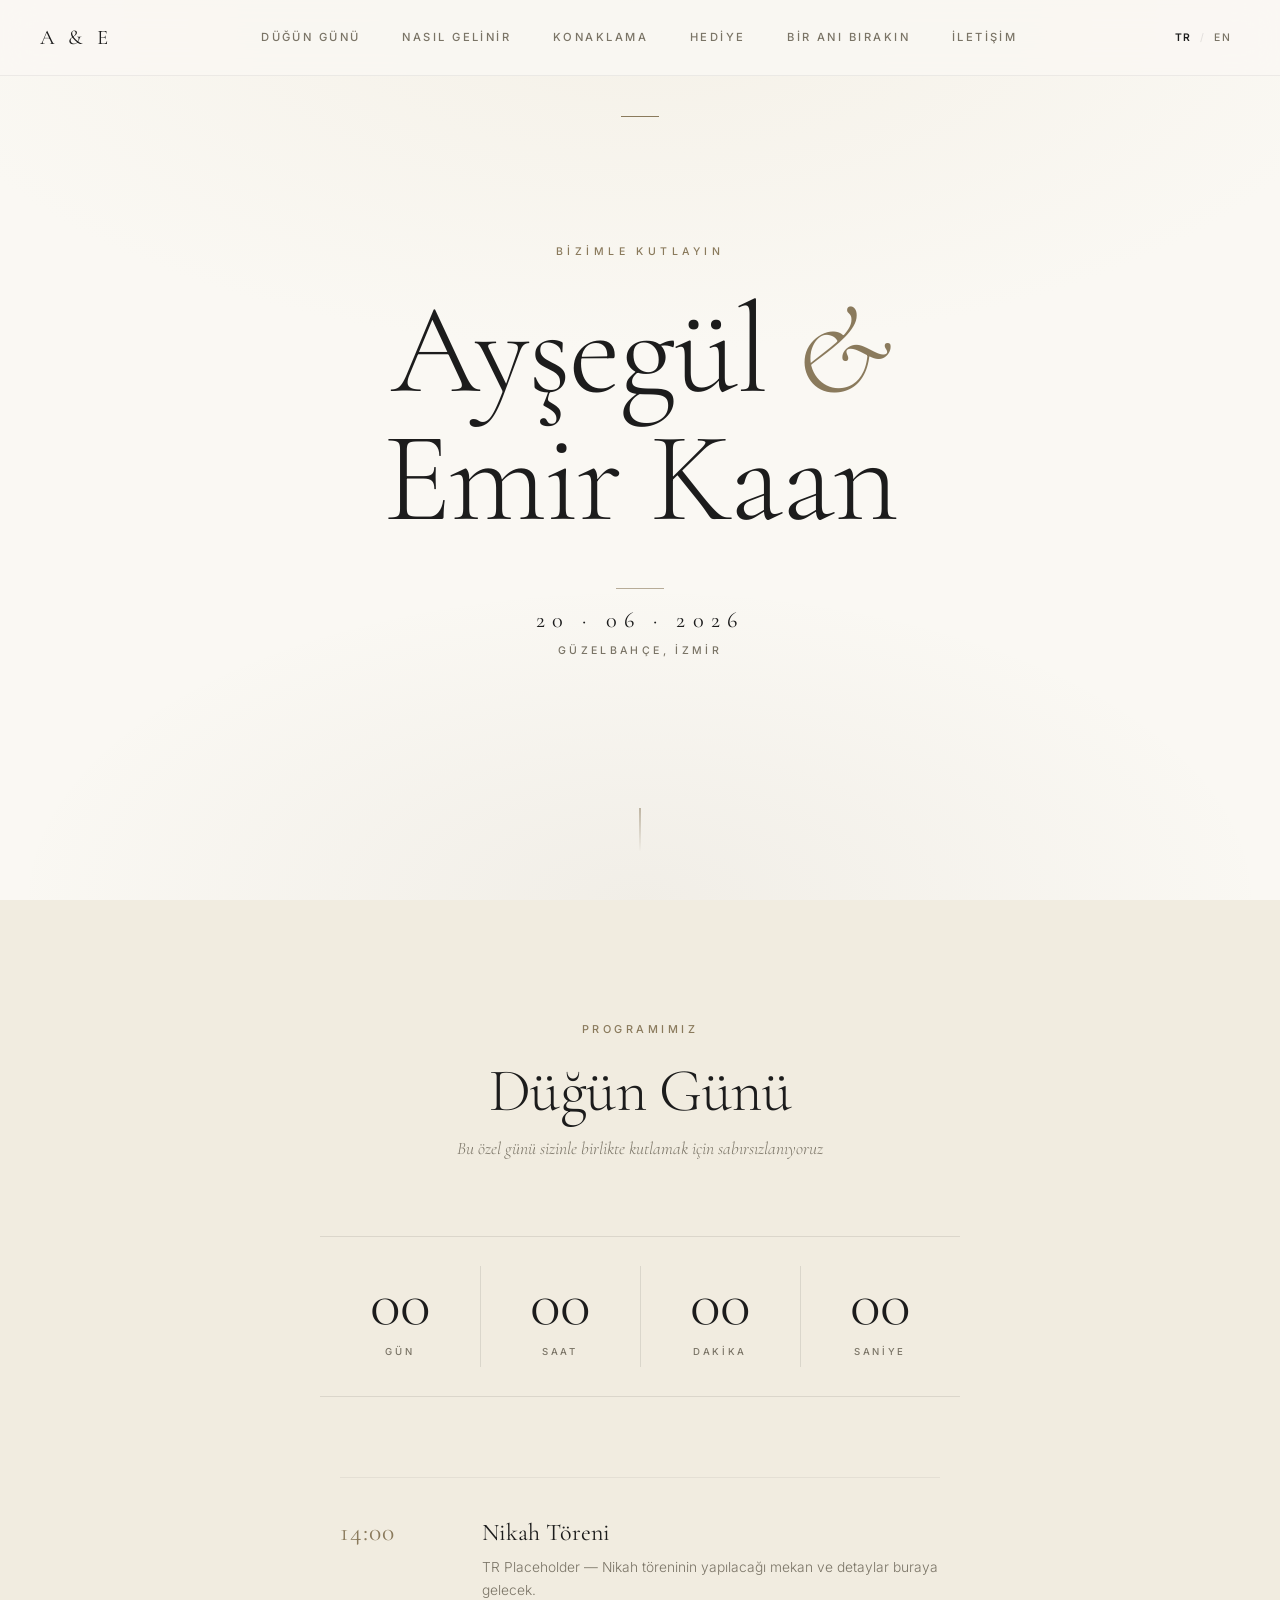
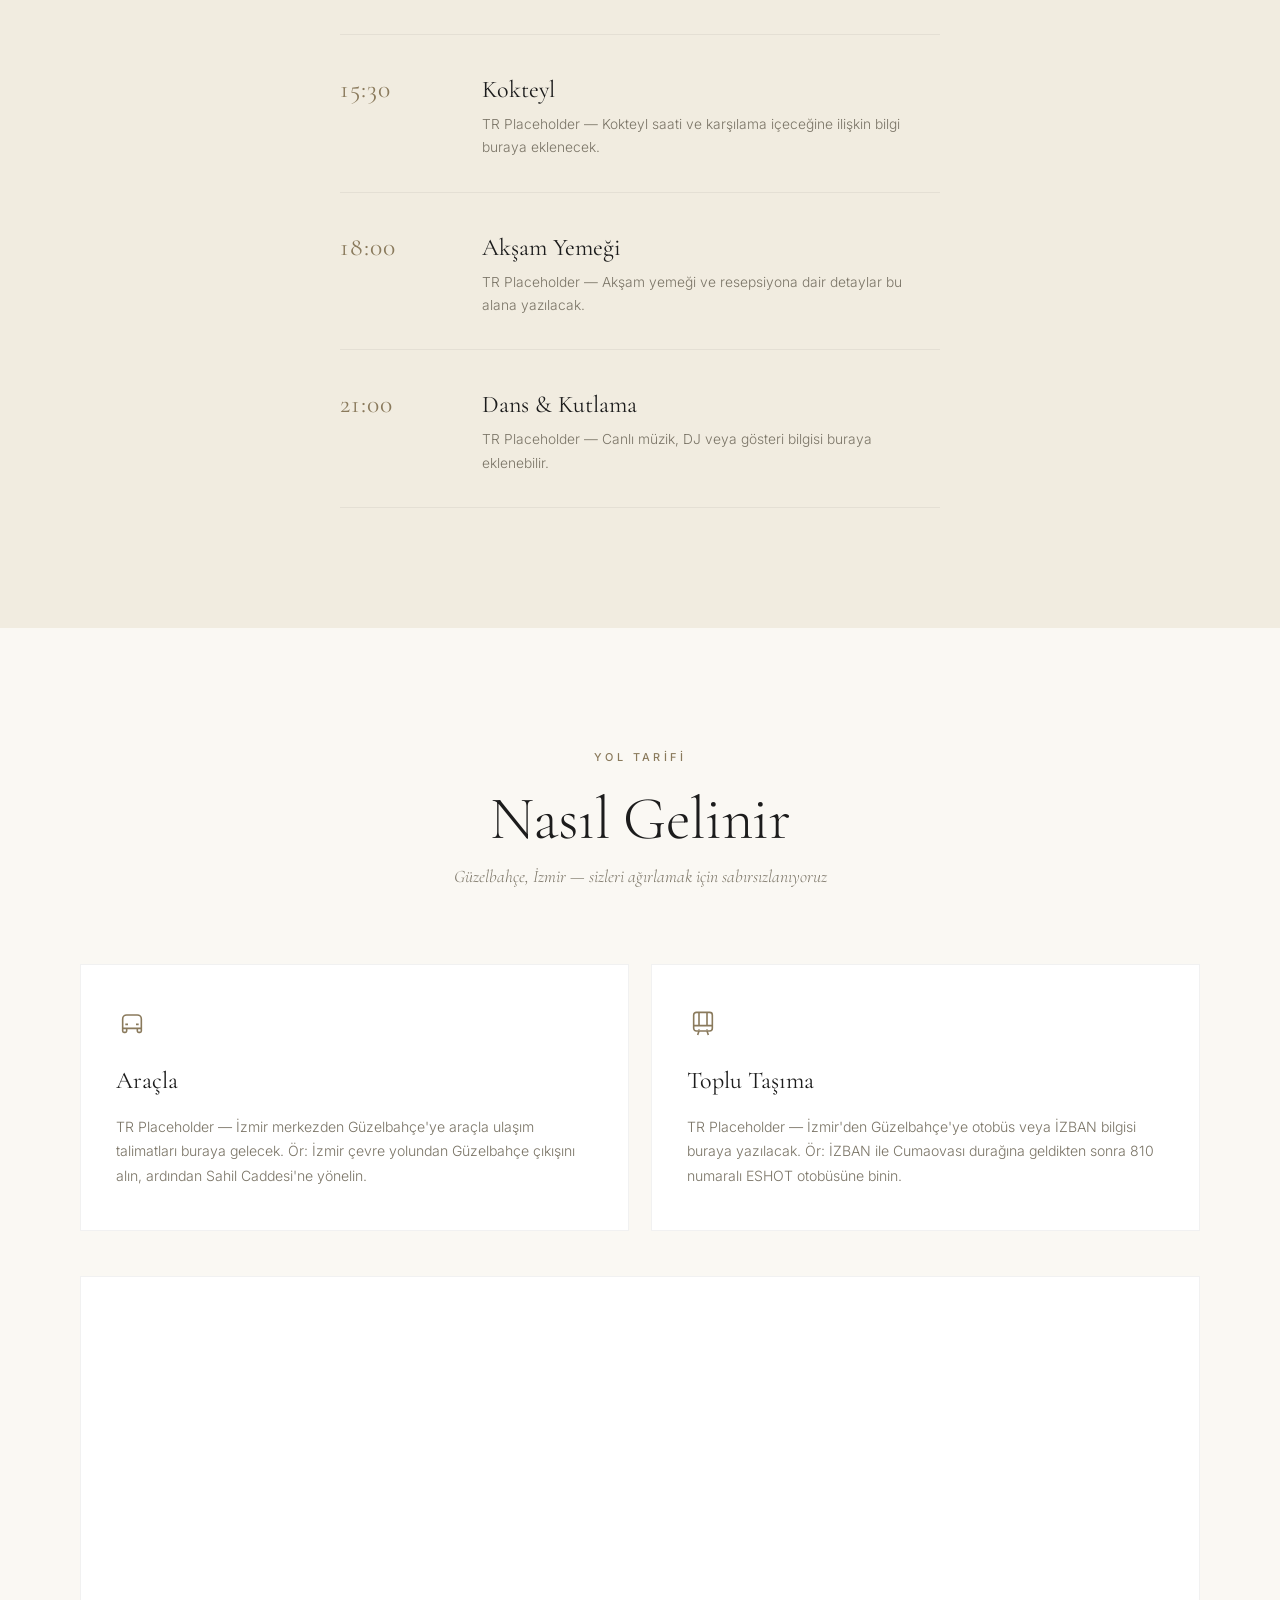
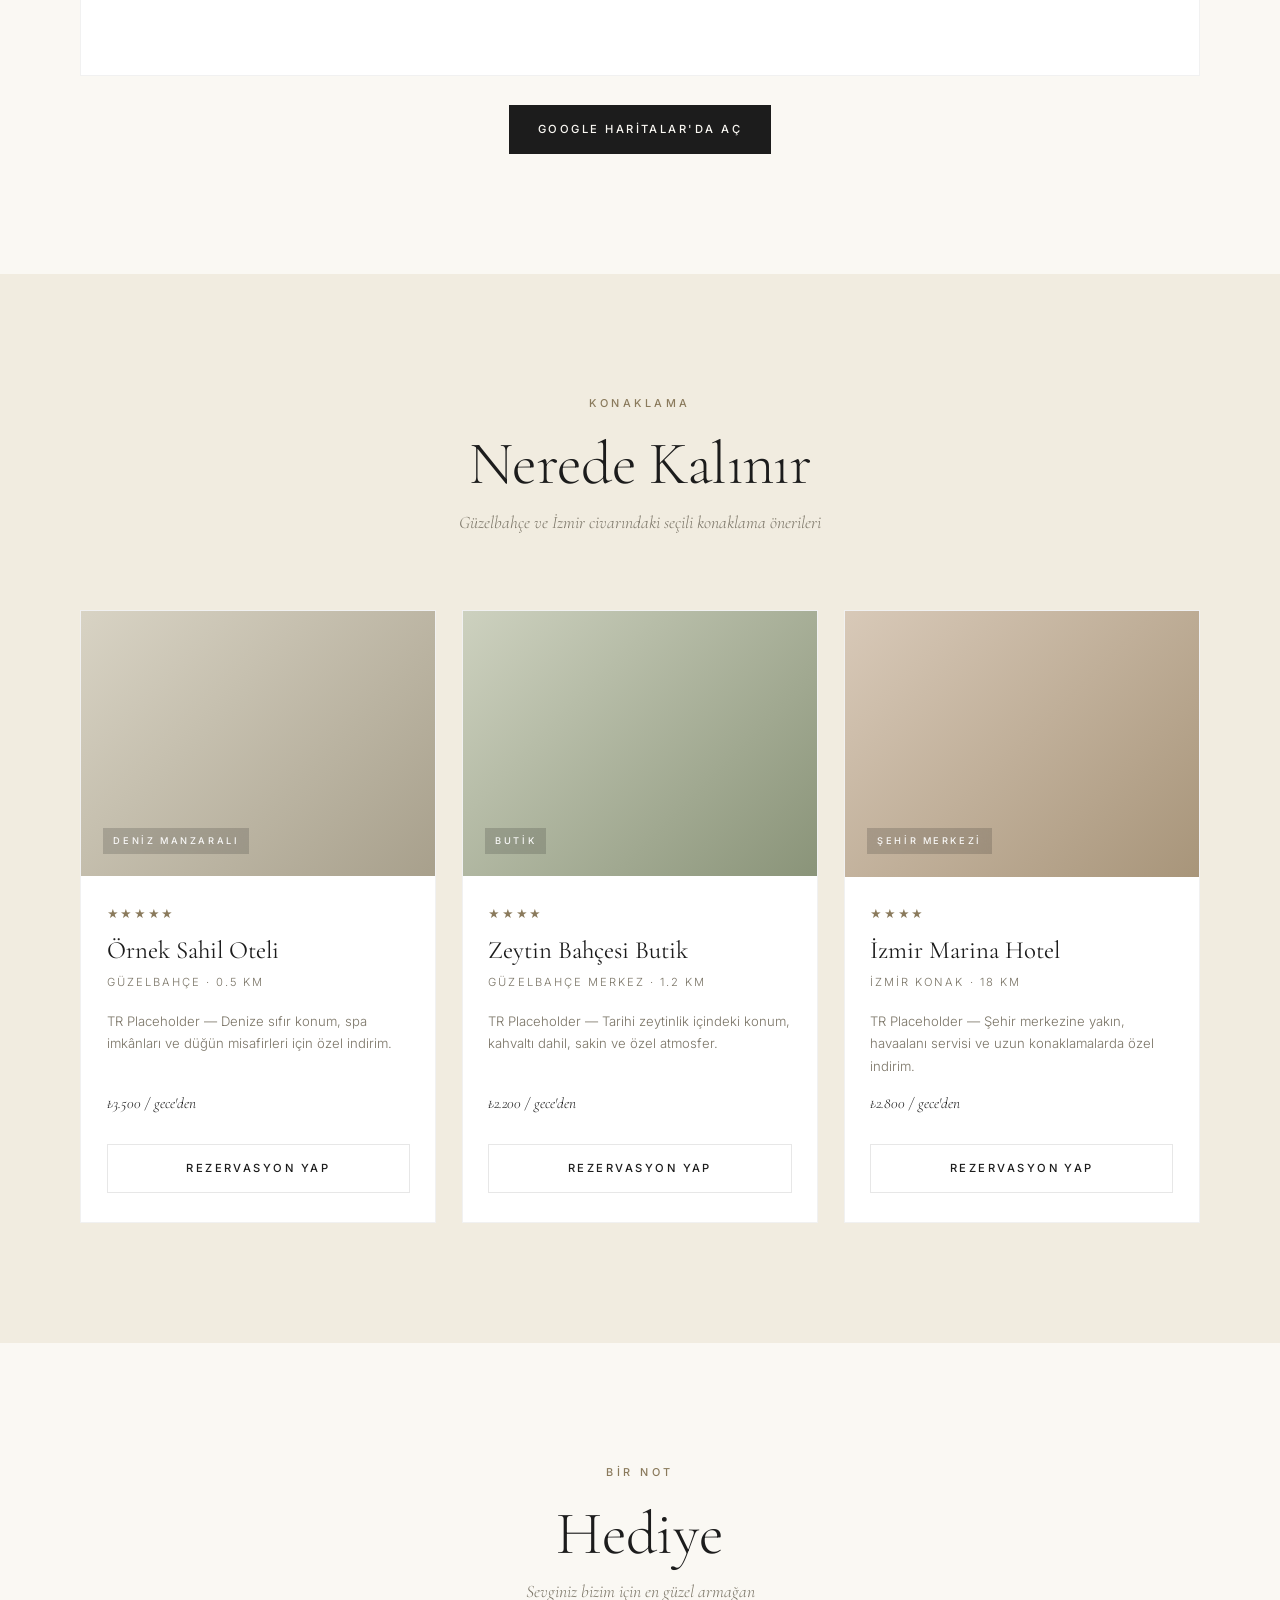
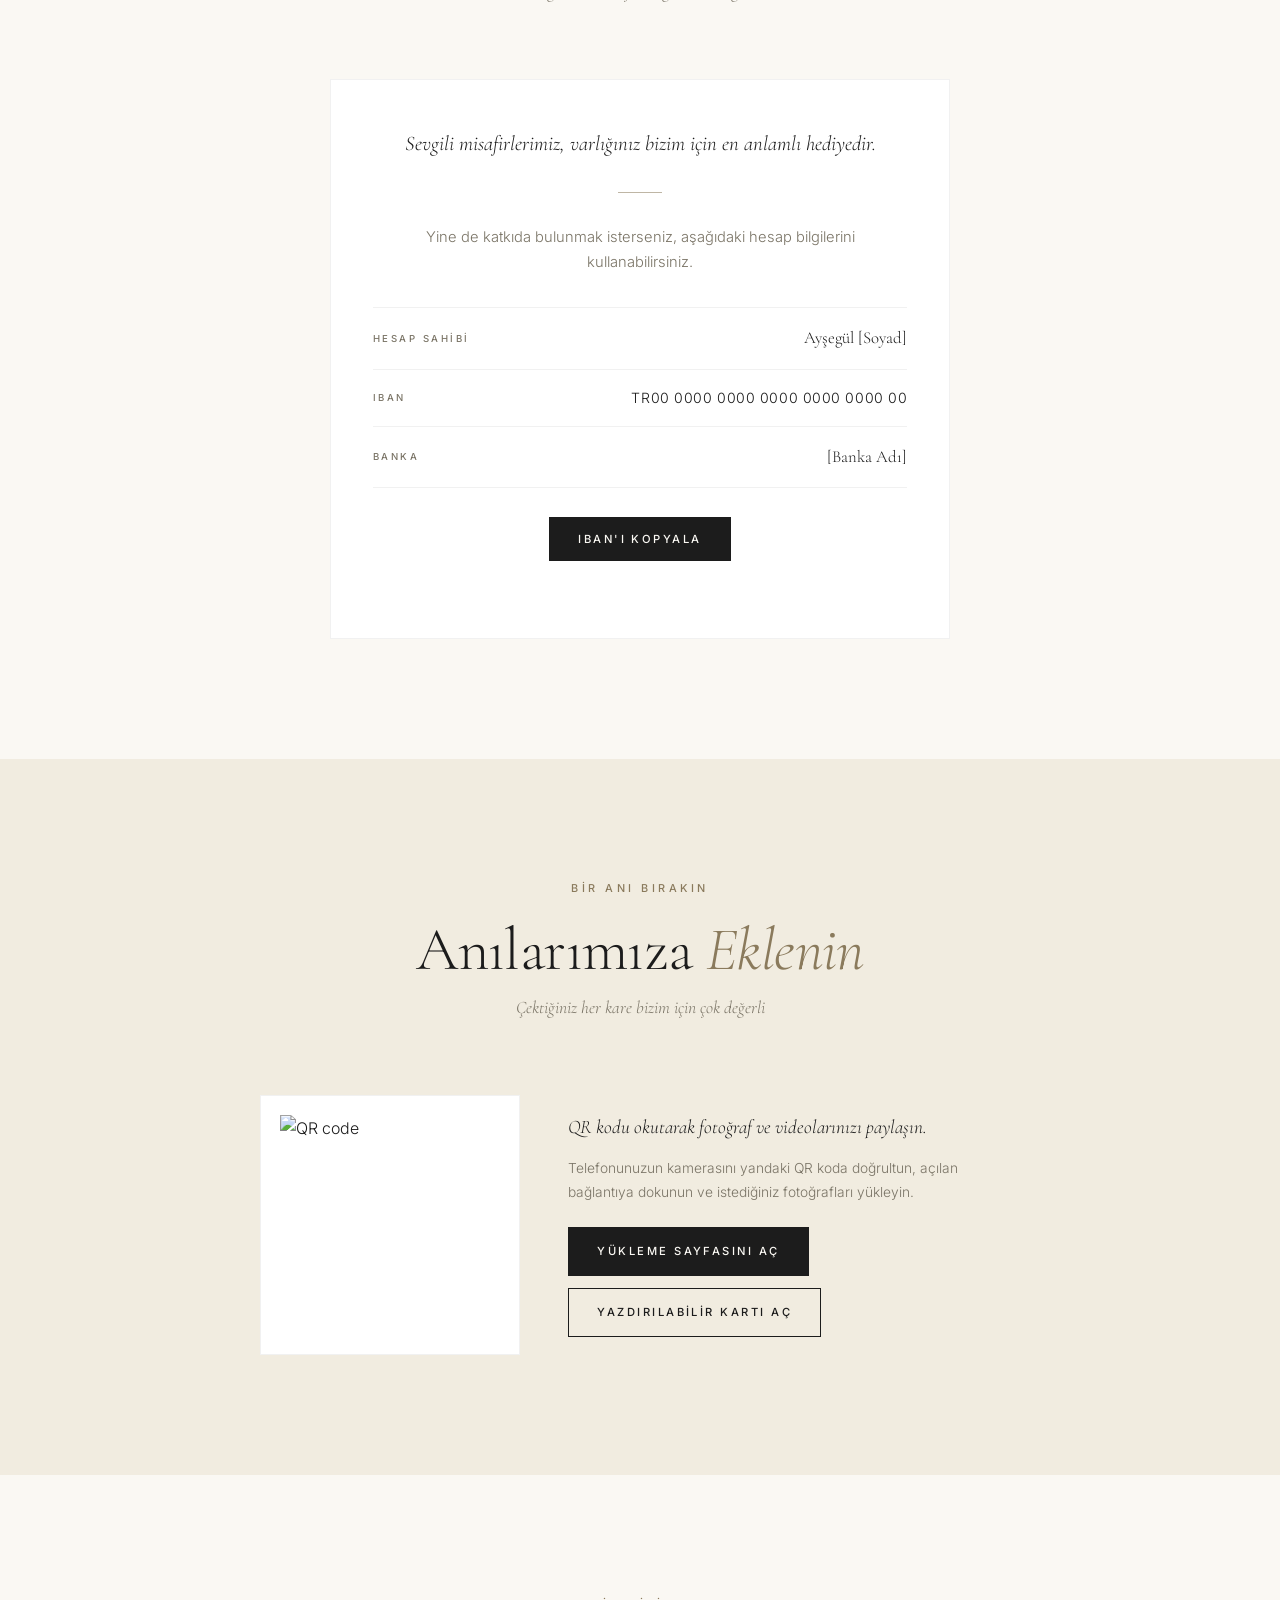
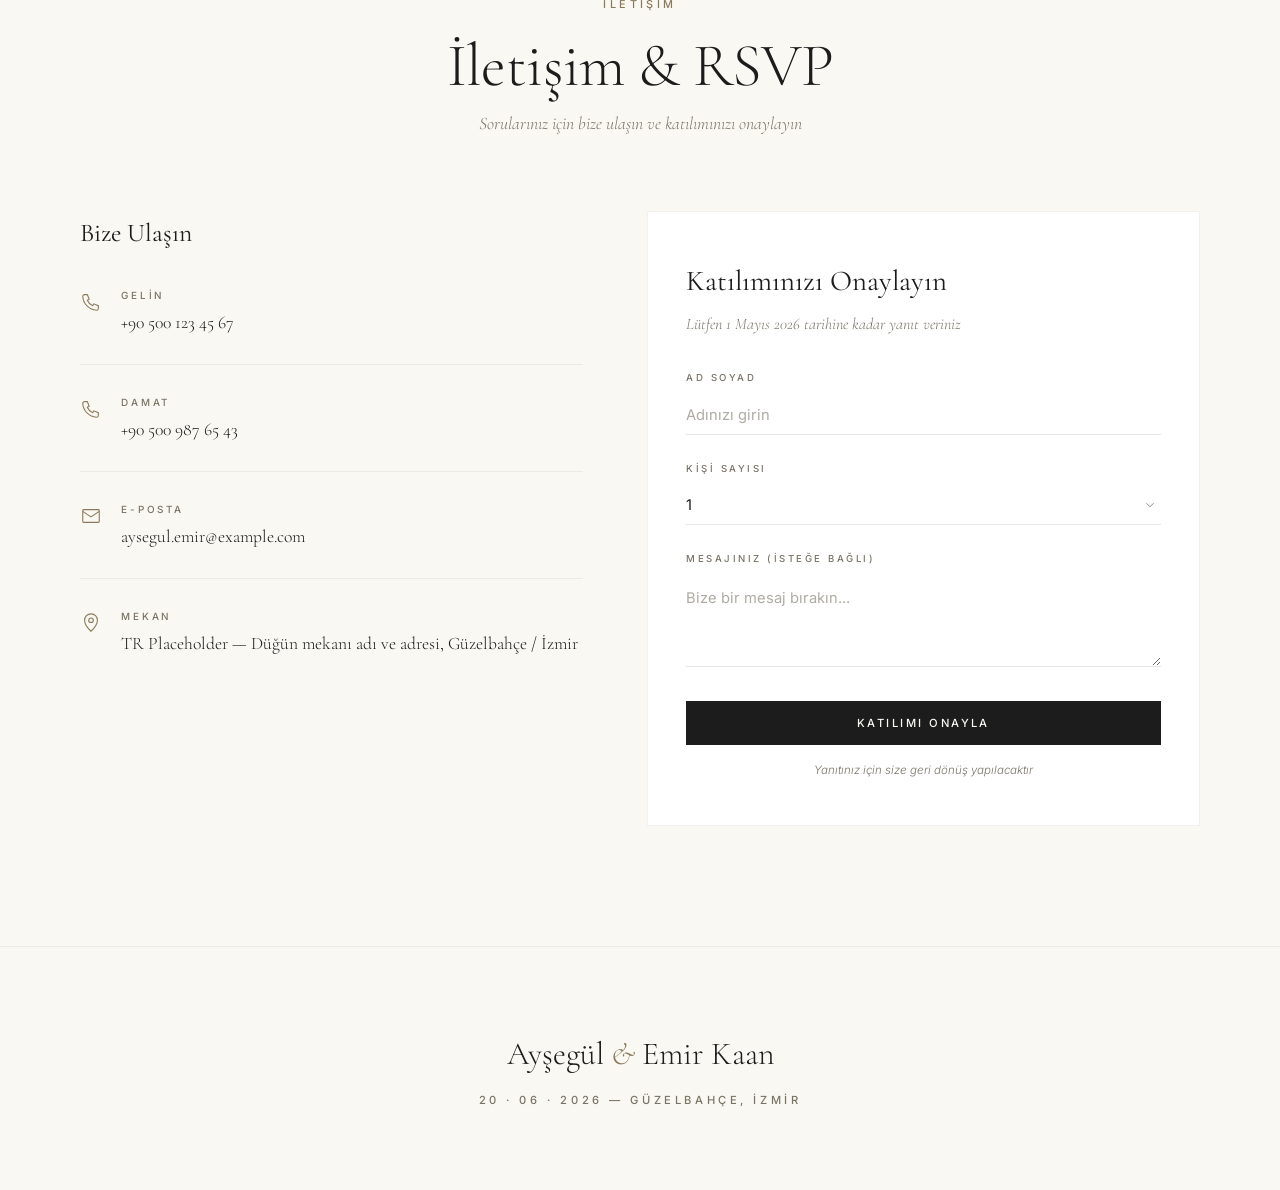
==== index.html @ 537b9fc6 "Integrate Leave a Memory QR section into the main page Adds a #memory section between Gift and Conta" ====
<!DOCTYPE html>
<html lang="tr">
<head>
  <meta charset="UTF-8" />
  <meta name="viewport" content="width=device-width, initial-scale=1.0" />
  <title>Ayşegül & Emir Kaan — 20.06.2026</title>
  <link rel="preconnect" href="https://fonts.googleapis.com" />
  <link rel="preconnect" href="https://fonts.gstatic.com" crossorigin />
  <link href="https://fonts.googleapis.com/css2?family=Cormorant+Garamond:ital,wght@0,300;0,400;0,500;1,300;1,400&family=Inter:wght@300;400;500;600&display=swap" rel="stylesheet" />

  <style>
    :root {
      --bg:          #faf8f3;
      --bg-alt:      #f1ece0;
      --card-bg:     #ffffff;
      --text:        #1c1c1c;
      --text-muted:  #7a7466;
      --accent:      #8a7a5c;
      --accent-dark: #6a5d44;
      --border:      rgba(28, 28, 28, 0.10);
      --border-soft: rgba(28, 28, 28, 0.06);
      --header-h:    76px;
      --ease:        0.4s cubic-bezier(0.22, 1, 0.36, 1);
    }

    *, *::before, *::after { box-sizing: border-box; margin: 0; padding: 0; }
    html { scroll-behavior: smooth; font-size: 16px; }
    body {
      background: var(--bg);
      color: var(--text);
      font-family: 'Inter', sans-serif;
      font-weight: 300;
      line-height: 1.7;
      -webkit-font-smoothing: antialiased;
      overflow-x: hidden;
    }
    a { color: inherit; text-decoration: none; }
    ul { list-style: none; }
    section { scroll-margin-top: var(--header-h); }
    img, svg { display: block; max-width: 100%; }

    .serif { font-family: 'Cormorant Garamond', serif; font-weight: 400; }
    .italic { font-style: italic; }

    .eyebrow {
      font-size: 0.68rem;
      text-transform: uppercase;
      letter-spacing: 0.32em;
      color: var(--text-muted);
      font-weight: 500;
    }

    .section-label {
      font-size: 0.68rem;
      text-transform: uppercase;
      letter-spacing: 0.32em;
      color: var(--accent);
      font-weight: 500;
      text-align: center;
      display: block;
      margin-bottom: 1.2rem;
    }

    .section-heading {
      font-family: 'Cormorant Garamond', serif;
      font-weight: 300;
      font-size: clamp(2.5rem, 5.5vw, 3.8rem);
      color: var(--text);
      text-align: center;
      line-height: 1.1;
      letter-spacing: -0.01em;
      margin-bottom: 0.6rem;
    }
    .section-heading em {
      font-style: italic;
      color: var(--accent);
      font-weight: 300;
    }

    .section-sub {
      text-align: center;
      font-size: 0.95rem;
      color: var(--text-muted);
      max-width: 540px;
      margin: 0 auto 4.5rem;
      line-height: 1.7;
      font-style: italic;
      font-family: 'Cormorant Garamond', serif;
      font-size: 1.1rem;
    }

    .rule {
      width: 1px;
      height: 56px;
      background: var(--border);
      margin: 0 auto 2.4rem;
    }

    section { padding: 120px 0; position: relative; }
    .container { width: min(1120px, 90vw); margin: 0 auto; }
    .alt-bg { background: var(--bg-alt); }

    .reveal {
      opacity: 0;
      transform: translateY(28px);
      transition: opacity 0.9s var(--ease), transform 0.9s var(--ease);
    }
    .reveal.visible { opacity: 1; transform: translateY(0); }
    .reveal-d1 { transition-delay: 0.08s; }
    .reveal-d2 { transition-delay: 0.18s; }
    .reveal-d3 { transition-delay: 0.28s; }
    .reveal-d4 { transition-delay: 0.38s; }

    /* ============================================================
       HEADER
       ============================================================ */
    .site-header {
      position: fixed;
      inset-block-start: 0;
      inset-inline: 0;
      height: var(--header-h);
      z-index: 1000;
      background: rgba(250, 248, 243, 0.88);
      backdrop-filter: blur(16px);
      -webkit-backdrop-filter: blur(16px);
      border-bottom: 1px solid var(--border-soft);
      transition: background var(--ease);
    }
    .header-inner {
      width: min(1200px, 94vw);
      margin: 0 auto;
      height: 100%;
      display: flex;
      align-items: center;
      justify-content: space-between;
      gap: 1.5rem;
    }
    .header-logo {
      font-family: 'Cormorant Garamond', serif;
      font-size: 1.3rem;
      font-weight: 400;
      letter-spacing: 0.2em;
      color: var(--text);
      flex-shrink: 0;
    }

    .site-nav { display: flex; align-items: center; gap: 2.6rem; }
    .site-nav a {
      font-size: 0.7rem;
      font-weight: 500;
      text-transform: uppercase;
      letter-spacing: 0.22em;
      color: var(--text-muted);
      transition: color var(--ease);
      position: relative;
    }
    .site-nav a::after {
      content: '';
      position: absolute;
      bottom: -6px; left: 0;
      width: 0; height: 1px;
      background: var(--accent);
      transition: width var(--ease);
    }
    .site-nav a:hover { color: var(--text); }
    .site-nav a:hover::after { width: 100%; }

    .header-right { display: flex; align-items: center; gap: 1.2rem; }

    .lang-toggle {
      display: flex;
      align-items: center;
      gap: 0;
      font-size: 0.65rem;
      font-weight: 500;
      letter-spacing: 0.18em;
      color: var(--text-muted);
    }
    .lang-btn {
      padding: 4px 8px;
      cursor: pointer;
      border: none;
      background: transparent;
      color: var(--text-muted);
      font-family: inherit;
      font-size: inherit;
      font-weight: inherit;
      letter-spacing: inherit;
      text-transform: uppercase;
      transition: color var(--ease);
    }
    .lang-btn.active { color: var(--text); font-weight: 600; }
    .lang-btn:hover { color: var(--text); }
    .lang-sep { color: var(--border); user-select: none; }

    .hamburger {
      display: none;
      flex-direction: column;
      gap: 5px;
      cursor: pointer;
      padding: 6px 4px;
      background: none;
      border: none;
    }
    .hamburger span {
      display: block;
      width: 22px;
      height: 1px;
      background: var(--text);
      transition: transform 0.3s ease, opacity 0.3s ease;
    }
    .hamburger.open span:nth-child(1) { transform: translateY(6px) rotate(45deg); }
    .hamburger.open span:nth-child(2) { opacity: 0; }
    .hamburger.open span:nth-child(3) { transform: translateY(-6px) rotate(-45deg); }

    .mobile-nav {
      display: none;
      position: fixed;
      top: var(--header-h);
      left: 0; right: 0;
      background: rgba(250, 248, 243, 0.98);
      backdrop-filter: blur(16px);
      padding: 2.5rem 2rem 3rem;
      z-index: 999;
      flex-direction: column;
      align-items: center;
      gap: 1.8rem;
      border-bottom: 1px solid var(--border-soft);
      transform: translateY(-8px);
      opacity: 0;
      transition: opacity 0.25s ease, transform 0.25s ease;
      pointer-events: none;
    }
    .mobile-nav.open {
      display: flex;
      opacity: 1;
      transform: translateY(0);
      pointer-events: all;
    }
    .mobile-nav a {
      font-size: 0.78rem;
      font-weight: 500;
      text-transform: uppercase;
      letter-spacing: 0.24em;
      color: var(--text-muted);
      transition: color var(--ease);
    }
    .mobile-nav a:hover { color: var(--text); }

    /* ============================================================
       HERO
       ============================================================ */
    #hero {
      position: relative;
      min-height: 100svh;
      display: flex;
      align-items: center;
      justify-content: center;
      text-align: center;
      overflow: hidden;
      padding: 0;
      scroll-margin-top: 0;
      background:
        radial-gradient(ellipse 70% 50% at 50% 100%, rgba(138, 122, 92, 0.08), transparent 70%),
        radial-gradient(ellipse 90% 60% at 50% 0%, rgba(241, 236, 224, 0.6), transparent 65%),
        var(--bg);
    }

    .hero-mark {
      position: absolute;
      top: calc(var(--header-h) + 40px);
      left: 50%;
      transform: translateX(-50%);
      width: 38px;
      height: 1px;
      background: var(--accent);
    }

    .hero-content {
      position: relative;
      z-index: 2;
      display: flex;
      flex-direction: column;
      align-items: center;
      gap: 1.6rem;
      padding: 0 1.5rem;
      animation: heroFadeIn 1.4s ease forwards;
    }
    @keyframes heroFadeIn {
      from { opacity: 0; transform: translateY(20px); }
      to   { opacity: 1; transform: translateY(0); }
    }

    .hero-eyebrow {
      text-transform: uppercase;
      letter-spacing: 0.42em;
      font-size: 0.66rem;
      color: var(--accent);
      font-weight: 500;
    }
    .hero-names {
      font-family: 'Cormorant Garamond', serif;
      font-size: clamp(3.6rem, 11vw, 8rem);
      font-weight: 300;
      line-height: 1.0;
      letter-spacing: -0.015em;
      color: var(--text);
    }
    .hero-amp {
      font-style: italic;
      color: var(--accent);
      font-weight: 300;
    }
    .hero-meta {
      display: flex;
      flex-direction: column;
      align-items: center;
      gap: 0.9rem;
      margin-top: 1.2rem;
    }
    .hero-meta::before {
      content: '';
      display: block;
      width: 48px;
      height: 1px;
      background: var(--accent);
      opacity: 0.6;
      margin-bottom: 0.4rem;
    }
    .hero-date {
      font-family: 'Cormorant Garamond', serif;
      font-size: clamp(1.1rem, 1.8vw, 1.4rem);
      letter-spacing: 0.32em;
      color: var(--text);
      font-weight: 400;
      line-height: 1;
    }
    .hero-location {
      font-size: 0.66rem;
      letter-spacing: 0.32em;
      color: var(--text-muted);
      text-transform: uppercase;
      font-weight: 500;
      line-height: 1;
    }

    .scroll-cue {
      position: absolute;
      bottom: 3rem;
      left: 50%;
      transform: translateX(-50%);
      z-index: 2;
      display: flex;
      flex-direction: column;
      align-items: center;
      gap: 10px;
      color: var(--text-muted);
      font-size: 0.6rem;
      text-transform: uppercase;
      letter-spacing: 0.28em;
    }
    .scroll-cue-line {
      width: 1px;
      height: 44px;
      background: linear-gradient(to bottom, var(--accent), transparent);
      animation: scrollPulse 2.4s ease-in-out infinite;
      transform-origin: top;
    }
    @keyframes scrollPulse {
      0%, 100% { transform: scaleY(0.4); opacity: 0.4; }
      50%       { transform: scaleY(1);   opacity: 1; }
    }

    /* ============================================================
       COUNTDOWN
       ============================================================ */
    .countdown-wrap {
      display: grid;
      grid-template-columns: repeat(4, 1fr);
      max-width: 640px;
      margin: 0 auto 5rem;
      border-top: 1px solid var(--border);
      border-bottom: 1px solid var(--border);
    }
    .cd-unit {
      display: flex;
      flex-direction: column;
      align-items: center;
      justify-content: center;
      gap: 0.5rem;
      padding: 2.2rem 0.8rem;
      position: relative;
    }
    .cd-unit + .cd-unit::before {
      content: '';
      position: absolute;
      left: 0;
      top: 18%;
      bottom: 18%;
      width: 1px;
      background: var(--border);
    }
    .cd-number {
      font-family: 'Cormorant Garamond', serif;
      font-weight: 300;
      font-size: clamp(2.8rem, 6vw, 4rem);
      color: var(--text);
      line-height: 1;
      letter-spacing: -0.02em;
    }
    .cd-label {
      font-size: 0.6rem;
      text-transform: uppercase;
      letter-spacing: 0.28em;
      color: var(--text-muted);
      font-weight: 500;
    }

    /* Timeline */
    .timeline-wrap {
      max-width: 600px;
      margin: 0 auto;
    }
    .tl-item {
      display: grid;
      grid-template-columns: 110px 1fr;
      gap: 2rem;
      padding: 2rem 0;
      border-top: 1px solid var(--border-soft);
      align-items: baseline;
    }
    .tl-item:last-child { border-bottom: 1px solid var(--border-soft); }
    .tl-time {
      font-family: 'Cormorant Garamond', serif;
      font-size: 1.6rem;
      font-weight: 400;
      color: var(--accent);
      letter-spacing: 0.04em;
    }
    .tl-title {
      font-family: 'Cormorant Garamond', serif;
      font-size: 1.5rem;
      color: var(--text);
      line-height: 1.2;
      margin-bottom: 0.5rem;
      font-weight: 400;
    }
    .tl-desc {
      font-size: 0.86rem;
      color: var(--text-muted);
      line-height: 1.7;
    }

    /* ============================================================
       GETTING THERE
       ============================================================ */
    .dir-grid {
      display: grid;
      grid-template-columns: 1fr 1fr;
      gap: 1.4rem;
      margin-bottom: 2.8rem;
    }
    .dir-card {
      background: var(--card-bg);
      border: 1px solid var(--border-soft);
      padding: 2.6rem 2.2rem;
      transition: border-color var(--ease), transform var(--ease);
    }
    .dir-card:hover {
      border-color: var(--accent);
      transform: translateY(-3px);
    }
    .dir-icon {
      width: 32px;
      height: 32px;
      margin-bottom: 1.4rem;
      color: var(--accent);
    }
    .dir-icon svg { width: 100%; height: 100%; stroke: currentColor; fill: none; stroke-width: 1.2; }
    .dir-title {
      font-family: 'Cormorant Garamond', serif;
      font-size: 1.5rem;
      color: var(--text);
      margin-bottom: 0.8rem;
      font-weight: 400;
    }
    .dir-text {
      font-size: 0.88rem;
      color: var(--text-muted);
      line-height: 1.75;
    }

    .map-embed {
      width: 100%;
      height: 400px;
      border: 1px solid var(--border-soft);
      overflow: hidden;
      background: var(--card-bg);
    }
    .map-embed iframe {
      display: block;
      width: 100%;
      height: 100%;
      filter: grayscale(0.18) contrast(0.96);
    }
    .map-action {
      text-align: center;
      margin-top: 1.8rem;
    }

    /* ============================================================
       ACCOMMODATION
       ============================================================ */
    .hotel-grid {
      display: grid;
      grid-template-columns: repeat(3, 1fr);
      gap: 1.6rem;
    }
    .hotel-card {
      background: var(--card-bg);
      border: 1px solid var(--border-soft);
      display: flex;
      flex-direction: column;
      transition: border-color var(--ease), transform var(--ease), box-shadow var(--ease);
    }
    .hotel-card:hover {
      border-color: var(--accent);
      transform: translateY(-4px);
      box-shadow: 0 24px 50px -28px rgba(28, 28, 28, 0.18);
    }
    .hotel-thumb {
      width: 100%;
      aspect-ratio: 4 / 3;
      position: relative;
      overflow: hidden;
      display: flex;
      align-items: flex-end;
      padding: 1.4rem;
    }
    .hotel-thumb-1 { background: linear-gradient(135deg, #d8d3c4 0%, #a8a08c 100%); }
    .hotel-thumb-2 { background: linear-gradient(135deg, #cdd1bf 0%, #8a9479 100%); }
    .hotel-thumb-3 { background: linear-gradient(135deg, #d8c9b8 0%, #a8957a 100%); }
    .hotel-tag {
      font-size: 0.58rem;
      letter-spacing: 0.28em;
      text-transform: uppercase;
      color: rgba(255,255,255,0.92);
      font-weight: 500;
      background: rgba(28,28,28,0.18);
      padding: 5px 10px;
      backdrop-filter: blur(6px);
    }
    .hotel-body {
      padding: 1.8rem 1.6rem 1.8rem;
      display: flex;
      flex-direction: column;
      gap: 0.5rem;
      flex-grow: 1;
    }
    .hotel-stars {
      color: var(--accent);
      font-size: 0.7rem;
      letter-spacing: 0.15em;
      margin-bottom: 0.2rem;
    }
    .hotel-name {
      font-family: 'Cormorant Garamond', serif;
      font-size: 1.55rem;
      color: var(--text);
      line-height: 1.2;
      font-weight: 400;
    }
    .hotel-loc {
      font-size: 0.7rem;
      text-transform: uppercase;
      letter-spacing: 0.18em;
      color: var(--text-muted);
      margin-bottom: 0.6rem;
    }
    .hotel-desc {
      font-size: 0.82rem;
      color: var(--text-muted);
      line-height: 1.7;
      flex-grow: 1;
    }
    .hotel-price {
      font-family: 'Cormorant Garamond', serif;
      font-size: 0.95rem;
      color: var(--text);
      font-style: italic;
      margin-top: 0.4rem;
    }
    .hotel-card .btn { margin-top: 1.2rem; }

    /* ============================================================
       BUTTONS
       ============================================================ */
    .btn {
      display: inline-flex;
      align-items: center;
      justify-content: center;
      gap: 0.6rem;
      padding: 14px 28px;
      font-family: 'Inter', sans-serif;
      font-size: 0.7rem;
      font-weight: 500;
      text-transform: uppercase;
      letter-spacing: 0.22em;
      cursor: pointer;
      border: 1px solid var(--text);
      background: transparent;
      color: var(--text);
      transition: background var(--ease), color var(--ease), border-color var(--ease);
    }
    .btn:hover { background: var(--text); color: var(--bg); }

    .btn-filled {
      background: var(--text);
      color: var(--bg);
    }
    .btn-filled:hover {
      background: var(--accent);
      border-color: var(--accent);
      color: #fff;
    }

    .btn-outline { border-color: var(--border); color: var(--text); }
    .btn-outline:hover { background: var(--text); color: var(--bg); border-color: var(--text); }

    .btn-block { width: 100%; }
    .btn-lg { padding: 16px 36px; }

    /* ============================================================
       GIFT / IBAN
       ============================================================ */
    .gift-card {
      max-width: 620px;
      margin: 0 auto;
      background: var(--card-bg);
      border: 1px solid var(--border-soft);
      padding: 3rem 2.6rem;
      text-align: center;
    }
    .gift-presence {
      font-family: 'Cormorant Garamond', serif;
      font-size: 1.3rem;
      font-style: italic;
      color: var(--text);
      line-height: 1.55;
      margin-bottom: 2rem;
    }
    .gift-rule {
      width: 44px;
      height: 1px;
      background: var(--accent);
      opacity: 0.55;
      margin: 0 auto 2rem;
    }
    .gift-intro {
      font-size: 0.92rem;
      color: var(--text-muted);
      line-height: 1.7;
      margin-bottom: 2rem;
    }
    .iban-block {
      text-align: left;
      border-top: 1px solid var(--border-soft);
      margin-bottom: 1.8rem;
    }
    .iban-row {
      display: flex;
      justify-content: space-between;
      align-items: center;
      gap: 1.2rem;
      padding: 1rem 0;
      border-bottom: 1px solid var(--border-soft);
    }
    .iban-label {
      font-size: 0.6rem;
      text-transform: uppercase;
      letter-spacing: 0.26em;
      color: var(--text-muted);
      font-weight: 500;
      flex-shrink: 0;
    }
    .iban-value {
      font-family: 'Cormorant Garamond', serif;
      font-size: 1.05rem;
      color: var(--text);
      text-align: right;
    }
    .iban-code {
      font-family: 'Inter', 'SF Mono', 'Menlo', monospace;
      font-size: 0.88rem;
      letter-spacing: 0.04em;
      word-break: break-all;
    }
    .gift-copy-row {
      display: flex;
      flex-direction: column;
      align-items: center;
      gap: 0.6rem;
    }
    .iban-copied {
      font-size: 0.7rem;
      letter-spacing: 0.22em;
      text-transform: uppercase;
      color: var(--accent);
      font-weight: 500;
      opacity: 0;
      transition: opacity var(--ease);
    }
    .iban-copied.visible { opacity: 1; }
    @media (max-width: 540px) {
      .iban-row { flex-direction: column; align-items: flex-start; gap: 0.3rem; }
      .iban-value { text-align: left; }
      .gift-card { padding: 2.2rem 1.6rem; }
    }

    /* ============================================================
       MEMORY (QR upload)
       ============================================================ */
    .memory-block {
      display: grid;
      grid-template-columns: auto 1fr;
      gap: 3rem;
      align-items: center;
      max-width: 760px;
      margin: 0 auto;
    }
    .memory-qr-card {
      padding: 1.2rem;
      background: #ffffff;
      border: 1px solid var(--border-soft);
      display: flex;
      align-items: center;
      justify-content: center;
    }
    #memory-qr-img {
      width: 220px;
      height: 220px;
      display: block;
    }
    .memory-side {
      display: flex;
      flex-direction: column;
      gap: 1rem;
    }
    .memory-lead {
      font-family: 'Cormorant Garamond', serif;
      font-style: italic;
      font-size: 1.2rem;
      color: var(--text);
      line-height: 1.5;
    }
    .memory-help {
      font-size: 0.86rem;
      color: var(--text-muted);
      line-height: 1.7;
    }
    .memory-actions {
      display: flex;
      flex-wrap: wrap;
      gap: 0.8rem;
      margin-top: 0.4rem;
    }
    @media (max-width: 680px) {
      .memory-block {
        grid-template-columns: 1fr;
        gap: 2rem;
        text-align: center;
      }
      .memory-side { align-items: center; }
      .memory-actions { justify-content: center; }
    }

    /* ============================================================
       CONTACT / RSVP
       ============================================================ */
    .contact-grid {
      display: grid;
      grid-template-columns: 1fr 1.1fr;
      gap: 4rem;
      align-items: flex-start;
    }
    .contact-heading {
      font-family: 'Cormorant Garamond', serif;
      font-size: 1.6rem;
      color: var(--text);
      margin-bottom: 2rem;
      font-weight: 400;
    }
    .contact-list { display: flex; flex-direction: column; gap: 1.8rem; }
    .contact-entry {
      display: flex;
      gap: 1.2rem;
      align-items: flex-start;
      padding-bottom: 1.6rem;
      border-bottom: 1px solid var(--border-soft);
    }
    .contact-entry:last-child { border-bottom: none; }
    .contact-entry-icon {
      width: 22px; height: 22px;
      color: var(--accent);
      flex-shrink: 0;
      margin-top: 4px;
    }
    .contact-entry-icon svg { width: 100%; height: 100%; stroke: currentColor; fill: none; stroke-width: 1.2; }
    .contact-entry-label {
      font-size: 0.62rem;
      text-transform: uppercase;
      letter-spacing: 0.28em;
      color: var(--text-muted);
      margin-bottom: 0.3rem;
      font-weight: 500;
    }
    .contact-entry-val {
      font-family: 'Cormorant Garamond', serif;
      font-size: 1.1rem;
      color: var(--text);
    }
    .contact-entry-val a:hover { color: var(--accent); }

    .rsvp-card {
      background: var(--card-bg);
      border: 1px solid var(--border-soft);
      padding: 2.8rem 2.4rem;
    }
    .rsvp-card-title {
      font-family: 'Cormorant Garamond', serif;
      font-size: 1.8rem;
      color: var(--text);
      margin-bottom: 0.3rem;
      font-weight: 400;
    }
    .rsvp-card-sub {
      font-size: 0.82rem;
      color: var(--text-muted);
      margin-bottom: 2rem;
      font-style: italic;
      font-family: 'Cormorant Garamond', serif;
      font-size: 1rem;
    }
    .form-group { margin-bottom: 1.6rem; }
    .form-label {
      display: block;
      font-size: 0.6rem;
      text-transform: uppercase;
      letter-spacing: 0.26em;
      color: var(--text-muted);
      margin-bottom: 0.6rem;
      font-weight: 500;
    }
    .form-control {
      width: 100%;
      background: transparent;
      border: none;
      border-bottom: 1px solid var(--border);
      padding: 10px 0;
      font-family: 'Inter', sans-serif;
      font-size: 0.92rem;
      color: var(--text);
      transition: border-color var(--ease);
    }
    .form-control:focus {
      outline: none;
      border-bottom-color: var(--accent);
    }
    .form-control::placeholder { color: var(--text-muted); opacity: 0.6; }
    select.form-control {
      appearance: none;
      background-image: url("data:image/svg+xml;utf8,<svg xmlns='http://www.w3.org/2000/svg' viewBox='0 0 24 24' fill='none' stroke='%237a7466' stroke-width='1.5'><polyline points='6 9 12 15 18 9'/></svg>");
      background-repeat: no-repeat;
      background-position: right 4px center;
      background-size: 14px;
      padding-right: 28px;
      cursor: pointer;
    }
    textarea.form-control {
      min-height: 90px;
      resize: vertical;
      line-height: 1.6;
    }
    .form-note {
      font-size: 0.72rem;
      color: var(--text-muted);
      text-align: center;
      margin-top: 1rem;
      font-style: italic;
    }
    .form-success-msg {
      display: none;
      text-align: center;
      padding: 2.5rem 0.5rem;
    }
    .form-success-title {
      font-family: 'Cormorant Garamond', serif;
      font-size: 1.8rem;
      color: var(--accent);
      margin-bottom: 0.6rem;
      font-weight: 400;
    }
    .form-success-sub {
      font-size: 0.88rem;
      color: var(--text-muted);
      font-style: italic;
    }

    /* ============================================================
       FOOTER
       ============================================================ */
    .site-footer {
      padding: 80px 0;
      text-align: center;
      border-top: 1px solid var(--border-soft);
      background: var(--bg);
    }
    .footer-names {
      font-family: 'Cormorant Garamond', serif;
      font-size: 2rem;
      color: var(--text);
      margin-bottom: 0.6rem;
      font-weight: 300;
    }
    .footer-detail {
      font-size: 0.7rem;
      text-transform: uppercase;
      letter-spacing: 0.32em;
      color: var(--text-muted);
      font-weight: 500;
    }

    /* ============================================================
       RESPONSIVE
       ============================================================ */
    @media (max-width: 880px) {
      .hotel-grid { grid-template-columns: 1fr 1fr; }
      .contact-grid { grid-template-columns: 1fr; gap: 3rem; }
    }
    @media (max-width: 760px) {
      .site-nav { display: none; }
      .hamburger { display: flex; }

      section { padding: 90px 0; }

      .dir-grid { grid-template-columns: 1fr; }
      .hotel-grid { grid-template-columns: 1fr; }

      .countdown-wrap {
        grid-template-columns: repeat(2, 1fr);
      }
      .cd-unit { padding: 1.6rem 0.6rem; }
      .cd-unit:nth-child(3)::before,
      .cd-unit:nth-child(2)::before { display: block; }
      .cd-unit:nth-child(odd)::before { display: none; }

      .tl-item {
        grid-template-columns: 1fr;
        gap: 0.4rem;
        padding: 1.6rem 0;
      }

      .rsvp-card { padding: 2rem 1.4rem; }
      .section-heading { font-size: clamp(2.1rem, 8vw, 2.8rem); }

      .header-inner { width: 96vw; }
      .header-logo { font-size: 1.1rem; }
    }
  </style>
</head>

<body>

  <!-- ============================================================
       HEADER
       ============================================================ -->
  <header class="site-header">
    <div class="header-inner">

      <div class="header-logo">A &amp; E</div>

      <nav class="site-nav" role="navigation">
        <a href="#wedding-day"   data-i18n="nav_wedding_day"></a>
        <a href="#getting-there" data-i18n="nav_getting_there"></a>
        <a href="#accommodation" data-i18n="nav_accommodation"></a>
        <a href="#registry"      data-i18n="nav_registry"></a>
        <a href="#memory"        data-i18n="nav_memory"</a>
        <a href="#contact"       data-i18n="nav_contact"></a>
      </nav>

      <div class="header-right">
        <div class="lang-toggle" role="group" aria-label="Language">
          <button class="lang-btn active" id="btn-tr" onclick="setLang('tr')">TR</button>
          <span class="lang-sep">/</span>
          <button class="lang-btn"        id="btn-en" onclick="setLang('en')">EN</button>
        </div>
        <button class="hamburger" id="hamburger" aria-label="Toggle menu" onclick="toggleMenu()">
          <span></span><span></span><span></span>
        </button>
      </div>

    </div>
  </header>

  <nav class="mobile-nav" id="mobile-nav" role="navigation">
    <a href="#wedding-day"   data-i18n="nav_wedding_day"   onclick="closeMenu()"></a>
    <a href="#getting-there" data-i18n="nav_getting_there" onclick="closeMenu()"></a>
    <a href="#accommodation" data-i18n="nav_accommodation" onclick="closeMenu()"></a>
    <a href="#registry"      data-i18n="nav_registry"      onclick="closeMenu()"></a>
    <a href="memory.html"    data-i18n="nav_memory"        onclick="closeMenu()"></a>
    <a href="#contact"       data-i18n="nav_contact"       onclick="closeMenu()"></a>
  </nav>


  <!-- ============================================================
       HERO
       ============================================================ -->
  <section id="hero">
    <span class="hero-mark" aria-hidden="true"></span>
    <div class="hero-content">
      <p class="hero-eyebrow" data-i18n="hero_eyebrow"></p>
      <h1 class="hero-names">
        Ayşegül <span class="hero-amp">&amp;</span><br>Emir Kaan
      </h1>
      <div class="hero-meta">
        <span class="hero-date">20 · 06 · 2026</span>
        <span class="hero-location">Güzelbahçe, İzmir</span>
      </div>
    </div>
    <div class="scroll-cue" aria-hidden="true">
      <div class="scroll-cue-line"></div>
    </div>
  </section>


  <!-- ============================================================
       WEDDING DAY
       ============================================================ -->
  <section id="wedding-day" class="alt-bg">
    <div class="container">

      <span class="section-label reveal" data-i18n="wd_label"></span>
      <h2 class="section-heading reveal reveal-d1" data-i18n="wd_title"></h2>
      <p class="section-sub reveal reveal-d1" data-i18n="wd_sub"></p>

      <!-- Countdown -->
      <div class="countdown-wrap reveal reveal-d2" id="countdown-wrap">
        <div class="cd-unit">
          <span class="cd-number" id="cd-days">--</span>
          <span class="cd-label" data-i18n="cd_days"></span>
        </div>
        <div class="cd-unit">
          <span class="cd-number" id="cd-hours">--</span>
          <span class="cd-label" data-i18n="cd_hours"></span>
        </div>
        <div class="cd-unit">
          <span class="cd-number" id="cd-minutes">--</span>
          <span class="cd-label" data-i18n="cd_minutes"></span>
        </div>
        <div class="cd-unit">
          <span class="cd-number" id="cd-seconds">--</span>
          <span class="cd-label" data-i18n="cd_seconds"></span>
        </div>
      </div>

      <!-- Timeline -->
      <div class="timeline-wrap reveal reveal-d3">
        <div class="tl-item">
          <div class="tl-time"  data-i18n="tl_ceremony_time"></div>
          <div>
            <div class="tl-title" data-i18n="tl_ceremony_title"></div>
            <div class="tl-desc"  data-i18n="tl_ceremony_desc"></div>
          </div>
        </div>
        <div class="tl-item">
          <div class="tl-time"  data-i18n="tl_cocktail_time"></div>
          <div>
            <div class="tl-title" data-i18n="tl_cocktail_title"></div>
            <div class="tl-desc"  data-i18n="tl_cocktail_desc"></div>
          </div>
        </div>
        <div class="tl-item">
          <div class="tl-time"  data-i18n="tl_dinner_time"></div>
          <div>
            <div class="tl-title" data-i18n="tl_dinner_title"></div>
            <div class="tl-desc"  data-i18n="tl_dinner_desc"></div>
          </div>
        </div>
        <div class="tl-item">
          <div class="tl-time"  data-i18n="tl_party_time"></div>
          <div>
            <div class="tl-title" data-i18n="tl_party_title"></div>
            <div class="tl-desc"  data-i18n="tl_party_desc"></div>
          </div>
        </div>
      </div>

    </div>
  </section>


  <!-- ============================================================
       GETTING THERE
       ============================================================ -->
  <section id="getting-there">
    <div class="container">

      <span class="section-label reveal" data-i18n="gt_label"></span>
      <h2 class="section-heading reveal reveal-d1" data-i18n="gt_title"></h2>
      <p class="section-sub reveal reveal-d1" data-i18n="gt_sub"></p>

      <div class="dir-grid">
        <div class="dir-card reveal reveal-d1">
          <div class="dir-icon">
            <svg viewBox="0 0 24 24"><path d="M5 16V9a3 3 0 0 1 3-3h8a3 3 0 0 1 3 3v7M5 16h14M5 16v2a1 1 0 0 0 1 1h1a1 1 0 0 0 1-1v-2M16 16v2a1 1 0 0 0 1 1h1a1 1 0 0 0 1-1v-2M7 13h2M15 13h2"/></svg>
          </div>
          <div class="dir-title" data-i18n="gt_car_title"></div>
          <div class="dir-text"  data-i18n="gt_car_text"></div>
        </div>
        <div class="dir-card reveal reveal-d2">
          <div class="dir-icon">
            <svg viewBox="0 0 24 24"><rect x="5" y="4" width="14" height="14" rx="2"/><path d="M5 14h14M9 4v10M15 4v10M8 21l1-3M16 21l-1-3"/><circle cx="9" cy="17" r="0.5" fill="currentColor" stroke="none"/><circle cx="15" cy="17" r="0.5" fill="currentColor" stroke="none"/></svg>
          </div>
          <div class="dir-title" data-i18n="gt_transit_title"></div>
          <div class="dir-text"  data-i18n="gt_transit_text"></div>
        </div>
      </div>

      <div class="map-embed reveal reveal-d3">
        <iframe
          src="https://www.google.com/maps?q=G%C3%BCzelbah%C3%A7e%2C%20%C4%B0zmir%2C%20Turkey&hl=tr&z=13&output=embed"
          width="100%" height="100%"
          style="border:0;"
          allowfullscreen=""
          loading="lazy"
          referrerpolicy="no-referrer-when-downgrade"
          title="Google Maps — Güzelbahçe, İzmir">
        </iframe>
      </div>

      <div class="map-action reveal reveal-d3">
        <a class="btn btn-filled"
           href="https://maps.app.goo.gl/hZJZBb7vHxMT7HbWA"
           target="_blank" rel="noopener"
           data-i18n="gt_map_btn"></a>
      </div>

    </div>
  </section>


  <!-- ============================================================
       ACCOMMODATION
       ============================================================ -->
  <section id="accommodation" class="alt-bg">
    <div class="container">

      <span class="section-label reveal" data-i18n="ac_label"></span>
      <h2 class="section-heading reveal reveal-d1" data-i18n="ac_title"></h2>
      <p class="section-sub reveal reveal-d1" data-i18n="ac_sub"></p>

      <div class="hotel-grid">

        <div class="hotel-card reveal reveal-d1">
          <div class="hotel-thumb hotel-thumb-1">
            <span class="hotel-tag" data-i18n="hotel1_tag"></span>
          </div>
          <div class="hotel-body">
            <div class="hotel-stars">★★★★★</div>
            <div class="hotel-name" data-i18n="hotel1_name"></div>
            <div class="hotel-loc"  data-i18n="hotel1_location"></div>
            <div class="hotel-desc" data-i18n="hotel1_desc"></div>
            <div class="hotel-price" data-i18n="hotel1_price"></div>
            <a href="#" class="btn btn-outline btn-block" data-i18n="hotel_book_btn"></a>
          </div>
        </div>

        <div class="hotel-card reveal reveal-d2">
          <div class="hotel-thumb hotel-thumb-2">
            <span class="hotel-tag" data-i18n="hotel2_tag"></span>
          </div>
          <div class="hotel-body">
            <div class="hotel-stars">★★★★</div>
            <div class="hotel-name" data-i18n="hotel2_name"></div>
            <div class="hotel-loc"  data-i18n="hotel2_location"></div>
            <div class="hotel-desc" data-i18n="hotel2_desc"></div>
            <div class="hotel-price" data-i18n="hotel2_price"></div>
            <a href="#" class="btn btn-outline btn-block" data-i18n="hotel_book_btn"></a>
          </div>
        </div>

        <div class="hotel-card reveal reveal-d3">
          <div class="hotel-thumb hotel-thumb-3">
            <span class="hotel-tag" data-i18n="hotel3_tag"></span>
          </div>
          <div class="hotel-body">
            <div class="hotel-stars">★★★★</div>
            <div class="hotel-name" data-i18n="hotel3_name"></div>
            <div class="hotel-loc"  data-i18n="hotel3_location"></div>
            <div class="hotel-desc" data-i18n="hotel3_desc"></div>
            <div class="hotel-price" data-i18n="hotel3_price"></div>
            <a href="#" class="btn btn-outline btn-block" data-i18n="hotel_book_btn"></a>
          </div>
        </div>

      </div>
    </div>
  </section>


  <!-- ============================================================
       REGISTRY
       ============================================================ -->
  <section id="registry">
    <div class="container">

      <span class="section-label reveal" data-i18n="reg_label"></span>
      <h2 class="section-heading reveal reveal-d1" data-i18n="reg_title"></h2>
      <p class="section-sub reveal reveal-d1" data-i18n="reg_sub"></p>

      <div class="gift-card reveal reveal-d2">
        <p class="gift-presence" data-i18n="reg_presence"></p>
        <div class="gift-rule"></div>
        <p class="gift-intro" data-i18n="reg_intro"></p>

        <div class="iban-block">
          <div class="iban-row">
            <span class="iban-label" data-i18n="reg_holder_label"></span>
            <span class="iban-value" id="account-holder">Ayşegül [Soyad]</span>
          </div>
          <div class="iban-row">
            <span class="iban-label">IBAN</span>
            <span class="iban-value iban-code" id="iban-code">TR00 0000 0000 0000 0000 0000 00</span>
          </div>
          <div class="iban-row">
            <span class="iban-label" data-i18n="reg_bank_label"></span>
            <span class="iban-value" id="bank-name">[Banka Adı]</span>
          </div>
        </div>

        <div class="gift-copy-row">
          <button class="btn btn-filled" onclick="copyIban()" data-i18n="reg_copy_btn"></button>
          <span class="iban-copied" id="iban-copied" data-i18n="reg_copied"></span>
        </div>
      </div>

    </div>
  </section>


  <!-- ============================================================
       MEMORY (QR upload)
       ============================================================ -->
  <section id="memory" class="alt-bg">
    <div class="container">

      <span class="section-label reveal" data-i18n="mem_label"></span>
      <h2 class="section-heading reveal reveal-d1" data-i18n="mem_title"></h2>
      <p class="section-sub reveal reveal-d1" data-i18n="mem_sub"></p>

      <div class="memory-block reveal reveal-d2">
        <div class="memory-qr-card">
          <img id="memory-qr-img" alt="QR code" />
        </div>
        <div class="memory-side">
          <p class="memory-lead" data-i18n="mem_lead"></p>
          <p class="memory-help" data-i18n="mem_help"></p>
          <div class="memory-actions">
            <a id="memory-open-link" class="btn btn-filled" href="#" target="_blank" rel="noopener" data-i18n="mem_open_btn"></a>
            <a class="btn" href="memory.html" data-i18n="mem_print_btn"></a>
          </div>
        </div>
      </div>

    </div>
  </section>


  <!-- ============================================================
       CONTACT / RSVP
       ============================================================ -->
  <section id="contact">
    <div class="container">

      <span class="section-label reveal" data-i18n="ct_label"></span>
      <h2 class="section-heading reveal reveal-d1" data-i18n="ct_title"></h2>
      <p class="section-sub reveal reveal-d1" data-i18n="ct_sub"></p>

      <div class="contact-grid">

        <div class="reveal reveal-d1">
          <div class="contact-heading" data-i18n="ct_info_heading"></div>
          <div class="contact-list">

            <div class="contact-entry">
              <div class="contact-entry-icon">
                <svg viewBox="0 0 24 24"><path d="M5 4h3l2 5-2 1a11 11 0 0 0 6 6l1-2 5 2v3a2 2 0 0 1-2 2A16 16 0 0 1 3 6a2 2 0 0 1 2-2z"/></svg>
              </div>
              <div>
                <div class="contact-entry-label" data-i18n="ct_bride_label"></div>
                <div class="contact-entry-val">
                  <a href="tel:+905001234567">+90 500 123 45 67</a>
                </div>
              </div>
            </div>

            <div class="contact-entry">
              <div class="contact-entry-icon">
                <svg viewBox="0 0 24 24"><path d="M5 4h3l2 5-2 1a11 11 0 0 0 6 6l1-2 5 2v3a2 2 0 0 1-2 2A16 16 0 0 1 3 6a2 2 0 0 1 2-2z"/></svg>
              </div>
              <div>
                <div class="contact-entry-label" data-i18n="ct_groom_label"></div>
                <div class="contact-entry-val">
                  <a href="tel:+905009876543">+90 500 987 65 43</a>
                </div>
              </div>
            </div>

            <div class="contact-entry">
              <div class="contact-entry-icon">
                <svg viewBox="0 0 24 24"><rect x="3" y="5" width="18" height="14" rx="1"/><path d="M3 7l9 6 9-6"/></svg>
              </div>
              <div>
                <div class="contact-entry-label" data-i18n="ct_email_label"></div>
                <div class="contact-entry-val">
                  <a href="mailto:aysegul.emir@example.com">aysegul.emir@example.com</a>
                </div>
              </div>
            </div>

            <div class="contact-entry">
              <div class="contact-entry-icon">
                <svg viewBox="0 0 24 24"><path d="M12 21s-7-6.5-7-12a7 7 0 0 1 14 0c0 5.5-7 12-7 12z"/><circle cx="12" cy="9" r="2.5"/></svg>
              </div>
              <div>
                <div class="contact-entry-label" data-i18n="ct_venue_label"></div>
                <div class="contact-entry-val" data-i18n="ct_venue_value"></div>
              </div>
            </div>

          </div>
        </div>

        <div class="rsvp-card reveal reveal-d2">
          <div class="rsvp-card-title" data-i18n="rsvp_title"></div>
          <div class="rsvp-card-sub"   data-i18n="rsvp_sub"></div>

          <form id="rsvp-form" onsubmit="handleRsvp(event)" novalidate>

            <div class="form-group">
              <label class="form-label" for="f-name" data-i18n="form_name_label"></label>
              <input
                type="text"
                id="f-name"
                class="form-control"
                data-i18n-placeholder="form_name_placeholder"
                required
              />
            </div>

            <div class="form-group">
              <label class="form-label" for="f-guests" data-i18n="form_guests_label"></label>
              <select id="f-guests" class="form-control">
                <option value="1">1</option>
                <option value="2">2</option>
                <option value="3">3</option>
                <option value="4">4+</option>
              </select>
            </div>

            <div class="form-group">
              <label class="form-label" for="f-msg" data-i18n="form_msg_label"></label>
              <textarea
                id="f-msg"
                class="form-control"
                data-i18n-placeholder="form_msg_placeholder"
              ></textarea>
            </div>

            <button type="submit" class="btn btn-filled btn-block" data-i18n="form_submit_btn"></button>
            <p class="form-note" data-i18n="form_note"></p>

          </form>

          <div class="form-success-msg" id="form-success">
            <div class="form-success-title" data-i18n="form_success_title"></div>
            <div class="form-success-sub"   data-i18n="form_success_sub"></div>
          </div>
        </div>

      </div>
    </div>
  </section>


  <!-- ============================================================
       FOOTER
       ============================================================ -->
  <footer class="site-footer">
    <div class="container">
      <div class="footer-names">Ayşegül <em class="italic" style="color:var(--accent)">&amp;</em> Emir Kaan</div>
      <p class="footer-detail">20 · 06 · 2026 — Güzelbahçe, İzmir</p>
    </div>
  </footer>


  <script>
    const i18n = {

      tr: {
        nav_wedding_day:   "Düğün Günü",
        nav_getting_there: "Nasıl Gelinir",
        nav_accommodation: "Konaklama",
        nav_registry:      "Hediye",
        nav_memory:        "Bir Anı Bırakın",
        nav_contact:       "İletişim",

        hero_eyebrow:  "Bizimle Kutlayın",

        wd_label: "Programımız",
        wd_title: "Düğün Günü",
        wd_sub:   "Bu özel günü sizinle birlikte kutlamak için sabırsızlanıyoruz",

        cd_days:    "Gün",
        cd_hours:   "Saat",
        cd_minutes: "Dakika",
        cd_seconds: "Saniye",

        tl_ceremony_time:  "14:00",
        tl_ceremony_title: "Nikah Töreni",
        tl_ceremony_desc:  "TR Placeholder — Nikah töreninin yapılacağı mekan ve detaylar buraya gelecek.",

        tl_cocktail_time:  "15:30",
        tl_cocktail_title: "Kokteyl",
        tl_cocktail_desc:  "TR Placeholder — Kokteyl saati ve karşılama içeceğine ilişkin bilgi buraya eklenecek.",

        tl_dinner_time:  "18:00",
        tl_dinner_title: "Akşam Yemeği",
        tl_dinner_desc:  "TR Placeholder — Akşam yemeği ve resepsiyona dair detaylar bu alana yazılacak.",

        tl_party_time:  "21:00",
        tl_party_title: "Dans & Kutlama",
        tl_party_desc:  "TR Placeholder — Canlı müzik, DJ veya gösteri bilgisi buraya eklenebilir.",

        gt_label: "Yol Tarifi",
        gt_title: "Nasıl Gelinir",
        gt_sub:   "Güzelbahçe, İzmir — sizleri ağırlamak için sabırsızlanıyoruz",

        gt_car_title: "Araçla",
        gt_car_text:  "TR Placeholder — İzmir merkezden Güzelbahçe'ye araçla ulaşım talimatları buraya gelecek. Ör: İzmir çevre yolundan Güzelbahçe çıkışını alın, ardından Sahil Caddesi'ne yönelin.",

        gt_transit_title: "Toplu Taşıma",
        gt_transit_text:  "TR Placeholder — İzmir'den Güzelbahçe'ye otobüs veya İZBAN bilgisi buraya yazılacak. Ör: İZBAN ile Cumaovası durağına geldikten sonra 810 numaralı ESHOT otobüsüne binin.",

        gt_map_btn: "Google Haritalar'da Aç",

        ac_label: "Konaklama",
        ac_title: "Nerede Kalınır",
        ac_sub:   "Güzelbahçe ve İzmir civarındaki seçili konaklama önerileri",

        hotel1_tag:      "Deniz Manzaralı",
        hotel1_name:     "Örnek Sahil Oteli",
        hotel1_location: "Güzelbahçe · 0.5 km",
        hotel1_desc:     "TR Placeholder — Denize sıfır konum, spa imkânları ve düğün misafirleri için özel indirim.",
        hotel1_price:    "₺3.500 / gece'den",

        hotel2_tag:      "Butik",
        hotel2_name:     "Zeytin Bahçesi Butik",
        hotel2_location: "Güzelbahçe merkez · 1.2 km",
        hotel2_desc:     "TR Placeholder — Tarihi zeytinlik içindeki konum, kahvaltı dahil, sakin ve özel atmosfer.",
        hotel2_price:    "₺2.200 / gece'den",

        hotel3_tag:      "Şehir Merkezi",
        hotel3_name:     "İzmir Marina Hotel",
        hotel3_location: "İzmir Konak · 18 km",
        hotel3_desc:     "TR Placeholder — Şehir merkezine yakın, havaalanı servisi ve uzun konaklamalarda özel indirim.",
        hotel3_price:    "₺2.800 / gece'den",

        hotel_book_btn: "Rezervasyon Yap",

        reg_label: "Bir Not",
        reg_title: "Hediye",
        reg_sub:   "Sevginiz bizim için en güzel armağan",

        reg_presence:    "Sevgili misafirlerimiz, varlığınız bizim için en anlamlı hediyedir.",
        reg_intro:       "Yine de katkıda bulunmak isterseniz, aşağıdaki hesap bilgilerini kullanabilirsiniz.",
        reg_holder_label:"Hesap Sahibi",
        reg_bank_label:  "Banka",
        reg_copy_btn:    "IBAN'ı Kopyala",
        reg_copied:      "Kopyalandı ✓",

        mem_label:       "Bir Anı Bırakın",
        mem_title:       "Anılarımıza <em>Eklenin</em>",
        mem_sub:         "Çektiğiniz her kare bizim için çok değerli",
        mem_lead:        "QR kodu okutarak fotoğraf ve videolarınızı paylaşın.",
        mem_help:        "Telefonunuzun kamerasını yandaki QR koda doğrultun, açılan bağlantıya dokunun ve istediğiniz fotoğrafları yükleyin.",
        mem_open_btn:    "Yükleme Sayfasını Aç",
        mem_print_btn:   "Yazdırılabilir Kartı Aç",

        ct_label: "İletişim",
        ct_title: "İletişim & RSVP",
        ct_sub:   "Sorularınız için bize ulaşın ve katılımınızı onaylayın",

        ct_info_heading: "Bize Ulaşın",
        ct_bride_label:  "Gelin",
        ct_groom_label:  "Damat",
        ct_email_label:  "E-posta",
        ct_venue_label:  "Mekan",
        ct_venue_value:  "TR Placeholder — Düğün mekanı adı ve adresi, Güzelbahçe / İzmir",

        rsvp_title: "Katılımınızı Onaylayın",
        rsvp_sub:   "Lütfen 1 Mayıs 2026 tarihine kadar yanıt veriniz",

        form_name_label:        "Ad Soyad",
        form_name_placeholder:  "Adınızı girin",
        form_guests_label:      "Kişi Sayısı",
        form_msg_label:         "Mesajınız (İsteğe Bağlı)",
        form_msg_placeholder:   "Bize bir mesaj bırakın...",
        form_submit_btn:        "Katılımı Onayla",
        form_note:              "Yanıtınız için size geri dönüş yapılacaktır",

        form_success_title: "Teşekkürler",
        form_success_sub:   "Kaydınız alındı. Sizi aramızda görmek için sabırsızlanıyoruz",
      },

      en: {
        nav_wedding_day:   "Wedding Day",
        nav_getting_there: "Getting There",
        nav_accommodation: "Accommodation",
        nav_registry:      "Gift",
        nav_memory:        "Leave a Memory",
        nav_contact:       "Contact",

        hero_eyebrow:  "Celebrate With Us",

        wd_label: "The Schedule",
        wd_title: "Wedding Day",
        wd_sub:   "We can't wait to share this special day with you",

        cd_days:    "Days",
        cd_hours:   "Hours",
        cd_minutes: "Minutes",
        cd_seconds: "Seconds",

        tl_ceremony_time:  "2:00 PM",
        tl_ceremony_title: "Wedding Ceremony",
        tl_ceremony_desc:  "EN Placeholder — Venue name and ceremony details will go here.",

        tl_cocktail_time:  "3:30 PM",
        tl_cocktail_title: "Cocktail Hour",
        tl_cocktail_desc:  "EN Placeholder — Details about the cocktail reception and welcome drinks will appear here.",

        tl_dinner_time:  "6:00 PM",
        tl_dinner_title: "Dinner & Reception",
        tl_dinner_desc:  "EN Placeholder — Information about the gala dinner and evening reception will be added here.",

        tl_party_time:  "9:00 PM",
        tl_party_title: "Dancing & Celebration",
        tl_party_desc:  "EN Placeholder — Live music, DJ, or entertainment details can be placed in this space.",

        gt_label: "Directions",
        gt_title: "Getting There",
        gt_sub:   "Güzelbahçe, İzmir — we look forward to welcoming you",

        gt_car_title: "By Car",
        gt_car_text:  "EN Placeholder — Driving directions from İzmir city centre to Güzelbahçe will appear here. E.g: Take the İzmir ring road and exit at Güzelbahçe, then follow Sahil Avenue.",

        gt_transit_title: "By Public Transit",
        gt_transit_text:  "EN Placeholder — Bus or İZBAN directions from İzmir to Güzelbahçe will be added here. E.g: Take the İZBAN train to Cumaovası station, then board ESHOT bus No. 810.",

        gt_map_btn: "Open in Google Maps",

        ac_label: "Where To Stay",
        ac_title: "Accommodation",
        ac_sub:   "A curated selection of hotels near Güzelbahçe & İzmir",

        hotel1_tag:      "Seaside",
        hotel1_name:     "Sample Seaside Hotel",
        hotel1_location: "Güzelbahçe · 0.5 km",
        hotel1_desc:     "EN Placeholder — Beachfront location, spa facilities, and a special discount for wedding guests.",
        hotel1_price:    "From €95 / night",

        hotel2_tag:      "Boutique",
        hotel2_name:     "Olive Grove Boutique",
        hotel2_location: "Güzelbahçe centre · 1.2 km",
        hotel2_desc:     "EN Placeholder — Charming setting among historic olive groves, breakfast included, peaceful atmosphere.",
        hotel2_price:    "From €65 / night",

        hotel3_tag:      "City Centre",
        hotel3_name:     "İzmir Marina Hotel",
        hotel3_location: "İzmir Konak · 18 km",
        hotel3_desc:     "EN Placeholder — Close to city centre, airport transfer available, special discount for extended stays.",
        hotel3_price:    "From €80 / night",

        hotel_book_btn: "Book Now",

        reg_label: "A Note",
        reg_title: "Gift",
        reg_sub:   "Your love is the greatest gift we could ask for",

        reg_presence:    "Dear guests, your presence at our wedding is the greatest gift of all.",
        reg_intro:       "If you would still like to contribute, you may use the bank details below.",
        reg_holder_label:"Account Holder",
        reg_bank_label:  "Bank",
        reg_copy_btn:    "Copy IBAN",
        reg_copied:      "Copied ✓",

        mem_label:       "Leave a Memory",
        mem_title:       "Add to our <em>Memories</em>",
        mem_sub:         "Every photo you take means the world to us",
        mem_lead:        "Scan the QR code to share your photos and videos with us.",
        mem_help:        "Point your phone's camera at the QR code, tap the link that appears, and upload the photos you'd like to share.",
        mem_open_btn:    "Open Upload Page",
        mem_print_btn:   "Open Printable Card",

        ct_label: "Reach Out",
        ct_title: "Contact & RSVP",
        ct_sub:   "Get in touch with any questions and confirm your attendance",

        ct_info_heading: "Get in Touch",
        ct_bride_label:  "Bride",
        ct_groom_label:  "Groom",
        ct_email_label:  "Email",
        ct_venue_label:  "Venue",
        ct_venue_value:  "EN Placeholder — Wedding venue full name and address, Güzelbahçe / İzmir",

        rsvp_title: "Confirm Your Attendance",
        rsvp_sub:   "Kindly respond by 1st May 2026",

        form_name_label:        "Full Name",
        form_name_placeholder:  "Enter your name",
        form_guests_label:      "Number of Guests",
        form_msg_label:         "Message (Optional)",
        form_msg_placeholder:   "Leave us a message...",
        form_submit_btn:        "Confirm Attendance",
        form_note:              "We will follow up with a confirmation email",

        form_success_title: "Thank You",
        form_success_sub:   "We received your reply and can't wait to celebrate with you",
      }
    };


    let currentLang = 'tr';

    function setLang(lang) {
      currentLang = lang;
      const dict = i18n[lang];

      document.querySelectorAll('[data-i18n]').forEach(el => {
        const key = el.getAttribute('data-i18n');
        if (dict[key] != null) el.innerHTML = dict[key];
      });

      document.querySelectorAll('[data-i18n-placeholder]').forEach(el => {
        const key = el.getAttribute('data-i18n-placeholder');
        if (dict[key] != null) el.setAttribute('placeholder', dict[key]);
      });

      document.documentElement.lang = lang;

      document.getElementById('btn-tr').classList.toggle('active', lang === 'tr');
      document.getElementById('btn-en').classList.toggle('active', lang === 'en');
    }


    function toggleMenu() {
      const nav = document.getElementById('mobile-nav');
      const ham = document.getElementById('hamburger');
      const isOpen = nav.classList.toggle('open');
      ham.classList.toggle('open', isOpen);
      document.body.style.overflow = isOpen ? 'hidden' : '';
    }

    function closeMenu() {
      document.getElementById('mobile-nav').classList.remove('open');
      document.getElementById('hamburger').classList.remove('open');
      document.body.style.overflow = '';
    }

    document.addEventListener('click', e => {
      const nav = document.getElementById('mobile-nav');
      const ham = document.getElementById('hamburger');
      if (nav.classList.contains('open') && !nav.contains(e.target) && !ham.contains(e.target)) {
        closeMenu();
      }
    });


    /* Countdown — target: June 20, 2026 at 14:00 Türkiye time */
    const WEDDING_DATE = new Date('2026-06-20T14:00:00+03:00').getTime();

    function pad(n, w) { return String(n).padStart(w, '0'); }

    function tickCountdown() {
      const diff = WEDDING_DATE - Date.now();

      if (diff <= 0) {
        ['cd-days','cd-hours','cd-minutes','cd-seconds'].forEach(id => {
          document.getElementById(id).textContent = '00';
        });
        return;
      }

      const days    = Math.floor(diff / 86_400_000);
      const hours   = Math.floor((diff % 86_400_000) / 3_600_000);
      const minutes = Math.floor((diff % 3_600_000)  /    60_000);
      const seconds = Math.floor((diff %    60_000)  /     1_000);

      document.getElementById('cd-days').textContent    = pad(days, 2);
      document.getElementById('cd-hours').textContent   = pad(hours, 2);
      document.getElementById('cd-minutes').textContent = pad(minutes, 2);
      document.getElementById('cd-seconds').textContent = pad(seconds, 2);
    }

    tickCountdown();
    setInterval(tickCountdown, 1000);


    const revealObs = new IntersectionObserver(
      entries => {
        entries.forEach(e => {
          if (e.isIntersecting) {
            e.target.classList.add('visible');
            revealObs.unobserve(e.target);
          }
        });
      },
      { threshold: 0.1, rootMargin: '0px 0px -40px 0px' }
    );
    document.querySelectorAll('.reveal').forEach(el => revealObs.observe(el));


    /* ============================================================
       MEMORY / QR
       ⚙️  Keep UPLOAD_URL in sync with the same constant in memory.html
       ============================================================ */
    const UPLOAD_URL = "https://drive.google.com/drive/folders/REPLACE-WITH-YOUR-FOLDER-ID";

    function qrImageUrl(data, size) {
      return "https://api.qrserver.com/v1/create-qr-code/"
        + "?size=" + size + "x" + size
        + "&margin=8"
        + "&ecc=M"
        + "&format=png"
        + "&data=" + encodeURIComponent(data);
    }

    document.getElementById('memory-qr-img').src = qrImageUrl(UPLOAD_URL, 440);
    document.getElementById('memory-open-link').href = UPLOAD_URL;


    function copyIban() {
      const code = document.getElementById('iban-code').textContent.trim();
      const note = document.getElementById('iban-copied');
      const fallback = () => {
        const ta = document.createElement('textarea');
        ta.value = code;
        ta.style.position = 'fixed';
        ta.style.opacity = '0';
        document.body.appendChild(ta);
        ta.select();
        try { document.execCommand('copy'); } catch (_) {}
        document.body.removeChild(ta);
      };
      const showCopied = () => {
        note.classList.add('visible');
        setTimeout(() => note.classList.remove('visible'), 2400);
      };
      if (navigator.clipboard && window.isSecureContext) {
        navigator.clipboard.writeText(code).then(showCopied, () => { fallback(); showCopied(); });
      } else {
        fallback();
        showCopied();
      }
    }


    function handleRsvp(e) {
      e.preventDefault();
      const form    = document.getElementById('rsvp-form');
      const success = document.getElementById('form-success');
      form.style.display    = 'none';
      success.style.display = 'block';
      /*
        ── Integration note ──────────────────────────────────────
        To wire this up to a real backend, replace this function
        body with a fetch() call, e.g. to Formspree, Netlify
        Forms, or your own API endpoint.
        ──────────────────────────────────────────────────────────
      */
    }


    setLang('tr');

  </script>
</body>
</html>
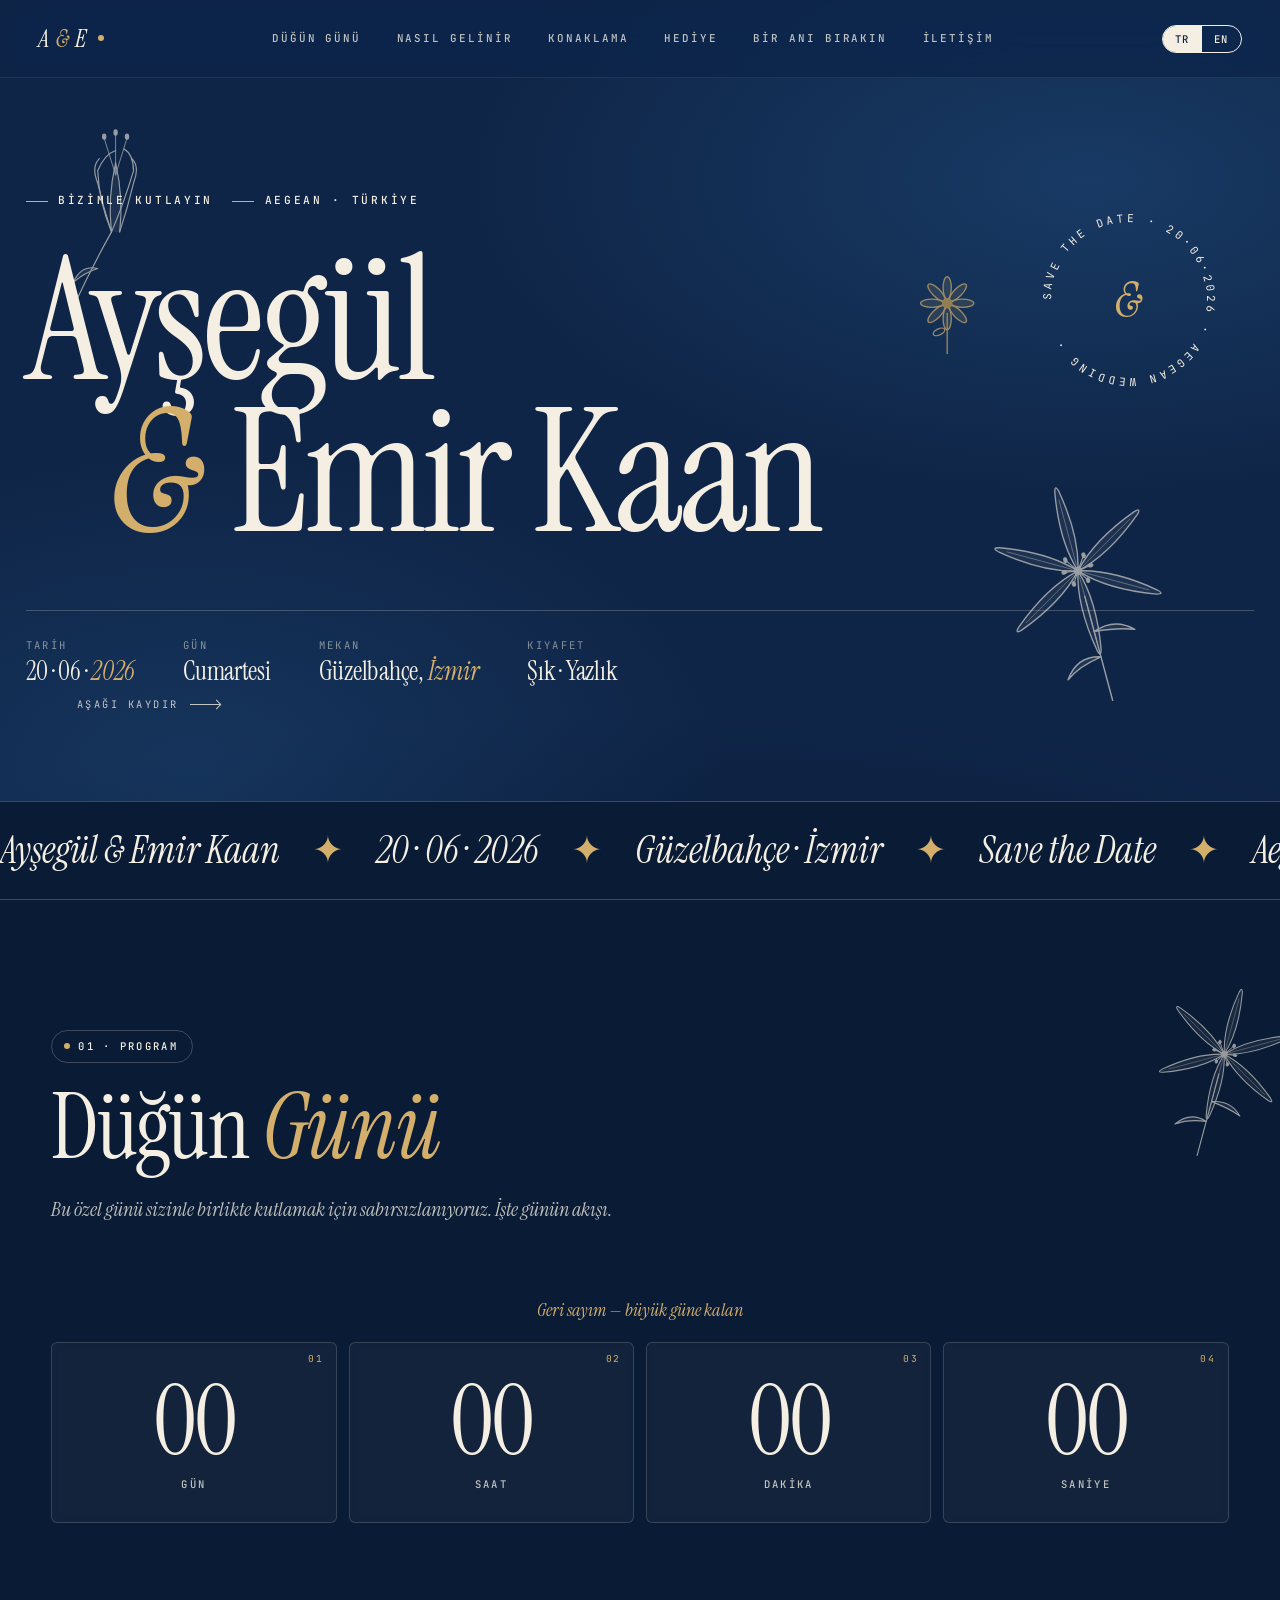
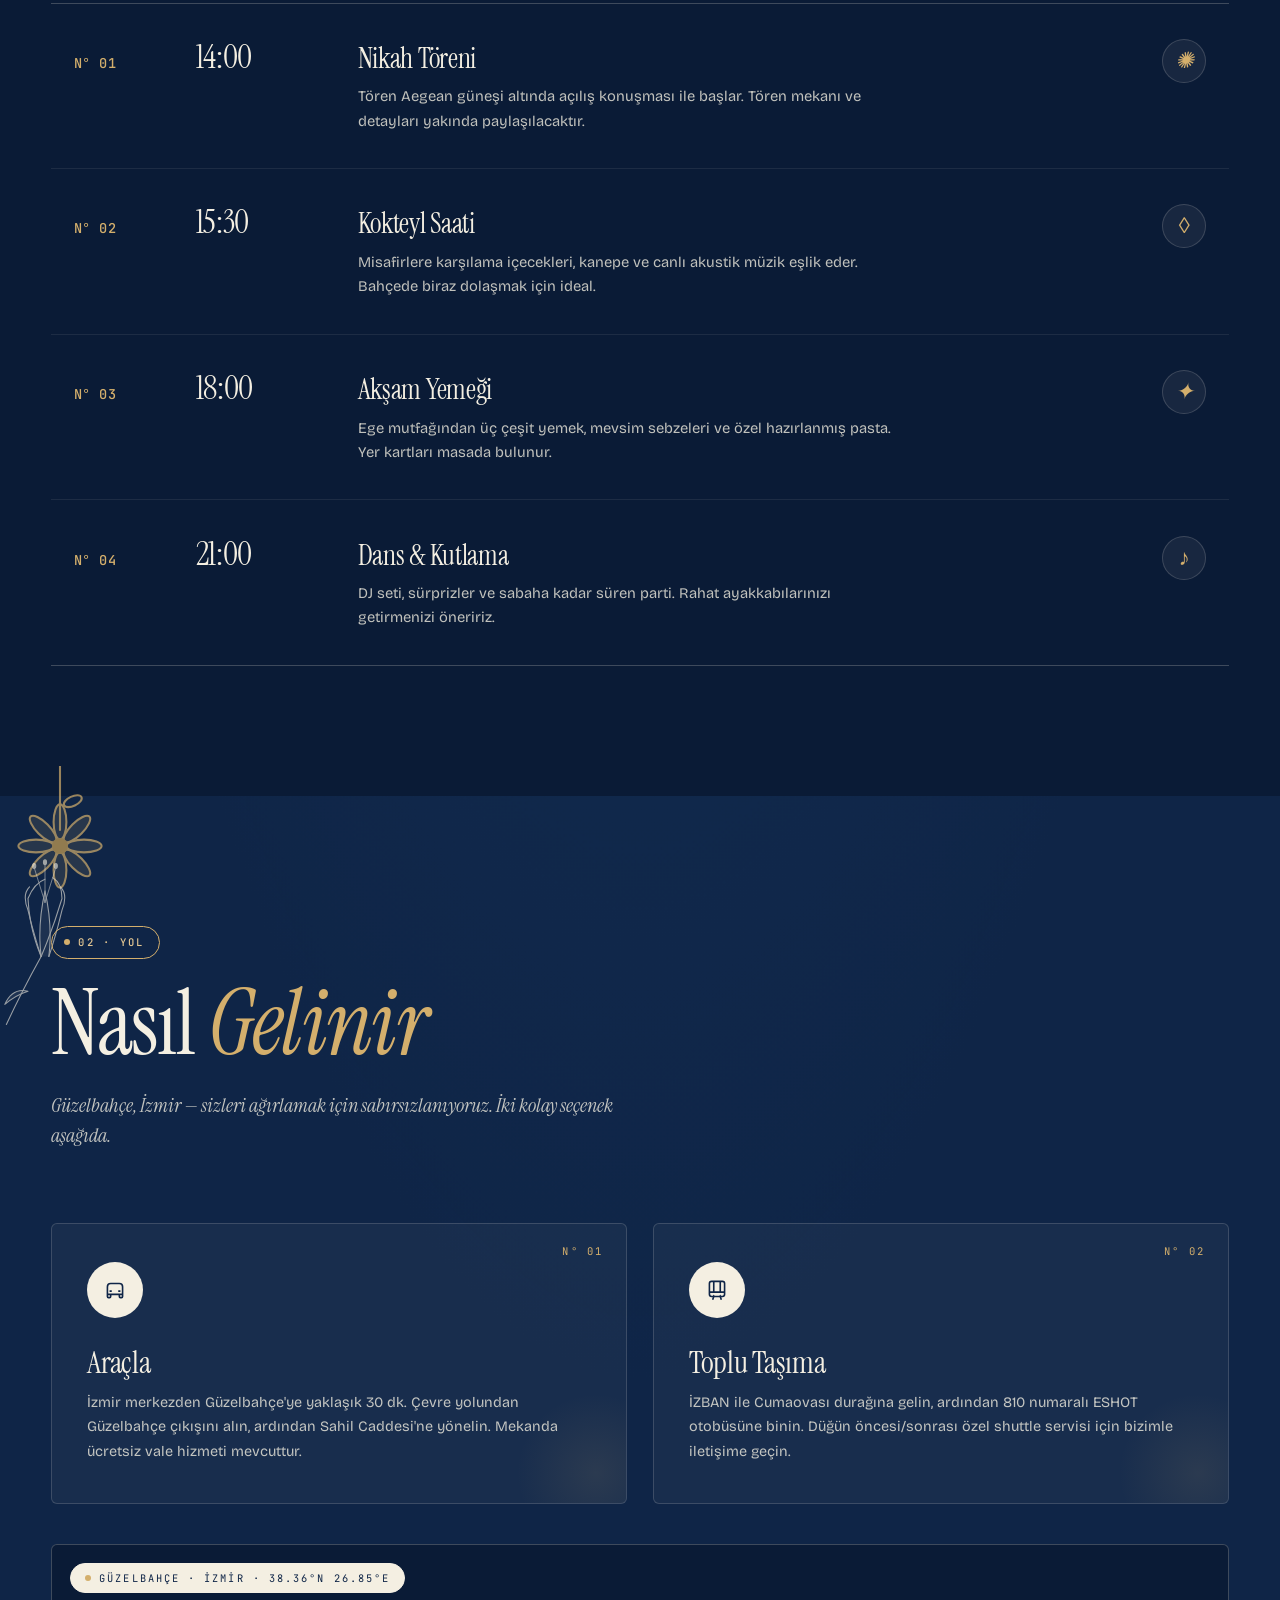
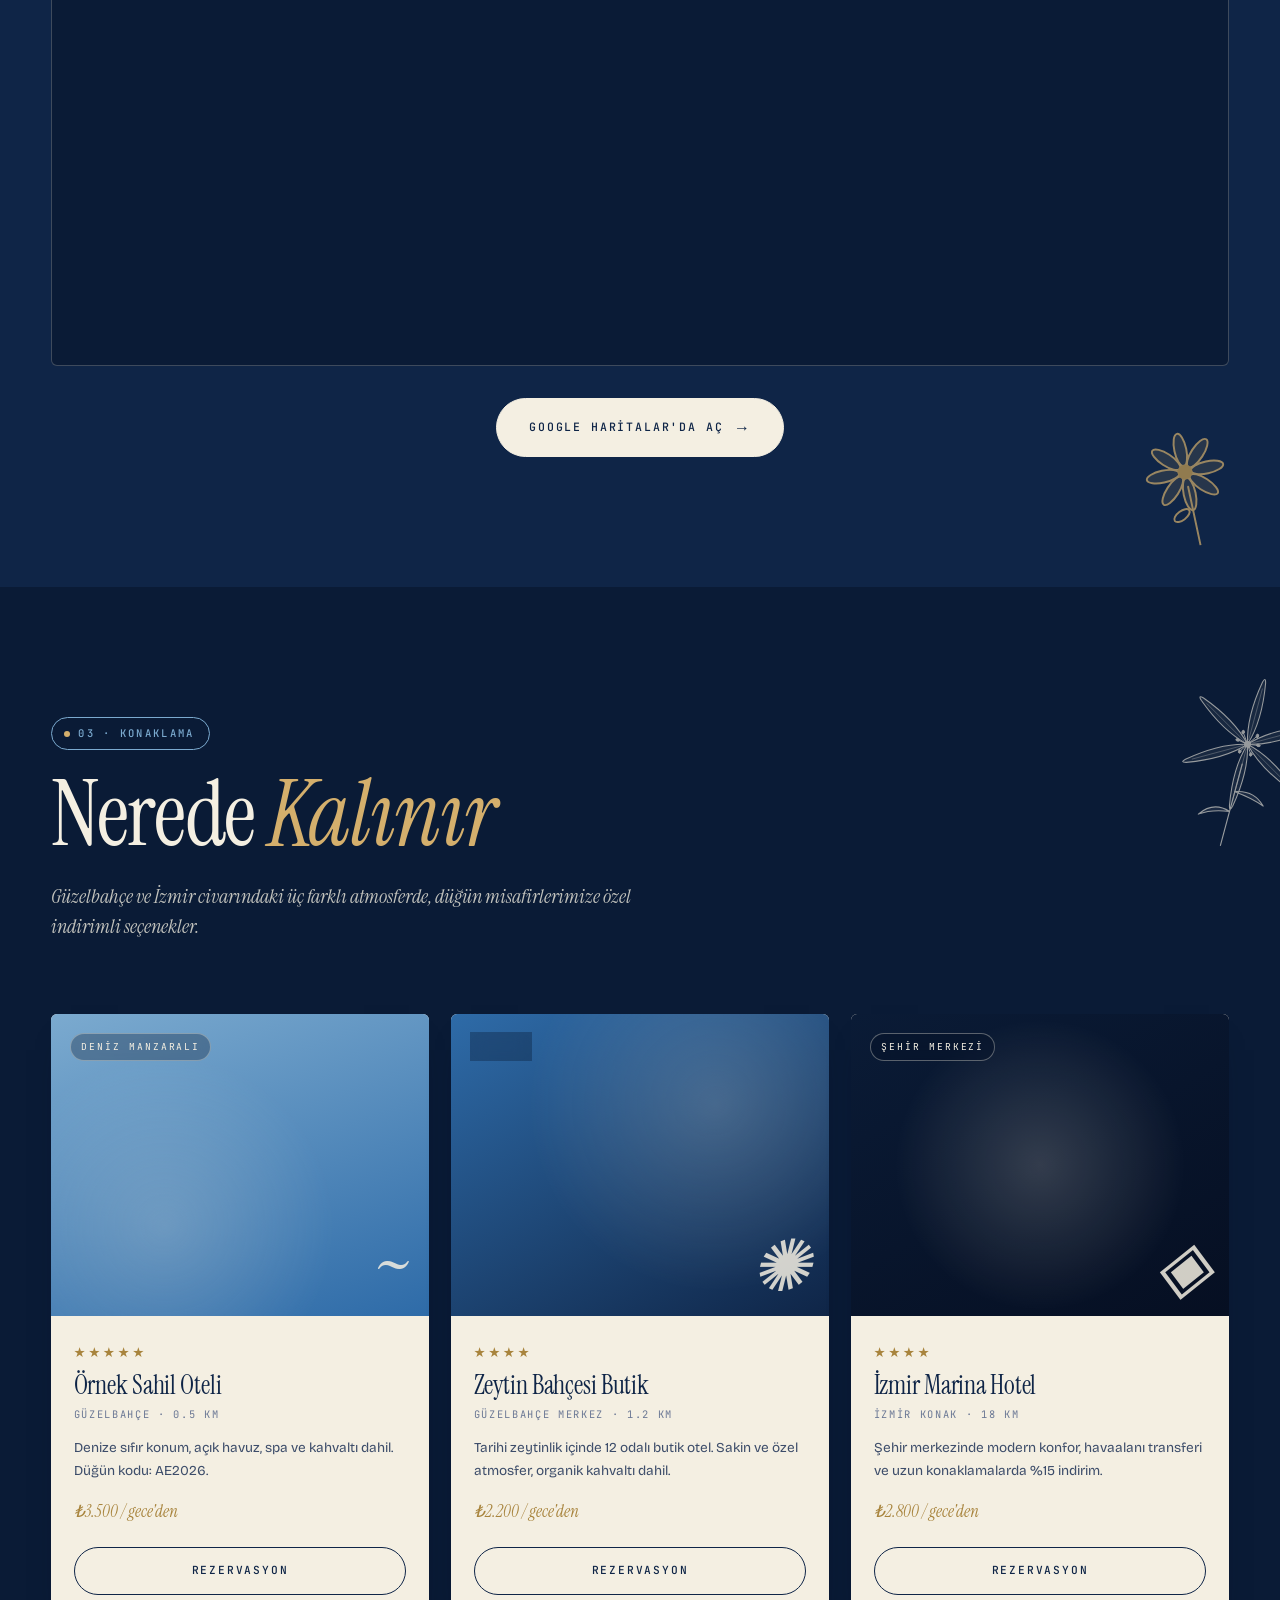
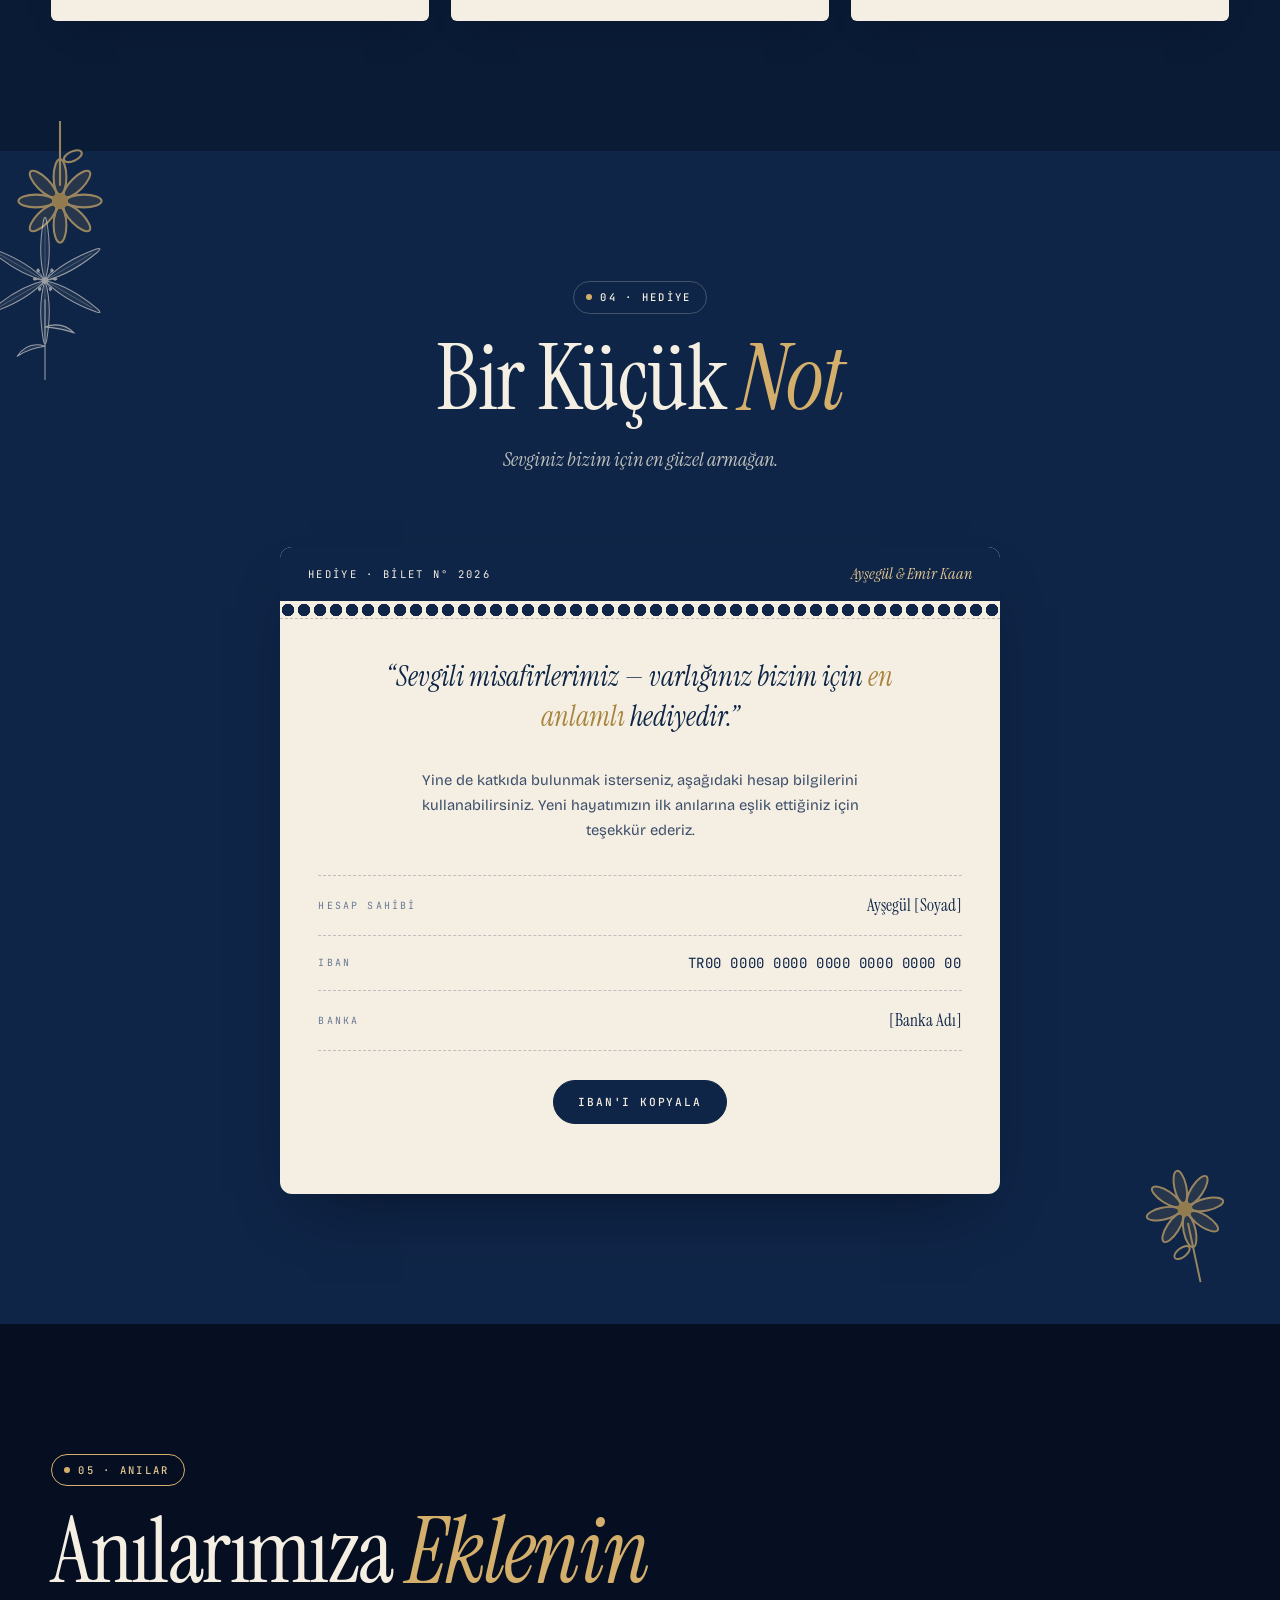
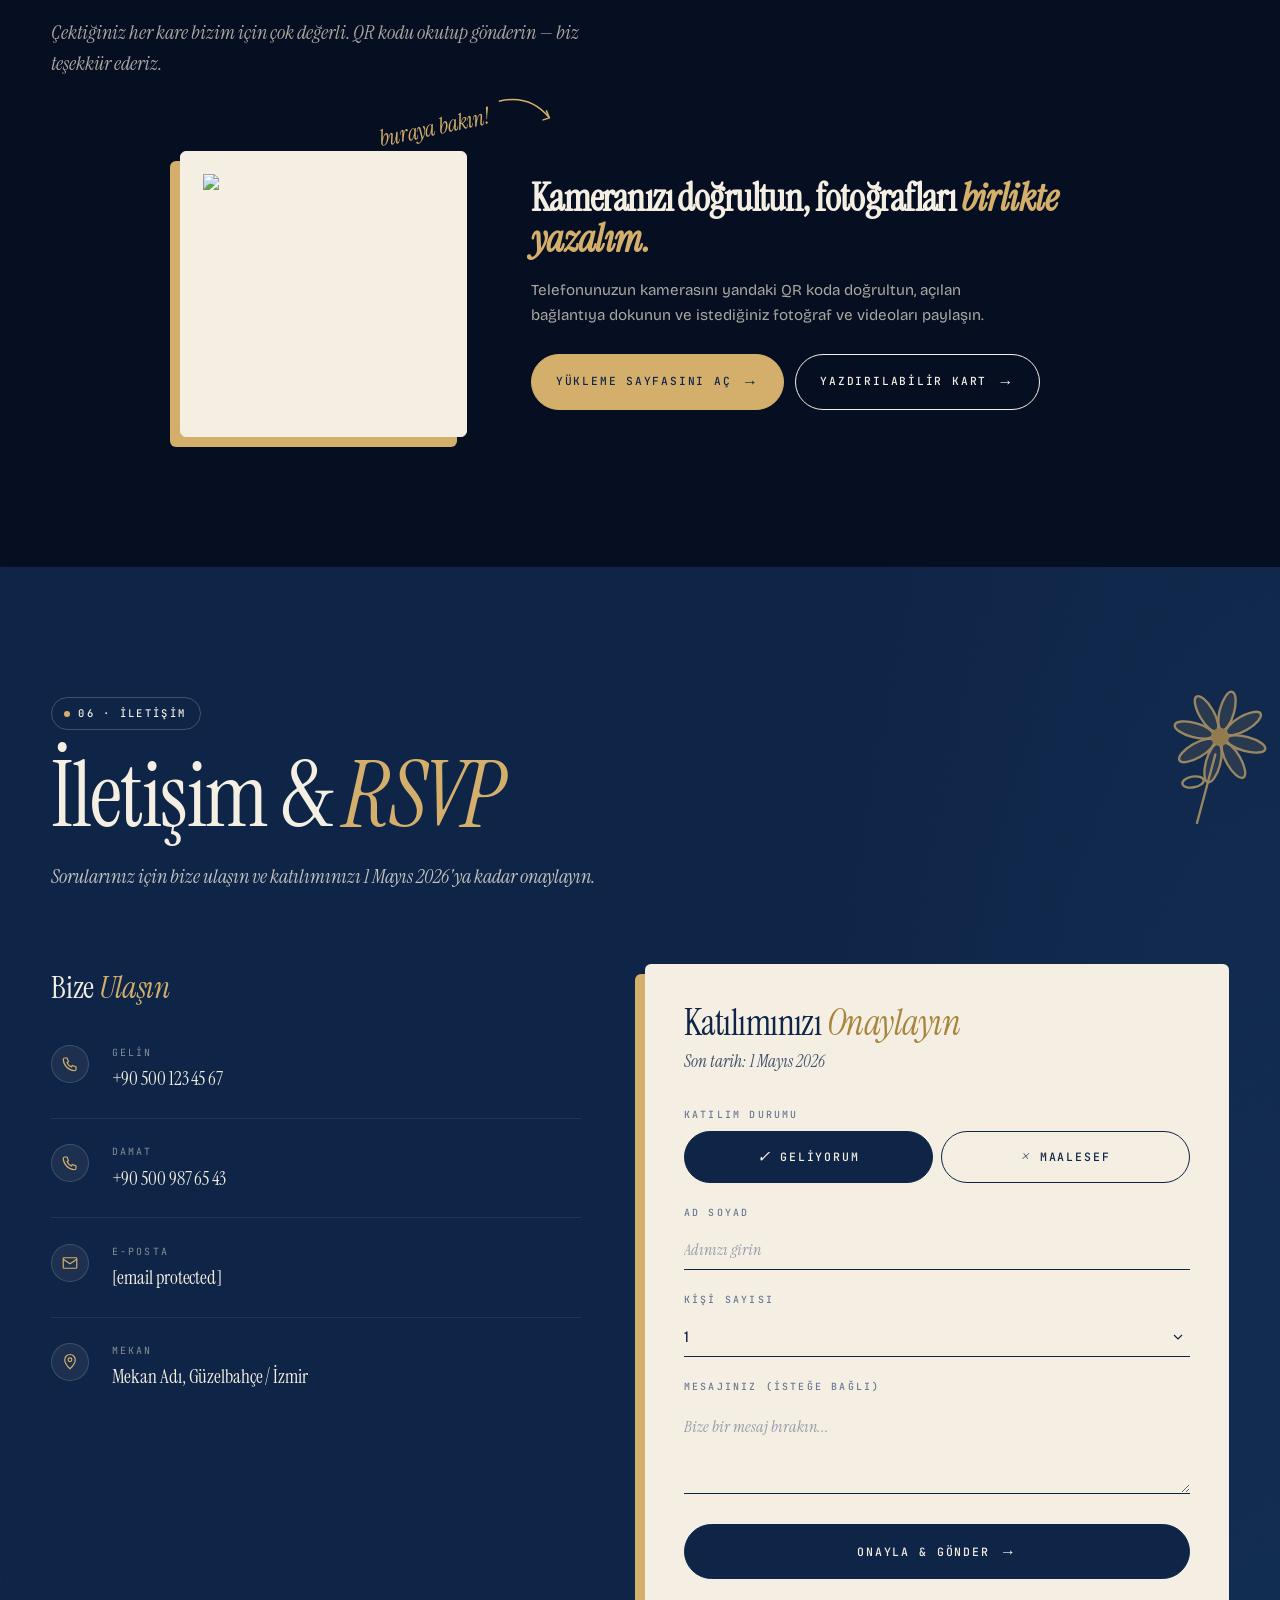
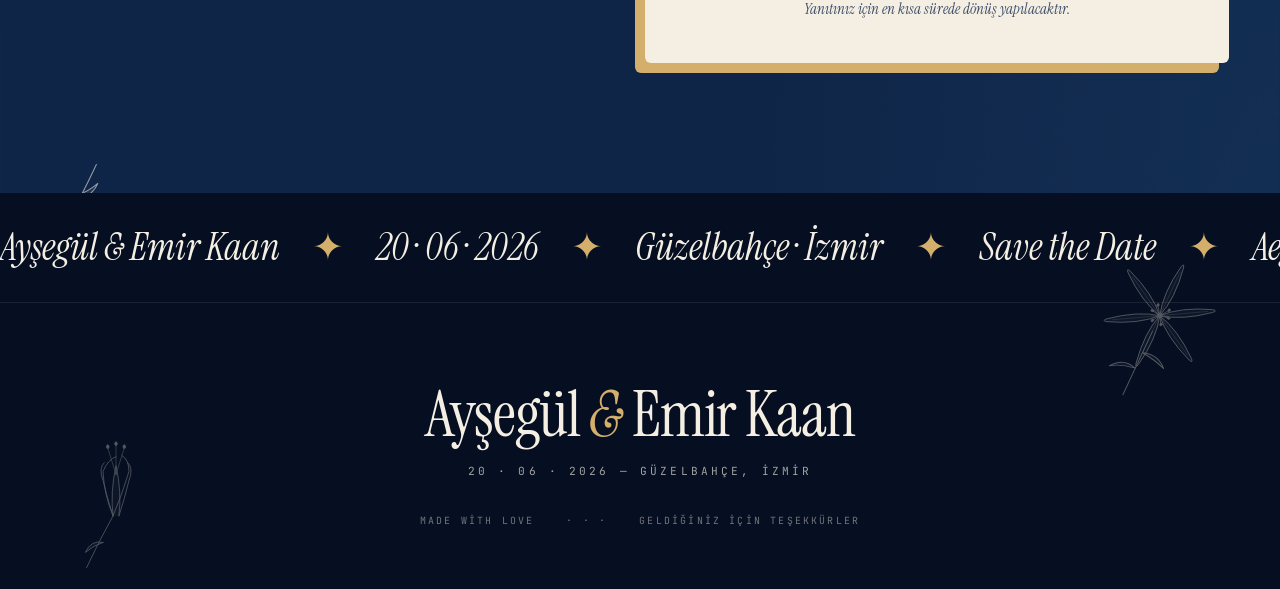
==== commit ebfa080d: "Initial commit: wedding website design Co-Authored-By: Claude Sonnet 4.6 <noreply@anthropic.com>" ====
--- a/index.html
+++ b/index.html
@@ -3,972 +3,13 @@
 <head>
   <meta charset="UTF-8" />
   <meta name="viewport" content="width=device-width, initial-scale=1.0" />
-  <title>Ayşegül & Emir Kaan — 20.06.2026</title>
+  <title>Ayşegül &amp; Emir Kaan — 20.06.2026</title>
   <link rel="preconnect" href="https://fonts.googleapis.com" />
   <link rel="preconnect" href="https://fonts.gstatic.com" crossorigin />
-  <link href="https://fonts.googleapis.com/css2?family=Cormorant+Garamond:ital,wght@0,300;0,400;0,500;1,300;1,400&family=Inter:wght@300;400;500;600&display=swap" rel="stylesheet" />
-
-  <style>
-    :root {
-      --bg:          #faf8f3;
-      --bg-alt:      #f1ece0;
-      --card-bg:     #ffffff;
-      --text:        #1c1c1c;
-      --text-muted:  #7a7466;
-      --accent:      #8a7a5c;
-      --accent-dark: #6a5d44;
-      --border:      rgba(28, 28, 28, 0.10);
-      --border-soft: rgba(28, 28, 28, 0.06);
-      --header-h:    76px;
-      --ease:        0.4s cubic-bezier(0.22, 1, 0.36, 1);
-    }
-
-    *, *::before, *::after { box-sizing: border-box; margin: 0; padding: 0; }
-    html { scroll-behavior: smooth; font-size: 16px; }
-    body {
-      background: var(--bg);
-      color: var(--text);
-      font-family: 'Inter', sans-serif;
-      font-weight: 300;
-      line-height: 1.7;
-      -webkit-font-smoothing: antialiased;
-      overflow-x: hidden;
-    }
-    a { color: inherit; text-decoration: none; }
-    ul { list-style: none; }
-    section { scroll-margin-top: var(--header-h); }
-    img, svg { display: block; max-width: 100%; }
-
-    .serif { font-family: 'Cormorant Garamond', serif; font-weight: 400; }
-    .italic { font-style: italic; }
-
-    .eyebrow {
-      font-size: 0.68rem;
-      text-transform: uppercase;
-      letter-spacing: 0.32em;
-      color: var(--text-muted);
-      font-weight: 500;
-    }
-
-    .section-label {
-      font-size: 0.68rem;
-      text-transform: uppercase;
-      letter-spacing: 0.32em;
-      color: var(--accent);
-      font-weight: 500;
-      text-align: center;
-      display: block;
-      margin-bottom: 1.2rem;
-    }
-
-    .section-heading {
-      font-family: 'Cormorant Garamond', serif;
-      font-weight: 300;
-      font-size: clamp(2.5rem, 5.5vw, 3.8rem);
-      color: var(--text);
-      text-align: center;
-      line-height: 1.1;
-      letter-spacing: -0.01em;
-      margin-bottom: 0.6rem;
-    }
-    .section-heading em {
-      font-style: italic;
-      color: var(--accent);
-      font-weight: 300;
-    }
-
-    .section-sub {
-      text-align: center;
-      font-size: 0.95rem;
-      color: var(--text-muted);
-      max-width: 540px;
-      margin: 0 auto 4.5rem;
-      line-height: 1.7;
-      font-style: italic;
-      font-family: 'Cormorant Garamond', serif;
-      font-size: 1.1rem;
-    }
-
-    .rule {
-      width: 1px;
-      height: 56px;
-      background: var(--border);
-      margin: 0 auto 2.4rem;
-    }
-
-    section { padding: 120px 0; position: relative; }
-    .container { width: min(1120px, 90vw); margin: 0 auto; }
-    .alt-bg { background: var(--bg-alt); }
-
-    .reveal {
-      opacity: 0;
-      transform: translateY(28px);
-      transition: opacity 0.9s var(--ease), transform 0.9s var(--ease);
-    }
-    .reveal.visible { opacity: 1; transform: translateY(0); }
-    .reveal-d1 { transition-delay: 0.08s; }
-    .reveal-d2 { transition-delay: 0.18s; }
-    .reveal-d3 { transition-delay: 0.28s; }
-    .reveal-d4 { transition-delay: 0.38s; }
-
-    /* ============================================================
-       HEADER
-       ============================================================ */
-    .site-header {
-      position: fixed;
-      inset-block-start: 0;
-      inset-inline: 0;
-      height: var(--header-h);
-      z-index: 1000;
-      background: rgba(250, 248, 243, 0.88);
-      backdrop-filter: blur(16px);
-      -webkit-backdrop-filter: blur(16px);
-      border-bottom: 1px solid var(--border-soft);
-      transition: background var(--ease);
-    }
-    .header-inner {
-      width: min(1200px, 94vw);
-      margin: 0 auto;
-      height: 100%;
-      display: flex;
-      align-items: center;
-      justify-content: space-between;
-      gap: 1.5rem;
-    }
-    .header-logo {
-      font-family: 'Cormorant Garamond', serif;
-      font-size: 1.3rem;
-      font-weight: 400;
-      letter-spacing: 0.2em;
-      color: var(--text);
-      flex-shrink: 0;
-    }
-
-    .site-nav { display: flex; align-items: center; gap: 2.6rem; }
-    .site-nav a {
-      font-size: 0.7rem;
-      font-weight: 500;
-      text-transform: uppercase;
-      letter-spacing: 0.22em;
-      color: var(--text-muted);
-      transition: color var(--ease);
-      position: relative;
-    }
-    .site-nav a::after {
-      content: '';
-      position: absolute;
-      bottom: -6px; left: 0;
-      width: 0; height: 1px;
-      background: var(--accent);
-      transition: width var(--ease);
-    }
-    .site-nav a:hover { color: var(--text); }
-    .site-nav a:hover::after { width: 100%; }
-
-    .header-right { display: flex; align-items: center; gap: 1.2rem; }
-
-    .lang-toggle {
-      display: flex;
-      align-items: center;
-      gap: 0;
-      font-size: 0.65rem;
-      font-weight: 500;
-      letter-spacing: 0.18em;
-      color: var(--text-muted);
-    }
-    .lang-btn {
-      padding: 4px 8px;
-      cursor: pointer;
-      border: none;
-      background: transparent;
-      color: var(--text-muted);
-      font-family: inherit;
-      font-size: inherit;
-      font-weight: inherit;
-      letter-spacing: inherit;
-      text-transform: uppercase;
-      transition: color var(--ease);
-    }
-    .lang-btn.active { color: var(--text); font-weight: 600; }
-    .lang-btn:hover { color: var(--text); }
-    .lang-sep { color: var(--border); user-select: none; }
-
-    .hamburger {
-      display: none;
-      flex-direction: column;
-      gap: 5px;
-      cursor: pointer;
-      padding: 6px 4px;
-      background: none;
-      border: none;
-    }
-    .hamburger span {
-      display: block;
-      width: 22px;
-      height: 1px;
-      background: var(--text);
-      transition: transform 0.3s ease, opacity 0.3s ease;
-    }
-    .hamburger.open span:nth-child(1) { transform: translateY(6px) rotate(45deg); }
-    .hamburger.open span:nth-child(2) { opacity: 0; }
-    .hamburger.open span:nth-child(3) { transform: translateY(-6px) rotate(-45deg); }
-
-    .mobile-nav {
-      display: none;
-      position: fixed;
-      top: var(--header-h);
-      left: 0; right: 0;
-      background: rgba(250, 248, 243, 0.98);
-      backdrop-filter: blur(16px);
-      padding: 2.5rem 2rem 3rem;
-      z-index: 999;
-      flex-direction: column;
-      align-items: center;
-      gap: 1.8rem;
-      border-bottom: 1px solid var(--border-soft);
-      transform: translateY(-8px);
-      opacity: 0;
-      transition: opacity 0.25s ease, transform 0.25s ease;
-      pointer-events: none;
-    }
-    .mobile-nav.open {
-      display: flex;
-      opacity: 1;
-      transform: translateY(0);
-      pointer-events: all;
-    }
-    .mobile-nav a {
-      font-size: 0.78rem;
-      font-weight: 500;
-      text-transform: uppercase;
-      letter-spacing: 0.24em;
-      color: var(--text-muted);
-      transition: color var(--ease);
-    }
-    .mobile-nav a:hover { color: var(--text); }
-
-    /* ============================================================
-       HERO
-       ============================================================ */
-    #hero {
-      position: relative;
-      min-height: 100svh;
-      display: flex;
-      align-items: center;
-      justify-content: center;
-      text-align: center;
-      overflow: hidden;
-      padding: 0;
-      scroll-margin-top: 0;
-      background:
-        radial-gradient(ellipse 70% 50% at 50% 100%, rgba(138, 122, 92, 0.08), transparent 70%),
-        radial-gradient(ellipse 90% 60% at 50% 0%, rgba(241, 236, 224, 0.6), transparent 65%),
-        var(--bg);
-    }
-
-    .hero-mark {
-      position: absolute;
-      top: calc(var(--header-h) + 40px);
-      left: 50%;
-      transform: translateX(-50%);
-      width: 38px;
-      height: 1px;
-      background: var(--accent);
-    }
-
-    .hero-content {
-      position: relative;
-      z-index: 2;
-      display: flex;
-      flex-direction: column;
-      align-items: center;
-      gap: 1.6rem;
-      padding: 0 1.5rem;
-      animation: heroFadeIn 1.4s ease forwards;
-    }
-    @keyframes heroFadeIn {
-      from { opacity: 0; transform: translateY(20px); }
-      to   { opacity: 1; transform: translateY(0); }
-    }
-
-    .hero-eyebrow {
-      text-transform: uppercase;
-      letter-spacing: 0.42em;
-      font-size: 0.66rem;
-      color: var(--accent);
-      font-weight: 500;
-    }
-    .hero-names {
-      font-family: 'Cormorant Garamond', serif;
-      font-size: clamp(3.6rem, 11vw, 8rem);
-      font-weight: 300;
-      line-height: 1.0;
-      letter-spacing: -0.015em;
-      color: var(--text);
-    }
-    .hero-amp {
-      font-style: italic;
-      color: var(--accent);
-      font-weight: 300;
-    }
-    .hero-meta {
-      display: flex;
-      flex-direction: column;
-      align-items: center;
-      gap: 0.9rem;
-      margin-top: 1.2rem;
-    }
-    .hero-meta::before {
-      content: '';
-      display: block;
-      width: 48px;
-      height: 1px;
-      background: var(--accent);
-      opacity: 0.6;
-      margin-bottom: 0.4rem;
-    }
-    .hero-date {
-      font-family: 'Cormorant Garamond', serif;
-      font-size: clamp(1.1rem, 1.8vw, 1.4rem);
-      letter-spacing: 0.32em;
-      color: var(--text);
-      font-weight: 400;
-      line-height: 1;
-    }
-    .hero-location {
-      font-size: 0.66rem;
-      letter-spacing: 0.32em;
-      color: var(--text-muted);
-      text-transform: uppercase;
-      font-weight: 500;
-      line-height: 1;
-    }
-
-    .scroll-cue {
-      position: absolute;
-      bottom: 3rem;
-      left: 50%;
-      transform: translateX(-50%);
-      z-index: 2;
-      display: flex;
-      flex-direction: column;
-      align-items: center;
-      gap: 10px;
-      color: var(--text-muted);
-      font-size: 0.6rem;
-      text-transform: uppercase;
-      letter-spacing: 0.28em;
-    }
-    .scroll-cue-line {
-      width: 1px;
-      height: 44px;
-      background: linear-gradient(to bottom, var(--accent), transparent);
-      animation: scrollPulse 2.4s ease-in-out infinite;
-      transform-origin: top;
-    }
-    @keyframes scrollPulse {
-      0%, 100% { transform: scaleY(0.4); opacity: 0.4; }
-      50%       { transform: scaleY(1);   opacity: 1; }
-    }
-
-    /* ============================================================
-       COUNTDOWN
-       ============================================================ */
-    .countdown-wrap {
-      display: grid;
-      grid-template-columns: repeat(4, 1fr);
-      max-width: 640px;
-      margin: 0 auto 5rem;
-      border-top: 1px solid var(--border);
-      border-bottom: 1px solid var(--border);
-    }
-    .cd-unit {
-      display: flex;
-      flex-direction: column;
-      align-items: center;
-      justify-content: center;
-      gap: 0.5rem;
-      padding: 2.2rem 0.8rem;
-      position: relative;
-    }
-    .cd-unit + .cd-unit::before {
-      content: '';
-      position: absolute;
-      left: 0;
-      top: 18%;
-      bottom: 18%;
-      width: 1px;
-      background: var(--border);
-    }
-    .cd-number {
-      font-family: 'Cormorant Garamond', serif;
-      font-weight: 300;
-      font-size: clamp(2.8rem, 6vw, 4rem);
-      color: var(--text);
-      line-height: 1;
-      letter-spacing: -0.02em;
-    }
-    .cd-label {
-      font-size: 0.6rem;
-      text-transform: uppercase;
-      letter-spacing: 0.28em;
-      color: var(--text-muted);
-      font-weight: 500;
-    }
-
-    /* Timeline */
-    .timeline-wrap {
-      max-width: 600px;
-      margin: 0 auto;
-    }
-    .tl-item {
-      display: grid;
-      grid-template-columns: 110px 1fr;
-      gap: 2rem;
-      padding: 2rem 0;
-      border-top: 1px solid var(--border-soft);
-      align-items: baseline;
-    }
-    .tl-item:last-child { border-bottom: 1px solid var(--border-soft); }
-    .tl-time {
-      font-family: 'Cormorant Garamond', serif;
-      font-size: 1.6rem;
-      font-weight: 400;
-      color: var(--accent);
-      letter-spacing: 0.04em;
-    }
-    .tl-title {
-      font-family: 'Cormorant Garamond', serif;
-      font-size: 1.5rem;
-      color: var(--text);
-      line-height: 1.2;
-      margin-bottom: 0.5rem;
-      font-weight: 400;
-    }
-    .tl-desc {
-      font-size: 0.86rem;
-      color: var(--text-muted);
-      line-height: 1.7;
-    }
-
-    /* ============================================================
-       GETTING THERE
-       ============================================================ */
-    .dir-grid {
-      display: grid;
-      grid-template-columns: 1fr 1fr;
-      gap: 1.4rem;
-      margin-bottom: 2.8rem;
-    }
-    .dir-card {
-      background: var(--card-bg);
-      border: 1px solid var(--border-soft);
-      padding: 2.6rem 2.2rem;
-      transition: border-color var(--ease), transform var(--ease);
-    }
-    .dir-card:hover {
-      border-color: var(--accent);
-      transform: translateY(-3px);
-    }
-    .dir-icon {
-      width: 32px;
-      height: 32px;
-      margin-bottom: 1.4rem;
-      color: var(--accent);
-    }
-    .dir-icon svg { width: 100%; height: 100%; stroke: currentColor; fill: none; stroke-width: 1.2; }
-    .dir-title {
-      font-family: 'Cormorant Garamond', serif;
-      font-size: 1.5rem;
-      color: var(--text);
-      margin-bottom: 0.8rem;
-      font-weight: 400;
-    }
-    .dir-text {
-      font-size: 0.88rem;
-      color: var(--text-muted);
-      line-height: 1.75;
-    }
-
-    .map-embed {
-      width: 100%;
-      height: 400px;
-      border: 1px solid var(--border-soft);
-      overflow: hidden;
-      background: var(--card-bg);
-    }
-    .map-embed iframe {
-      display: block;
-      width: 100%;
-      height: 100%;
-      filter: grayscale(0.18) contrast(0.96);
-    }
-    .map-action {
-      text-align: center;
-      margin-top: 1.8rem;
-    }
-
-    /* ============================================================
-       ACCOMMODATION
-       ============================================================ */
-    .hotel-grid {
-      display: grid;
-      grid-template-columns: repeat(3, 1fr);
-      gap: 1.6rem;
-    }
-    .hotel-card {
-      background: var(--card-bg);
-      border: 1px solid var(--border-soft);
-      display: flex;
-      flex-direction: column;
-      transition: border-color var(--ease), transform var(--ease), box-shadow var(--ease);
-    }
-    .hotel-card:hover {
-      border-color: var(--accent);
-      transform: translateY(-4px);
-      box-shadow: 0 24px 50px -28px rgba(28, 28, 28, 0.18);
-    }
-    .hotel-thumb {
-      width: 100%;
-      aspect-ratio: 4 / 3;
-      position: relative;
-      overflow: hidden;
-      display: flex;
-      align-items: flex-end;
-      padding: 1.4rem;
-    }
-    .hotel-thumb-1 { background: linear-gradient(135deg, #d8d3c4 0%, #a8a08c 100%); }
-    .hotel-thumb-2 { background: linear-gradient(135deg, #cdd1bf 0%, #8a9479 100%); }
-    .hotel-thumb-3 { background: linear-gradient(135deg, #d8c9b8 0%, #a8957a 100%); }
-    .hotel-tag {
-      font-size: 0.58rem;
-      letter-spacing: 0.28em;
-      text-transform: uppercase;
-      color: rgba(255,255,255,0.92);
-      font-weight: 500;
-      background: rgba(28,28,28,0.18);
-      padding: 5px 10px;
-      backdrop-filter: blur(6px);
-    }
-    .hotel-body {
-      padding: 1.8rem 1.6rem 1.8rem;
-      display: flex;
-      flex-direction: column;
-      gap: 0.5rem;
-      flex-grow: 1;
-    }
-    .hotel-stars {
-      color: var(--accent);
-      font-size: 0.7rem;
-      letter-spacing: 0.15em;
-      margin-bottom: 0.2rem;
-    }
-    .hotel-name {
-      font-family: 'Cormorant Garamond', serif;
-      font-size: 1.55rem;
-      color: var(--text);
-      line-height: 1.2;
-      font-weight: 400;
-    }
-    .hotel-loc {
-      font-size: 0.7rem;
-      text-transform: uppercase;
-      letter-spacing: 0.18em;
-      color: var(--text-muted);
-      margin-bottom: 0.6rem;
-    }
-    .hotel-desc {
-      font-size: 0.82rem;
-      color: var(--text-muted);
-      line-height: 1.7;
-      flex-grow: 1;
-    }
-    .hotel-price {
-      font-family: 'Cormorant Garamond', serif;
-      font-size: 0.95rem;
-      color: var(--text);
-      font-style: italic;
-      margin-top: 0.4rem;
-    }
-    .hotel-card .btn { margin-top: 1.2rem; }
-
-    /* ============================================================
-       BUTTONS
-       ============================================================ */
-    .btn {
-      display: inline-flex;
-      align-items: center;
-      justify-content: center;
-      gap: 0.6rem;
-      padding: 14px 28px;
-      font-family: 'Inter', sans-serif;
-      font-size: 0.7rem;
-      font-weight: 500;
-      text-transform: uppercase;
-      letter-spacing: 0.22em;
-      cursor: pointer;
-      border: 1px solid var(--text);
-      background: transparent;
-      color: var(--text);
-      transition: background var(--ease), color var(--ease), border-color var(--ease);
-    }
-    .btn:hover { background: var(--text); color: var(--bg); }
-
-    .btn-filled {
-      background: var(--text);
-      color: var(--bg);
-    }
-    .btn-filled:hover {
-      background: var(--accent);
-      border-color: var(--accent);
-      color: #fff;
-    }
-
-    .btn-outline { border-color: var(--border); color: var(--text); }
-    .btn-outline:hover { background: var(--text); color: var(--bg); border-color: var(--text); }
-
-    .btn-block { width: 100%; }
-    .btn-lg { padding: 16px 36px; }
-
-    /* ============================================================
-       GIFT / IBAN
-       ============================================================ */
-    .gift-card {
-      max-width: 620px;
-      margin: 0 auto;
-      background: var(--card-bg);
-      border: 1px solid var(--border-soft);
-      padding: 3rem 2.6rem;
-      text-align: center;
-    }
-    .gift-presence {
-      font-family: 'Cormorant Garamond', serif;
-      font-size: 1.3rem;
-      font-style: italic;
-      color: var(--text);
-      line-height: 1.55;
-      margin-bottom: 2rem;
-    }
-    .gift-rule {
-      width: 44px;
-      height: 1px;
-      background: var(--accent);
-      opacity: 0.55;
-      margin: 0 auto 2rem;
-    }
-    .gift-intro {
-      font-size: 0.92rem;
-      color: var(--text-muted);
-      line-height: 1.7;
-      margin-bottom: 2rem;
-    }
-    .iban-block {
-      text-align: left;
-      border-top: 1px solid var(--border-soft);
-      margin-bottom: 1.8rem;
-    }
-    .iban-row {
-      display: flex;
-      justify-content: space-between;
-      align-items: center;
-      gap: 1.2rem;
-      padding: 1rem 0;
-      border-bottom: 1px solid var(--border-soft);
-    }
-    .iban-label {
-      font-size: 0.6rem;
-      text-transform: uppercase;
-      letter-spacing: 0.26em;
-      color: var(--text-muted);
-      font-weight: 500;
-      flex-shrink: 0;
-    }
-    .iban-value {
-      font-family: 'Cormorant Garamond', serif;
-      font-size: 1.05rem;
-      color: var(--text);
-      text-align: right;
-    }
-    .iban-code {
-      font-family: 'Inter', 'SF Mono', 'Menlo', monospace;
-      font-size: 0.88rem;
-      letter-spacing: 0.04em;
-      word-break: break-all;
-    }
-    .gift-copy-row {
-      display: flex;
-      flex-direction: column;
-      align-items: center;
-      gap: 0.6rem;
-    }
-    .iban-copied {
-      font-size: 0.7rem;
-      letter-spacing: 0.22em;
-      text-transform: uppercase;
-      color: var(--accent);
-      font-weight: 500;
-      opacity: 0;
-      transition: opacity var(--ease);
-    }
-    .iban-copied.visible { opacity: 1; }
-    @media (max-width: 540px) {
-      .iban-row { flex-direction: column; align-items: flex-start; gap: 0.3rem; }
-      .iban-value { text-align: left; }
-      .gift-card { padding: 2.2rem 1.6rem; }
-    }
-
-    /* ============================================================
-       MEMORY (QR upload)
-       ============================================================ */
-    .memory-block {
-      display: grid;
-      grid-template-columns: auto 1fr;
-      gap: 3rem;
-      align-items: center;
-      max-width: 760px;
-      margin: 0 auto;
-    }
-    .memory-qr-card {
-      padding: 1.2rem;
-      background: #ffffff;
-      border: 1px solid var(--border-soft);
-      display: flex;
-      align-items: center;
-      justify-content: center;
-    }
-    #memory-qr-img {
-      width: 220px;
-      height: 220px;
-      display: block;
-    }
-    .memory-side {
-      display: flex;
-      flex-direction: column;
-      gap: 1rem;
-    }
-    .memory-lead {
-      font-family: 'Cormorant Garamond', serif;
-      font-style: italic;
-      font-size: 1.2rem;
-      color: var(--text);
-      line-height: 1.5;
-    }
-    .memory-help {
-      font-size: 0.86rem;
-      color: var(--text-muted);
-      line-height: 1.7;
-    }
-    .memory-actions {
-      display: flex;
-      flex-wrap: wrap;
-      gap: 0.8rem;
-      margin-top: 0.4rem;
-    }
-    @media (max-width: 680px) {
-      .memory-block {
-        grid-template-columns: 1fr;
-        gap: 2rem;
-        text-align: center;
-      }
-      .memory-side { align-items: center; }
-      .memory-actions { justify-content: center; }
-    }
-
-    /* ============================================================
-       CONTACT / RSVP
-       ============================================================ */
-    .contact-grid {
-      display: grid;
-      grid-template-columns: 1fr 1.1fr;
-      gap: 4rem;
-      align-items: flex-start;
-    }
-    .contact-heading {
-      font-family: 'Cormorant Garamond', serif;
-      font-size: 1.6rem;
-      color: var(--text);
-      margin-bottom: 2rem;
-      font-weight: 400;
-    }
-    .contact-list { display: flex; flex-direction: column; gap: 1.8rem; }
-    .contact-entry {
-      display: flex;
-      gap: 1.2rem;
-      align-items: flex-start;
-      padding-bottom: 1.6rem;
-      border-bottom: 1px solid var(--border-soft);
-    }
-    .contact-entry:last-child { border-bottom: none; }
-    .contact-entry-icon {
-      width: 22px; height: 22px;
-      color: var(--accent);
-      flex-shrink: 0;
-      margin-top: 4px;
-    }
-    .contact-entry-icon svg { width: 100%; height: 100%; stroke: currentColor; fill: none; stroke-width: 1.2; }
-    .contact-entry-label {
-      font-size: 0.62rem;
-      text-transform: uppercase;
-      letter-spacing: 0.28em;
-      color: var(--text-muted);
-      margin-bottom: 0.3rem;
-      font-weight: 500;
-    }
-    .contact-entry-val {
-      font-family: 'Cormorant Garamond', serif;
-      font-size: 1.1rem;
-      color: var(--text);
-    }
-    .contact-entry-val a:hover { color: var(--accent); }
-
-    .rsvp-card {
-      background: var(--card-bg);
-      border: 1px solid var(--border-soft);
-      padding: 2.8rem 2.4rem;
-    }
-    .rsvp-card-title {
-      font-family: 'Cormorant Garamond', serif;
-      font-size: 1.8rem;
-      color: var(--text);
-      margin-bottom: 0.3rem;
-      font-weight: 400;
-    }
-    .rsvp-card-sub {
-      font-size: 0.82rem;
-      color: var(--text-muted);
-      margin-bottom: 2rem;
-      font-style: italic;
-      font-family: 'Cormorant Garamond', serif;
-      font-size: 1rem;
-    }
-    .form-group { margin-bottom: 1.6rem; }
-    .form-label {
-      display: block;
-      font-size: 0.6rem;
-      text-transform: uppercase;
-      letter-spacing: 0.26em;
-      color: var(--text-muted);
-      margin-bottom: 0.6rem;
-      font-weight: 500;
-    }
-    .form-control {
-      width: 100%;
-      background: transparent;
-      border: none;
-      border-bottom: 1px solid var(--border);
-      padding: 10px 0;
-      font-family: 'Inter', sans-serif;
-      font-size: 0.92rem;
-      color: var(--text);
-      transition: border-color var(--ease);
-    }
-    .form-control:focus {
-      outline: none;
-      border-bottom-color: var(--accent);
-    }
-    .form-control::placeholder { color: var(--text-muted); opacity: 0.6; }
-    select.form-control {
-      appearance: none;
-      background-image: url("data:image/svg+xml;utf8,<svg xmlns='http://www.w3.org/2000/svg' viewBox='0 0 24 24' fill='none' stroke='%237a7466' stroke-width='1.5'><polyline points='6 9 12 15 18 9'/></svg>");
-      background-repeat: no-repeat;
-      background-position: right 4px center;
-      background-size: 14px;
-      padding-right: 28px;
-      cursor: pointer;
-    }
-    textarea.form-control {
-      min-height: 90px;
-      resize: vertical;
-      line-height: 1.6;
-    }
-    .form-note {
-      font-size: 0.72rem;
-      color: var(--text-muted);
-      text-align: center;
-      margin-top: 1rem;
-      font-style: italic;
-    }
-    .form-success-msg {
-      display: none;
-      text-align: center;
-      padding: 2.5rem 0.5rem;
-    }
-    .form-success-title {
-      font-family: 'Cormorant Garamond', serif;
-      font-size: 1.8rem;
-      color: var(--accent);
-      margin-bottom: 0.6rem;
-      font-weight: 400;
-    }
-    .form-success-sub {
-      font-size: 0.88rem;
-      color: var(--text-muted);
-      font-style: italic;
-    }
-
-    /* ============================================================
-       FOOTER
-       ============================================================ */
-    .site-footer {
-      padding: 80px 0;
-      text-align: center;
-      border-top: 1px solid var(--border-soft);
-      background: var(--bg);
-    }
-    .footer-names {
-      font-family: 'Cormorant Garamond', serif;
-      font-size: 2rem;
-      color: var(--text);
-      margin-bottom: 0.6rem;
-      font-weight: 300;
-    }
-    .footer-detail {
-      font-size: 0.7rem;
-      text-transform: uppercase;
-      letter-spacing: 0.32em;
-      color: var(--text-muted);
-      font-weight: 500;
-    }
-
-    /* ============================================================
-       RESPONSIVE
-       ============================================================ */
-    @media (max-width: 880px) {
-      .hotel-grid { grid-template-columns: 1fr 1fr; }
-      .contact-grid { grid-template-columns: 1fr; gap: 3rem; }
-    }
-    @media (max-width: 760px) {
-      .site-nav { display: none; }
-      .hamburger { display: flex; }
-
-      section { padding: 90px 0; }
-
-      .dir-grid { grid-template-columns: 1fr; }
-      .hotel-grid { grid-template-columns: 1fr; }
-
-      .countdown-wrap {
-        grid-template-columns: repeat(2, 1fr);
-      }
-      .cd-unit { padding: 1.6rem 0.6rem; }
-      .cd-unit:nth-child(3)::before,
-      .cd-unit:nth-child(2)::before { display: block; }
-      .cd-unit:nth-child(odd)::before { display: none; }
-
-      .tl-item {
-        grid-template-columns: 1fr;
-        gap: 0.4rem;
-        padding: 1.6rem 0;
-      }
-
-      .rsvp-card { padding: 2rem 1.4rem; }
-      .section-heading { font-size: clamp(2.1rem, 8vw, 2.8rem); }
-
-      .header-inner { width: 96vw; }
-      .header-logo { font-size: 1.1rem; }
-    }
-  </style>
+  <link href="https://fonts.googleapis.com/css2?family=Instrument+Serif:ital@0;1&family=Bricolage+Grotesque:opsz,wght@12..96,400;12..96,500;12..96,600;12..96,700&family=JetBrains+Mono:wght@400;500&display=swap" rel="stylesheet" />
+  <link rel="stylesheet" href="styles.css" />
+  <script src="config.js"></script>
 </head>
-
 <body>
 
   <!-- ============================================================
@@ -977,21 +18,23 @@
   <header class="site-header">
     <div class="header-inner">
 
-      <div class="header-logo">A &amp; E</div>
+      <a href="#hero" class="header-logo">
+        A<span class="amp">&amp;</span>E
+        <span class="dot"></span>
+      </a>
 
       <nav class="site-nav" role="navigation">
         <a href="#wedding-day"   data-i18n="nav_wedding_day"></a>
         <a href="#getting-there" data-i18n="nav_getting_there"></a>
         <a href="#accommodation" data-i18n="nav_accommodation"></a>
         <a href="#registry"      data-i18n="nav_registry"></a>
-        <a href="#memory"        data-i18n="nav_memory"</a>
+        <a href="#memory"        data-i18n="nav_memory"></a>
         <a href="#contact"       data-i18n="nav_contact"></a>
       </nav>
 
       <div class="header-right">
         <div class="lang-toggle" role="group" aria-label="Language">
           <button class="lang-btn active" id="btn-tr" onclick="setLang('tr')">TR</button>
-          <span class="lang-sep">/</span>
           <button class="lang-btn"        id="btn-en" onclick="setLang('en')">EN</button>
         </div>
         <button class="hamburger" id="hamburger" aria-label="Toggle menu" onclick="toggleMenu()">
@@ -1007,94 +50,275 @@
     <a href="#getting-there" data-i18n="nav_getting_there" onclick="closeMenu()"></a>
     <a href="#accommodation" data-i18n="nav_accommodation" onclick="closeMenu()"></a>
     <a href="#registry"      data-i18n="nav_registry"      onclick="closeMenu()"></a>
-    <a href="memory.html"    data-i18n="nav_memory"        onclick="closeMenu()"></a>
+    <a href="#memory"        data-i18n="nav_memory"        onclick="closeMenu()"></a>
     <a href="#contact"       data-i18n="nav_contact"       onclick="closeMenu()"></a>
   </nav>
 
 
   <!-- ============================================================
+       FLORAL SVG DEFS — reusable via <use>
+       ============================================================ -->
+  <svg width="0" height="0" style="position:absolute;" aria-hidden="true">
+    <defs>
+      <!-- LILY — 6-petal star lily with stamens (front view) -->
+      <symbol id="flora-lily" viewBox="0 0 200 220">
+        <g fill="none" stroke="currentColor" stroke-width="1.4" stroke-linecap="round" stroke-linejoin="round">
+          <!-- stem -->
+          <path d="M 100 218 Q 100 165, 100 115" />
+          <!-- leaves on stem -->
+          <path d="M 100 175 Q 78 168, 64 188 Q 78 178, 100 175 Z" fill="currentColor" fill-opacity="0.12" />
+          <path d="M 100 150 Q 122 142, 138 158 Q 122 152, 100 150 Z" fill="currentColor" fill-opacity="0.12" />
+          <!-- bloom: 6 petals around (100,90) -->
+          <g transform="translate(100 90)">
+            <g fill="currentColor" fill-opacity="0.10" stroke="currentColor" stroke-width="1.3">
+              <path d="M 0 0 Q -10 -32, -2 -78 Q 0 -86, 2 -78 Q 10 -32, 0 0 Z" />
+              <path d="M 0 0 Q -10 -32, -2 -78 Q 0 -86, 2 -78 Q 10 -32, 0 0 Z" transform="rotate(60)" />
+              <path d="M 0 0 Q -10 -32, -2 -78 Q 0 -86, 2 -78 Q 10 -32, 0 0 Z" transform="rotate(120)" />
+              <path d="M 0 0 Q -10 -32, -2 -78 Q 0 -86, 2 -78 Q 10 -32, 0 0 Z" transform="rotate(180)" />
+              <path d="M 0 0 Q -10 -32, -2 -78 Q 0 -86, 2 -78 Q 10 -32, 0 0 Z" transform="rotate(240)" />
+              <path d="M 0 0 Q -10 -32, -2 -78 Q 0 -86, 2 -78 Q 10 -32, 0 0 Z" transform="rotate(300)" />
+            </g>
+            <!-- subtle petal mid-veins -->
+            <g stroke="currentColor" stroke-width="0.8" opacity="0.6">
+              <line x1="0" y1="-6" x2="0" y2="-70" />
+              <line x1="0" y1="-6" x2="0" y2="-70" transform="rotate(60)" />
+              <line x1="0" y1="-6" x2="0" y2="-70" transform="rotate(120)" />
+              <line x1="0" y1="-6" x2="0" y2="-70" transform="rotate(180)" />
+              <line x1="0" y1="-6" x2="0" y2="-70" transform="rotate(240)" />
+              <line x1="0" y1="-6" x2="0" y2="-70" transform="rotate(300)" />
+            </g>
+            <!-- stamens -->
+            <g stroke="currentColor" stroke-width="1.1" fill="currentColor">
+              <line x1="0" y1="0" x2="-9" y2="-13" />
+              <line x1="0" y1="0" x2="9"  y2="-13" />
+              <line x1="0" y1="0" x2="-13" y2="-2" />
+              <line x1="0" y1="0" x2="13"  y2="-2" />
+              <line x1="0" y1="0" x2="-7" y2="11" />
+              <line x1="0" y1="0" x2="7"  y2="11" />
+              <ellipse cx="-9"  cy="-13" rx="1.5" ry="2.3" />
+              <ellipse cx="9"   cy="-13" rx="1.5" ry="2.3" />
+              <ellipse cx="-13" cy="-2"  rx="2.2" ry="1.5" />
+              <ellipse cx="13"  cy="-2"  rx="2.2" ry="1.5" />
+              <ellipse cx="-7"  cy="11"  rx="1.5" ry="2.2" />
+              <ellipse cx="7"   cy="11"  rx="1.5" ry="2.2" />
+            </g>
+            <circle cx="0" cy="0" r="3.5" fill="currentColor" />
+          </g>
+        </g>
+      </symbol>
+      <!-- LILY-SIDE — side-view trumpet lily (more naturalistic) -->
+      <symbol id="flora-lily-side" viewBox="0 0 200 220">
+        <g fill="none" stroke="currentColor" stroke-width="1.4" stroke-linecap="round" stroke-linejoin="round">
+          <!-- stem -->
+          <path d="M 50 218 Q 70 175, 95 130" />
+          <!-- leaf -->
+          <path d="M 78 175 Q 58 170, 48 192 Q 62 180, 78 175 Z" fill="currentColor" fill-opacity="0.12" />
+          <!-- trumpet bloom side view -->
+          <g>
+            <!-- back petals curling away -->
+            <path d="M 95 130 Q 80 95, 78 55 Q 86 35, 100 30" />
+            <path d="M 95 130 Q 110 95, 122 55 Q 122 35, 110 28" />
+            <!-- central trumpet -->
+            <path d="M 95 130 Q 90 90, 100 45 Q 110 90, 105 130" fill="currentColor" fill-opacity="0.10" />
+            <!-- front petal curling forward -->
+            <path d="M 95 130 Q 85 100, 78 70 Q 70 50, 80 40" />
+            <path d="M 105 130 Q 115 100, 122 70 Q 130 50, 120 40" />
+            <!-- stamens shooting up & out -->
+            <line x1="100" y1="60" x2="86" y2="15" stroke-width="1" />
+            <line x1="100" y1="60" x2="100" y2="10" stroke-width="1" />
+            <line x1="100" y1="60" x2="114" y2="15" stroke-width="1" />
+            <ellipse cx="86"  cy="13" rx="2" ry="3.2" fill="currentColor" />
+            <ellipse cx="100" cy="8"  rx="2" ry="3.2" fill="currentColor" />
+            <ellipse cx="114" cy="13" rx="2" ry="3.2" fill="currentColor" />
+          </g>
+        </g>
+      </symbol>
+      <!-- Daisy / wildflower -->
+      <symbol id="flora-daisy" viewBox="0 0 100 100">
+        <g stroke="currentColor" stroke-width="1.3" fill="none">
+          <path d="M 50 100 L 50 60" stroke-linecap="round" />
+          <ellipse cx="42" cy="78" rx="6" ry="3" transform="rotate(-25 42 78)" />
+          <g transform="translate(50 50)" fill="currentColor" fill-opacity="0.18" stroke="currentColor">
+            <ellipse cx="0" cy="-15" rx="4" ry="11" />
+            <ellipse cx="0" cy="-15" rx="4" ry="11" transform="rotate(45)" />
+            <ellipse cx="0" cy="-15" rx="4" ry="11" transform="rotate(90)" />
+            <ellipse cx="0" cy="-15" rx="4" ry="11" transform="rotate(135)" />
+            <ellipse cx="0" cy="-15" rx="4" ry="11" transform="rotate(180)" />
+            <ellipse cx="0" cy="-15" rx="4" ry="11" transform="rotate(225)" />
+            <ellipse cx="0" cy="-15" rx="4" ry="11" transform="rotate(270)" />
+            <ellipse cx="0" cy="-15" rx="4" ry="11" transform="rotate(315)" />
+          </g>
+          <circle cx="50" cy="50" r="5" fill="#C8A053" stroke="none" />
+        </g>
+      </symbol>
+      <!-- Wave / scallop -->
+      <symbol id="flora-wave" viewBox="0 0 200 60">
+        <g fill="none" stroke="currentColor" stroke-width="1.5" stroke-linecap="round">
+          <path d="M 5 30 Q 25 10, 45 30 T 85 30 T 125 30 T 165 30 T 195 30" />
+          <path d="M 5 45 Q 25 25, 45 45 T 85 45 T 125 45 T 165 45 T 195 45" opacity="0.5" />
+        </g>
+      </symbol>
+      <!-- Small sprig -->
+      <symbol id="flora-sprig" viewBox="0 0 100 100">
+        <g fill="none" stroke="currentColor" stroke-width="1.3" stroke-linecap="round">
+          <path d="M 50 95 Q 50 60, 55 25" />
+          <ellipse cx="42" cy="70" rx="10" ry="4" transform="rotate(-40 42 70)" />
+          <ellipse cx="60" cy="55" rx="10" ry="4" transform="rotate(45 60 55)" />
+          <ellipse cx="45" cy="40" rx="9" ry="3.5" transform="rotate(-50 45 40)" />
+          <ellipse cx="58" cy="30" rx="7" ry="3" transform="rotate(40 58 30)" />
+        </g>
+      </symbol>
+    </defs>
+  </svg>
+
+
+  <!-- ============================================================
        HERO
        ============================================================ -->
-  <section id="hero">
-    <span class="hero-mark" aria-hidden="true"></span>
-    <div class="hero-content">
-      <p class="hero-eyebrow" data-i18n="hero_eyebrow"></p>
-      <h1 class="hero-names">
-        Ayşegül <span class="hero-amp">&amp;</span><br>Emir Kaan
-      </h1>
-      <div class="hero-meta">
-        <span class="hero-date">20 · 06 · 2026</span>
-        <span class="hero-location">Güzelbahçe, İzmir</span>
-      </div>
-    </div>
-    <div class="scroll-cue" aria-hidden="true">
-      <div class="scroll-cue-line"></div>
+  <section id="hero" data-screen-label="hero">
+    <!-- Hero flora -->
+    <div class="flora f-cream hero-flora-1 flora-sway-slow" aria-hidden="true"><svg><use href="#flora-lily-side" /></svg></div>
+    <div class="flora f-cream hero-flora-2 flora-sway"      aria-hidden="true"><svg><use href="#flora-lily" /></svg></div>
+    <div class="flora f-gold  hero-flora-3"                 aria-hidden="true"><svg><use href="#flora-daisy" /></svg></div>
+
+    <div class="hero-grid">
+      <div class="hero-stack">
+        <div class="hero-meta-top">
+          <span class="eyebrow" data-i18n="hero_eyebrow"></span>
+          <span class="eyebrow" data-i18n="hero_meta_loc"></span>
+        </div>
+
+        <h1 class="hero-names">
+          <span class="hero-name-line line-1">Ayşegül</span>
+          <span class="hero-name-line line-2"><span class="hero-amp">&amp;</span> Emir&nbsp;Kaan</span>
+        </h1>
+
+        <div class="hero-info">
+          <div class="hero-info-block">
+            <span class="hero-info-label" data-i18n="hero_lbl_date"></span>
+            <span class="hero-info-value">20 · 06 · <span class="accent">2026</span></span>
+          </div>
+          <div class="hero-info-block">
+            <span class="hero-info-label" data-i18n="hero_lbl_day"></span>
+            <span class="hero-info-value" data-i18n="hero_val_day"></span>
+          </div>
+          <div class="hero-info-block">
+            <span class="hero-info-label" data-i18n="hero_lbl_place"></span>
+            <span class="hero-info-value">Güzelbahçe, <span class="accent">İzmir</span></span>
+          </div>
+          <div class="hero-info-block">
+            <span class="hero-info-label" data-i18n="hero_lbl_dress"></span>
+            <span class="hero-info-value" data-i18n="hero_val_dress"></span>
+          </div>
+        </div>
+      </div>
+
+      <!-- Rotating sticker -->
+      <div class="hero-sticker" aria-hidden="true">
+        <svg class="hero-sticker-rotate" viewBox="0 0 200 200" xmlns="http://www.w3.org/2000/svg">
+          <defs>
+            <path id="circlePath" d="M 100, 100 m -78, 0 a 78,78 0 1,1 156,0 a 78,78 0 1,1 -156,0" />
+          </defs>
+          <text fill="#F4EFE2" font-family="JetBrains Mono, monospace" font-size="11" letter-spacing="3">
+            <textPath href="#circlePath" startOffset="0">
+              SAVE  THE  DATE  ·  20·06·2026  ·  AEGEAN  WEDDING  ·  
+            </textPath>
+          </text>
+        </svg>
+        <div class="hero-sticker-center">&amp;</div>
+      </div>
+
+      <div class="scroll-cue" aria-hidden="true">
+        <span data-i18n="scroll_cue"></span>
+        <div class="scroll-cue-arrow"></div>
+      </div>
+    </div>
+
+    <!-- Marquee at bottom of hero -->
+    <div class="hero-marquee" aria-hidden="true">
+      <div class="marquee-track" id="hero-marquee-track"></div>
     </div>
   </section>
 
 
   <!-- ============================================================
-       WEDDING DAY
-       ============================================================ -->
-  <section id="wedding-day" class="alt-bg">
+       WEDDING DAY — countdown + timeline
+       ============================================================ -->
+  <section id="wedding-day" class="section-pad alt-bg-cream" data-screen-label="wedding day">
+    <div class="flora section-flora f-cream flora-tr" aria-hidden="true"><svg><use href="#flora-lily" /></svg></div>
+    <div class="flora section-flora f-gold flora-bl flora-sway-slow" aria-hidden="true"><svg><use href="#flora-daisy" /></svg></div>
     <div class="container">
 
-      <span class="section-label reveal" data-i18n="wd_label"></span>
-      <h2 class="section-heading reveal reveal-d1" data-i18n="wd_title"></h2>
-      <p class="section-sub reveal reveal-d1" data-i18n="wd_sub"></p>
-
-      <!-- Countdown -->
-      <div class="countdown-wrap reveal reveal-d2" id="countdown-wrap">
-        <div class="cd-unit">
+      <div class="section-head">
+        <span class="section-tag reveal"><span class="dot"></span><span data-i18n="wd_label"></span></span>
+        <h2 class="h-display reveal reveal-d1" data-i18n="wd_title"></h2>
+        <p class="lede reveal reveal-d1" data-i18n="wd_sub"></p>
+      </div>
+
+      <div class="cd-banner reveal reveal-d2" data-i18n="cd_banner"></div>
+      <div class="countdown reveal reveal-d2" id="countdown-wrap">
+        <div class="cd-tile" data-index="01">
           <span class="cd-number" id="cd-days">--</span>
           <span class="cd-label" data-i18n="cd_days"></span>
         </div>
-        <div class="cd-unit">
+        <div class="cd-tile" data-index="02">
           <span class="cd-number" id="cd-hours">--</span>
           <span class="cd-label" data-i18n="cd_hours"></span>
         </div>
-        <div class="cd-unit">
+        <div class="cd-tile" data-index="03">
           <span class="cd-number" id="cd-minutes">--</span>
           <span class="cd-label" data-i18n="cd_minutes"></span>
         </div>
-        <div class="cd-unit">
+        <div class="cd-tile" data-index="04">
           <span class="cd-number" id="cd-seconds">--</span>
           <span class="cd-label" data-i18n="cd_seconds"></span>
         </div>
       </div>
 
       <!-- Timeline -->
-      <div class="timeline-wrap reveal reveal-d3">
-        <div class="tl-item">
-          <div class="tl-time"  data-i18n="tl_ceremony_time"></div>
-          <div>
+      <div class="timeline reveal reveal-d3">
+
+        <div class="tl-row">
+          <div class="tl-num">N°&nbsp;01</div>
+          <div class="tl-time">14:00</div>
+          <div class="tl-body">
             <div class="tl-title" data-i18n="tl_ceremony_title"></div>
             <div class="tl-desc"  data-i18n="tl_ceremony_desc"></div>
           </div>
-        </div>
-        <div class="tl-item">
-          <div class="tl-time"  data-i18n="tl_cocktail_time"></div>
-          <div>
+          <div class="tl-icon">✺</div>
+        </div>
+
+        <div class="tl-row">
+          <div class="tl-num">N°&nbsp;02</div>
+          <div class="tl-time">15:30</div>
+          <div class="tl-body">
             <div class="tl-title" data-i18n="tl_cocktail_title"></div>
             <div class="tl-desc"  data-i18n="tl_cocktail_desc"></div>
           </div>
-        </div>
-        <div class="tl-item">
-          <div class="tl-time"  data-i18n="tl_dinner_time"></div>
-          <div>
+          <div class="tl-icon">◊</div>
+        </div>
+
+        <div class="tl-row">
+          <div class="tl-num">N°&nbsp;03</div>
+          <div class="tl-time">18:00</div>
+          <div class="tl-body">
             <div class="tl-title" data-i18n="tl_dinner_title"></div>
             <div class="tl-desc"  data-i18n="tl_dinner_desc"></div>
           </div>
-        </div>
-        <div class="tl-item">
-          <div class="tl-time"  data-i18n="tl_party_time"></div>
-          <div>
+          <div class="tl-icon">✦</div>
+        </div>
+
+        <div class="tl-row">
+          <div class="tl-num">N°&nbsp;04</div>
+          <div class="tl-time">21:00</div>
+          <div class="tl-body">
             <div class="tl-title" data-i18n="tl_party_title"></div>
             <div class="tl-desc"  data-i18n="tl_party_desc"></div>
           </div>
-        </div>
-      </div>
-
+          <div class="tl-icon">♪</div>
+        </div>
+
+      </div>
     </div>
   </section>
 
@@ -1102,35 +326,43 @@
   <!-- ============================================================
        GETTING THERE
        ============================================================ -->
-  <section id="getting-there">
+  <section id="getting-there" class="section-pad" data-screen-label="getting there">
+    <div class="flora section-flora f-cream flora-tl flora-sway-slow" aria-hidden="true"><svg><use href="#flora-lily-side" /></svg></div>
+    <div class="flora section-flora f-gold flora-br" aria-hidden="true"><svg><use href="#flora-daisy" /></svg></div>
     <div class="container">
 
-      <span class="section-label reveal" data-i18n="gt_label"></span>
-      <h2 class="section-heading reveal reveal-d1" data-i18n="gt_title"></h2>
-      <p class="section-sub reveal reveal-d1" data-i18n="gt_sub"></p>
-
-      <div class="dir-grid">
-        <div class="dir-card reveal reveal-d1">
-          <div class="dir-icon">
+      <div class="section-head">
+        <span class="section-tag tag-clay reveal"><span class="dot"></span><span data-i18n="gt_label"></span></span>
+        <h2 class="h-display reveal reveal-d1" data-i18n="gt_title"></h2>
+        <p class="lede reveal reveal-d1" data-i18n="gt_sub"></p>
+      </div>
+
+      <div class="gt-layout">
+        <div class="gt-card reveal reveal-d1">
+          <span class="gt-card-num">N°&nbsp;01</span>
+          <div class="gt-icon-box">
             <svg viewBox="0 0 24 24"><path d="M5 16V9a3 3 0 0 1 3-3h8a3 3 0 0 1 3 3v7M5 16h14M5 16v2a1 1 0 0 0 1 1h1a1 1 0 0 0 1-1v-2M16 16v2a1 1 0 0 0 1 1h1a1 1 0 0 0 1-1v-2M7 13h2M15 13h2"/></svg>
           </div>
-          <div class="dir-title" data-i18n="gt_car_title"></div>
-          <div class="dir-text"  data-i18n="gt_car_text"></div>
-        </div>
-        <div class="dir-card reveal reveal-d2">
-          <div class="dir-icon">
-            <svg viewBox="0 0 24 24"><rect x="5" y="4" width="14" height="14" rx="2"/><path d="M5 14h14M9 4v10M15 4v10M8 21l1-3M16 21l-1-3"/><circle cx="9" cy="17" r="0.5" fill="currentColor" stroke="none"/><circle cx="15" cy="17" r="0.5" fill="currentColor" stroke="none"/></svg>
-          </div>
-          <div class="dir-title" data-i18n="gt_transit_title"></div>
-          <div class="dir-text"  data-i18n="gt_transit_text"></div>
-        </div>
-      </div>
-
-      <div class="map-embed reveal reveal-d3">
+          <div class="gt-card-title" data-i18n="gt_car_title"></div>
+          <div class="gt-card-text"  data-i18n="gt_car_text"></div>
+        </div>
+        <div class="gt-card reveal reveal-d2">
+          <span class="gt-card-num">N°&nbsp;02</span>
+          <div class="gt-icon-box">
+            <svg viewBox="0 0 24 24"><rect x="5" y="4" width="14" height="14" rx="2"/><path d="M5 14h14M9 4v10M15 4v10M8 21l1-3M16 21l-1-3"/><circle cx="9" cy="17" r="0.6" fill="currentColor" stroke="none"/><circle cx="15" cy="17" r="0.6" fill="currentColor" stroke="none"/></svg>
+          </div>
+          <div class="gt-card-title" data-i18n="gt_transit_title"></div>
+          <div class="gt-card-text"  data-i18n="gt_transit_text"></div>
+        </div>
+      </div>
+
+      <div class="map-wrap reveal reveal-d3">
+        <div class="map-meta">
+          <span class="pin"></span>
+          <span>Güzelbahçe · İzmir · 38.36°N 26.85°E</span>
+        </div>
         <iframe
           src="https://www.google.com/maps?q=G%C3%BCzelbah%C3%A7e%2C%20%C4%B0zmir%2C%20Turkey&hl=tr&z=13&output=embed"
-          width="100%" height="100%"
-          style="border:0;"
           allowfullscreen=""
           loading="lazy"
           referrerpolicy="no-referrer-when-downgrade"
@@ -1139,7 +371,7 @@
       </div>
 
       <div class="map-action reveal reveal-d3">
-        <a class="btn btn-filled"
+        <a class="btn btn-filled btn-lg"
            href="https://maps.app.goo.gl/hZJZBb7vHxMT7HbWA"
            target="_blank" rel="noopener"
            data-i18n="gt_map_btn"></a>
@@ -1152,18 +384,23 @@
   <!-- ============================================================
        ACCOMMODATION
        ============================================================ -->
-  <section id="accommodation" class="alt-bg">
+  <section id="accommodation" class="section-pad alt-bg-cream" data-screen-label="accommodation">
+    <div class="flora section-flora f-cream flora-tr flora-sway" aria-hidden="true"><svg><use href="#flora-lily" /></svg></div>
+    <div class="flora section-flora f-gold flora-bl flora-sway-slow" aria-hidden="true"><svg><use href="#flora-daisy" /></svg></div>
     <div class="container">
 
-      <span class="section-label reveal" data-i18n="ac_label"></span>
-      <h2 class="section-heading reveal reveal-d1" data-i18n="ac_title"></h2>
-      <p class="section-sub reveal reveal-d1" data-i18n="ac_sub"></p>
-
-      <div class="hotel-grid">
+      <div class="section-head">
+        <span class="section-tag tag-olive reveal"><span class="dot"></span><span data-i18n="ac_label"></span></span>
+        <h2 class="h-display reveal reveal-d1" data-i18n="ac_title"></h2>
+        <p class="lede reveal reveal-d1" data-i18n="ac_sub"></p>
+      </div>
+
+      <div class="hotels">
 
         <div class="hotel-card reveal reveal-d1">
           <div class="hotel-thumb hotel-thumb-1">
             <span class="hotel-tag" data-i18n="hotel1_tag"></span>
+            <span class="hotel-icon">~</span>
           </div>
           <div class="hotel-body">
             <div class="hotel-stars">★★★★★</div>
@@ -1171,13 +408,14 @@
             <div class="hotel-loc"  data-i18n="hotel1_location"></div>
             <div class="hotel-desc" data-i18n="hotel1_desc"></div>
             <div class="hotel-price" data-i18n="hotel1_price"></div>
-            <a href="#" class="btn btn-outline btn-block" data-i18n="hotel_book_btn"></a>
+            <a href="#" class="btn btn-block btn-noarrow" data-i18n="hotel_book_btn"></a>
           </div>
         </div>
 
         <div class="hotel-card reveal reveal-d2">
           <div class="hotel-thumb hotel-thumb-2">
             <span class="hotel-tag" data-i18n="hotel2_tag"></span>
+            <span class="hotel-icon">✺</span>
           </div>
           <div class="hotel-body">
             <div class="hotel-stars">★★★★</div>
@@ -1185,13 +423,14 @@
             <div class="hotel-loc"  data-i18n="hotel2_location"></div>
             <div class="hotel-desc" data-i18n="hotel2_desc"></div>
             <div class="hotel-price" data-i18n="hotel2_price"></div>
-            <a href="#" class="btn btn-outline btn-block" data-i18n="hotel_book_btn"></a>
+            <a href="#" class="btn btn-block btn-noarrow" data-i18n="hotel_book_btn"></a>
           </div>
         </div>
 
         <div class="hotel-card reveal reveal-d3">
           <div class="hotel-thumb hotel-thumb-3">
             <span class="hotel-tag" data-i18n="hotel3_tag"></span>
+            <span class="hotel-icon">◈</span>
           </div>
           <div class="hotel-body">
             <div class="hotel-stars">★★★★</div>
@@ -1199,7 +438,7 @@
             <div class="hotel-loc"  data-i18n="hotel3_location"></div>
             <div class="hotel-desc" data-i18n="hotel3_desc"></div>
             <div class="hotel-price" data-i18n="hotel3_price"></div>
-            <a href="#" class="btn btn-outline btn-block" data-i18n="hotel_book_btn"></a>
+            <a href="#" class="btn btn-block btn-noarrow" data-i18n="hotel_book_btn"></a>
           </div>
         </div>
 
@@ -1209,38 +448,48 @@
 
 
   <!-- ============================================================
-       REGISTRY
-       ============================================================ -->
-  <section id="registry">
+       REGISTRY — ticket card
+       ============================================================ -->
+  <section id="registry" class="section-pad" data-screen-label="registry">
+    <div class="flora section-flora f-cream flora-tl flora-sway" aria-hidden="true"><svg><use href="#flora-lily" /></svg></div>
+    <div class="flora section-flora f-gold flora-br" aria-hidden="true"><svg><use href="#flora-daisy" /></svg></div>
     <div class="container">
 
-      <span class="section-label reveal" data-i18n="reg_label"></span>
-      <h2 class="section-heading reveal reveal-d1" data-i18n="reg_title"></h2>
-      <p class="section-sub reveal reveal-d1" data-i18n="reg_sub"></p>
-
-      <div class="gift-card reveal reveal-d2">
-        <p class="gift-presence" data-i18n="reg_presence"></p>
-        <div class="gift-rule"></div>
-        <p class="gift-intro" data-i18n="reg_intro"></p>
-
-        <div class="iban-block">
-          <div class="iban-row">
-            <span class="iban-label" data-i18n="reg_holder_label"></span>
-            <span class="iban-value" id="account-holder">Ayşegül [Soyad]</span>
-          </div>
-          <div class="iban-row">
-            <span class="iban-label">IBAN</span>
-            <span class="iban-value iban-code" id="iban-code">TR00 0000 0000 0000 0000 0000 00</span>
-          </div>
-          <div class="iban-row">
-            <span class="iban-label" data-i18n="reg_bank_label"></span>
-            <span class="iban-value" id="bank-name">[Banka Adı]</span>
-          </div>
-        </div>
-
-        <div class="gift-copy-row">
-          <button class="btn btn-filled" onclick="copyIban()" data-i18n="reg_copy_btn"></button>
-          <span class="iban-copied" id="iban-copied" data-i18n="reg_copied"></span>
+      <div class="section-head center">
+        <span class="section-tag reveal"><span class="dot"></span><span data-i18n="reg_label"></span></span>
+        <h2 class="h-display reveal reveal-d1" data-i18n="reg_title"></h2>
+        <p class="lede reveal reveal-d1" style="text-align:center;margin:0 auto;" data-i18n="reg_sub"></p>
+      </div>
+
+      <div class="ticket reveal reveal-d2">
+        <div class="ticket-band">
+          <span data-i18n="reg_band_left"></span>
+          <span>Ayşegül &amp; Emir Kaan</span>
+        </div>
+        <div class="ticket-perf" aria-hidden="true"></div>
+        <div class="ticket-inner">
+          <p class="ticket-quote" data-i18n="reg_presence"></p>
+          <p class="ticket-intro" data-i18n="reg_intro"></p>
+
+          <div class="iban-block">
+            <div class="iban-row">
+              <span class="iban-label" data-i18n="reg_holder_label"></span>
+              <span class="iban-value" id="account-holder">Ayşegül [Soyad]</span>
+            </div>
+            <div class="iban-row">
+              <span class="iban-label">IBAN</span>
+              <span class="iban-value iban-code" id="iban-code">TR00 0000 0000 0000 0000 0000 00</span>
+            </div>
+            <div class="iban-row">
+              <span class="iban-label" data-i18n="reg_bank_label"></span>
+              <span class="iban-value" id="bank-name">[Banka Adı]</span>
+            </div>
+          </div>
+
+          <div class="copy-row">
+            <button class="btn btn-clay btn-noarrow" onclick="copyIban()" data-i18n="reg_copy_btn"></button>
+            <span class="iban-copied" id="iban-copied" data-i18n="reg_copied"></span>
+          </div>
         </div>
       </div>
 
@@ -1249,25 +498,36 @@
 
 
   <!-- ============================================================
-       MEMORY (QR upload)
-       ============================================================ -->
-  <section id="memory" class="alt-bg">
+       MEMORY
+       ============================================================ -->
+  <section id="memory" class="section-pad alt-bg-ink" data-screen-label="memory" style="color:var(--cream);">
     <div class="container">
 
-      <span class="section-label reveal" data-i18n="mem_label"></span>
-      <h2 class="section-heading reveal reveal-d1" data-i18n="mem_title"></h2>
-      <p class="section-sub reveal reveal-d1" data-i18n="mem_sub"></p>
-
-      <div class="memory-block reveal reveal-d2">
-        <div class="memory-qr-card">
-          <img id="memory-qr-img" alt="QR code" />
+      <div class="section-head">
+        <span class="section-tag tag-clay reveal"><span class="dot"></span><span data-i18n="mem_label"></span></span>
+        <h2 class="h-display reveal reveal-d1" style="color:var(--cream);" data-i18n="mem_title"></h2>
+        <p class="lede reveal reveal-d1" style="color:rgba(242,232,213,0.7);" data-i18n="mem_sub"></p>
+      </div>
+
+      <div class="memory reveal reveal-d2">
+        <div class="memory-qr-frame">
+          <div class="memory-qr-arrow">
+            <span data-i18n="mem_arrow"></span>
+            <svg viewBox="0 0 60 40">
+              <path d="M5 30 Q 25 5, 55 12" />
+              <path d="M48 8 L 55 12 L 51 18" />
+            </svg>
+          </div>
+          <div class="memory-qr-card">
+            <img id="memory-qr-img" alt="QR code" />
+          </div>
         </div>
         <div class="memory-side">
-          <p class="memory-lead" data-i18n="mem_lead"></p>
-          <p class="memory-help" data-i18n="mem_help"></p>
+          <h3 class="memory-lead" style="color:var(--cream);" data-i18n="mem_lead"></h3>
+          <p class="memory-help" style="color:rgba(242,232,213,0.7);" data-i18n="mem_help"></p>
           <div class="memory-actions">
-            <a id="memory-open-link" class="btn btn-filled" href="#" target="_blank" rel="noopener" data-i18n="mem_open_btn"></a>
-            <a class="btn" href="memory.html" data-i18n="mem_print_btn"></a>
+            <a id="memory-open-link" class="btn btn-clay" href="#" target="_blank" rel="noopener" data-i18n="mem_open_btn"></a>
+            <a class="btn btn-outline-paper" href="memory.html" data-i18n="mem_print_btn"></a>
           </div>
         </div>
       </div>
@@ -1279,12 +539,16 @@
   <!-- ============================================================
        CONTACT / RSVP
        ============================================================ -->
-  <section id="contact">
+  <section id="contact" class="section-pad" data-screen-label="contact">
+    <div class="flora section-flora f-cream flora-bl flora-sway-slow" aria-hidden="true"><svg><use href="#flora-lily-side" /></svg></div>
+    <div class="flora section-flora f-gold flora-tr" aria-hidden="true"><svg><use href="#flora-daisy" /></svg></div>
     <div class="container">
 
-      <span class="section-label reveal" data-i18n="ct_label"></span>
-      <h2 class="section-heading reveal reveal-d1" data-i18n="ct_title"></h2>
-      <p class="section-sub reveal reveal-d1" data-i18n="ct_sub"></p>
+      <div class="section-head">
+        <span class="section-tag reveal"><span class="dot"></span><span data-i18n="ct_label"></span></span>
+        <h2 class="h-display reveal reveal-d1" data-i18n="ct_title"></h2>
+        <p class="lede reveal reveal-d1" data-i18n="ct_sub"></p>
+      </div>
 
       <div class="contact-grid">
 
@@ -1323,7 +587,7 @@
               <div>
                 <div class="contact-entry-label" data-i18n="ct_email_label"></div>
                 <div class="contact-entry-val">
-                  <a href="mailto:aysegul.emir@example.com">aysegul.emir@example.com</a>
+                  <a href="/cdn-cgi/l/email-protection#fb9a82889e9c8e97d59e969289bb9e839a968b979ed5989496"><span class="__cf_email__" data-cfemail="503129233537253c7e353d3922103528313d203c357e333f3d">[email&#160;protected]</span></a>
                 </div>
               </div>
             </div>
@@ -1348,14 +612,25 @@
           <form id="rsvp-form" onsubmit="handleRsvp(event)" novalidate>
 
             <div class="form-group">
+              <label class="form-label" data-i18n="form_attend_label"></label>
+              <div class="form-attend">
+                <label>
+                  <input type="radio" name="attending" value="yes" checked />
+                  <span class="y-icon">✓</span>
+                  <span data-i18n="form_attend_yes"></span>
+                </label>
+                <label>
+                  <input type="radio" name="attending" value="no" />
+                  <span class="y-icon">×</span>
+                  <span data-i18n="form_attend_no"></span>
+                </label>
+              </div>
+            </div>
+
+            <div class="form-group">
               <label class="form-label" for="f-name" data-i18n="form_name_label"></label>
-              <input
-                type="text"
-                id="f-name"
-                class="form-control"
-                data-i18n-placeholder="form_name_placeholder"
-                required
-              />
+              <input type="text" id="f-name" class="form-control"
+                     data-i18n-placeholder="form_name_placeholder" required />
             </div>
 
             <div class="form-group">
@@ -1370,19 +645,17 @@
 
             <div class="form-group">
               <label class="form-label" for="f-msg" data-i18n="form_msg_label"></label>
-              <textarea
-                id="f-msg"
-                class="form-control"
-                data-i18n-placeholder="form_msg_placeholder"
-              ></textarea>
-            </div>
-
-            <button type="submit" class="btn btn-filled btn-block" data-i18n="form_submit_btn"></button>
+              <textarea id="f-msg" class="form-control"
+                        data-i18n-placeholder="form_msg_placeholder"></textarea>
+            </div>
+
+            <button type="submit" class="btn btn-clay btn-block btn-lg" data-i18n="form_submit_btn"></button>
             <p class="form-note" data-i18n="form_note"></p>
 
           </form>
 
           <div class="form-success-msg" id="form-success">
+            <div class="form-success-icon">&amp;</div>
             <div class="form-success-title" data-i18n="form_success_title"></div>
             <div class="form-success-sub"   data-i18n="form_success_sub"></div>
           </div>
@@ -1397,403 +670,24 @@
        FOOTER
        ============================================================ -->
   <footer class="site-footer">
-    <div class="container">
-      <div class="footer-names">Ayşegül <em class="italic" style="color:var(--accent)">&amp;</em> Emir Kaan</div>
-      <p class="footer-detail">20 · 06 · 2026 — Güzelbahçe, İzmir</p>
+    <div class="footer-marquee" aria-hidden="true">
+      <div class="marquee-track" id="footer-marquee-track"></div>
+    </div>
+    <div class="flora footer-flora-l flora-sway-slow" aria-hidden="true"><svg><use href="#flora-lily-side" /></svg></div>
+    <div class="flora footer-flora-r" aria-hidden="true"><svg><use href="#flora-lily" /></svg></div>
+    <div class="footer-body">
+      <div class="container">
+        <div class="footer-names">Ayşegül <em>&amp;</em> Emir&nbsp;Kaan</div>
+        <p class="footer-detail">20 · 06 · 2026 — Güzelbahçe, İzmir</p>
+        <div class="footer-meta">
+          <span>Made with love</span>
+          <span>· · ·</span>
+          <span data-i18n="footer_thanks"></span>
+        </div>
+      </div>
     </div>
   </footer>
 
-
-  <script>
-    const i18n = {
-
-      tr: {
-        nav_wedding_day:   "Düğün Günü",
-        nav_getting_there: "Nasıl Gelinir",
-        nav_accommodation: "Konaklama",
-        nav_registry:      "Hediye",
-        nav_memory:        "Bir Anı Bırakın",
-        nav_contact:       "İletişim",
-
-        hero_eyebrow:  "Bizimle Kutlayın",
-
-        wd_label: "Programımız",
-        wd_title: "Düğün Günü",
-        wd_sub:   "Bu özel günü sizinle birlikte kutlamak için sabırsızlanıyoruz",
-
-        cd_days:    "Gün",
-        cd_hours:   "Saat",
-        cd_minutes: "Dakika",
-        cd_seconds: "Saniye",
-
-        tl_ceremony_time:  "14:00",
-        tl_ceremony_title: "Nikah Töreni",
-        tl_ceremony_desc:  "TR Placeholder — Nikah töreninin yapılacağı mekan ve detaylar buraya gelecek.",
-
-        tl_cocktail_time:  "15:30",
-        tl_cocktail_title: "Kokteyl",
-        tl_cocktail_desc:  "TR Placeholder — Kokteyl saati ve karşılama içeceğine ilişkin bilgi buraya eklenecek.",
-
-        tl_dinner_time:  "18:00",
-        tl_dinner_title: "Akşam Yemeği",
-        tl_dinner_desc:  "TR Placeholder — Akşam yemeği ve resepsiyona dair detaylar bu alana yazılacak.",
-
-        tl_party_time:  "21:00",
-        tl_party_title: "Dans & Kutlama",
-        tl_party_desc:  "TR Placeholder — Canlı müzik, DJ veya gösteri bilgisi buraya eklenebilir.",
-
-        gt_label: "Yol Tarifi",
-        gt_title: "Nasıl Gelinir",
-        gt_sub:   "Güzelbahçe, İzmir — sizleri ağırlamak için sabırsızlanıyoruz",
-
-        gt_car_title: "Araçla",
-        gt_car_text:  "TR Placeholder — İzmir merkezden Güzelbahçe'ye araçla ulaşım talimatları buraya gelecek. Ör: İzmir çevre yolundan Güzelbahçe çıkışını alın, ardından Sahil Caddesi'ne yönelin.",
-
-        gt_transit_title: "Toplu Taşıma",
-        gt_transit_text:  "TR Placeholder — İzmir'den Güzelbahçe'ye otobüs veya İZBAN bilgisi buraya yazılacak. Ör: İZBAN ile Cumaovası durağına geldikten sonra 810 numaralı ESHOT otobüsüne binin.",
-
-        gt_map_btn: "Google Haritalar'da Aç",
-
-        ac_label: "Konaklama",
-        ac_title: "Nerede Kalınır",
-        ac_sub:   "Güzelbahçe ve İzmir civarındaki seçili konaklama önerileri",
-
-        hotel1_tag:      "Deniz Manzaralı",
-        hotel1_name:     "Örnek Sahil Oteli",
-        hotel1_location: "Güzelbahçe · 0.5 km",
-        hotel1_desc:     "TR Placeholder — Denize sıfır konum, spa imkânları ve düğün misafirleri için özel indirim.",
-        hotel1_price:    "₺3.500 / gece'den",
-
-        hotel2_tag:      "Butik",
-        hotel2_name:     "Zeytin Bahçesi Butik",
-        hotel2_location: "Güzelbahçe merkez · 1.2 km",
-        hotel2_desc:     "TR Placeholder — Tarihi zeytinlik içindeki konum, kahvaltı dahil, sakin ve özel atmosfer.",
-        hotel2_price:    "₺2.200 / gece'den",
-
-        hotel3_tag:      "Şehir Merkezi",
-        hotel3_name:     "İzmir Marina Hotel",
-        hotel3_location: "İzmir Konak · 18 km",
-        hotel3_desc:     "TR Placeholder — Şehir merkezine yakın, havaalanı servisi ve uzun konaklamalarda özel indirim.",
-        hotel3_price:    "₺2.800 / gece'den",
-
-        hotel_book_btn: "Rezervasyon Yap",
-
-        reg_label: "Bir Not",
-        reg_title: "Hediye",
-        reg_sub:   "Sevginiz bizim için en güzel armağan",
-
-        reg_presence:    "Sevgili misafirlerimiz, varlığınız bizim için en anlamlı hediyedir.",
-        reg_intro:       "Yine de katkıda bulunmak isterseniz, aşağıdaki hesap bilgilerini kullanabilirsiniz.",
-        reg_holder_label:"Hesap Sahibi",
-        reg_bank_label:  "Banka",
-        reg_copy_btn:    "IBAN'ı Kopyala",
-        reg_copied:      "Kopyalandı ✓",
-
-        mem_label:       "Bir Anı Bırakın",
-        mem_title:       "Anılarımıza <em>Eklenin</em>",
-        mem_sub:         "Çektiğiniz her kare bizim için çok değerli",
-        mem_lead:        "QR kodu okutarak fotoğraf ve videolarınızı paylaşın.",
-        mem_help:        "Telefonunuzun kamerasını yandaki QR koda doğrultun, açılan bağlantıya dokunun ve istediğiniz fotoğrafları yükleyin.",
-        mem_open_btn:    "Yükleme Sayfasını Aç",
-        mem_print_btn:   "Yazdırılabilir Kartı Aç",
-
-        ct_label: "İletişim",
-        ct_title: "İletişim & RSVP",
-        ct_sub:   "Sorularınız için bize ulaşın ve katılımınızı onaylayın",
-
-        ct_info_heading: "Bize Ulaşın",
-        ct_bride_label:  "Gelin",
-        ct_groom_label:  "Damat",
-        ct_email_label:  "E-posta",
-        ct_venue_label:  "Mekan",
-        ct_venue_value:  "TR Placeholder — Düğün mekanı adı ve adresi, Güzelbahçe / İzmir",
-
-        rsvp_title: "Katılımınızı Onaylayın",
-        rsvp_sub:   "Lütfen 1 Mayıs 2026 tarihine kadar yanıt veriniz",
-
-        form_name_label:        "Ad Soyad",
-        form_name_placeholder:  "Adınızı girin",
-        form_guests_label:      "Kişi Sayısı",
-        form_msg_label:         "Mesajınız (İsteğe Bağlı)",
-        form_msg_placeholder:   "Bize bir mesaj bırakın...",
-        form_submit_btn:        "Katılımı Onayla",
-        form_note:              "Yanıtınız için size geri dönüş yapılacaktır",
-
-        form_success_title: "Teşekkürler",
-        form_success_sub:   "Kaydınız alındı. Sizi aramızda görmek için sabırsızlanıyoruz",
-      },
-
-      en: {
-        nav_wedding_day:   "Wedding Day",
-        nav_getting_there: "Getting There",
-        nav_accommodation: "Accommodation",
-        nav_registry:      "Gift",
-        nav_memory:        "Leave a Memory",
-        nav_contact:       "Contact",
-
-        hero_eyebrow:  "Celebrate With Us",
-
-        wd_label: "The Schedule",
-        wd_title: "Wedding Day",
-        wd_sub:   "We can't wait to share this special day with you",
-
-        cd_days:    "Days",
-        cd_hours:   "Hours",
-        cd_minutes: "Minutes",
-        cd_seconds: "Seconds",
-
-        tl_ceremony_time:  "2:00 PM",
-        tl_ceremony_title: "Wedding Ceremony",
-        tl_ceremony_desc:  "EN Placeholder — Venue name and ceremony details will go here.",
-
-        tl_cocktail_time:  "3:30 PM",
-        tl_cocktail_title: "Cocktail Hour",
-        tl_cocktail_desc:  "EN Placeholder — Details about the cocktail reception and welcome drinks will appear here.",
-
-        tl_dinner_time:  "6:00 PM",
-        tl_dinner_title: "Dinner & Reception",
-        tl_dinner_desc:  "EN Placeholder — Information about the gala dinner and evening reception will be added here.",
-
-        tl_party_time:  "9:00 PM",
-        tl_party_title: "Dancing & Celebration",
-        tl_party_desc:  "EN Placeholder — Live music, DJ, or entertainment details can be placed in this space.",
-
-        gt_label: "Directions",
-        gt_title: "Getting There",
-        gt_sub:   "Güzelbahçe, İzmir — we look forward to welcoming you",
-
-        gt_car_title: "By Car",
-        gt_car_text:  "EN Placeholder — Driving directions from İzmir city centre to Güzelbahçe will appear here. E.g: Take the İzmir ring road and exit at Güzelbahçe, then follow Sahil Avenue.",
-
-        gt_transit_title: "By Public Transit",
-        gt_transit_text:  "EN Placeholder — Bus or İZBAN directions from İzmir to Güzelbahçe will be added here. E.g: Take the İZBAN train to Cumaovası station, then board ESHOT bus No. 810.",
-
-        gt_map_btn: "Open in Google Maps",
-
-        ac_label: "Where To Stay",
-        ac_title: "Accommodation",
-        ac_sub:   "A curated selection of hotels near Güzelbahçe & İzmir",
-
-        hotel1_tag:      "Seaside",
-        hotel1_name:     "Sample Seaside Hotel",
-        hotel1_location: "Güzelbahçe · 0.5 km",
-        hotel1_desc:     "EN Placeholder — Beachfront location, spa facilities, and a special discount for wedding guests.",
-        hotel1_price:    "From €95 / night",
-
-        hotel2_tag:      "Boutique",
-        hotel2_name:     "Olive Grove Boutique",
-        hotel2_location: "Güzelbahçe centre · 1.2 km",
-        hotel2_desc:     "EN Placeholder — Charming setting among historic olive groves, breakfast included, peaceful atmosphere.",
-        hotel2_price:    "From €65 / night",
-
-        hotel3_tag:      "City Centre",
-        hotel3_name:     "İzmir Marina Hotel",
-        hotel3_location: "İzmir Konak · 18 km",
-        hotel3_desc:     "EN Placeholder — Close to city centre, airport transfer available, special discount for extended stays.",
-        hotel3_price:    "From €80 / night",
-
-        hotel_book_btn: "Book Now",
-
-        reg_label: "A Note",
-        reg_title: "Gift",
-        reg_sub:   "Your love is the greatest gift we could ask for",
-
-        reg_presence:    "Dear guests, your presence at our wedding is the greatest gift of all.",
-        reg_intro:       "If you would still like to contribute, you may use the bank details below.",
-        reg_holder_label:"Account Holder",
-        reg_bank_label:  "Bank",
-        reg_copy_btn:    "Copy IBAN",
-        reg_copied:      "Copied ✓",
-
-        mem_label:       "Leave a Memory",
-        mem_title:       "Add to our <em>Memories</em>",
-        mem_sub:         "Every photo you take means the world to us",
-        mem_lead:        "Scan the QR code to share your photos and videos with us.",
-        mem_help:        "Point your phone's camera at the QR code, tap the link that appears, and upload the photos you'd like to share.",
-        mem_open_btn:    "Open Upload Page",
-        mem_print_btn:   "Open Printable Card",
-
-        ct_label: "Reach Out",
-        ct_title: "Contact & RSVP",
-        ct_sub:   "Get in touch with any questions and confirm your attendance",
-
-        ct_info_heading: "Get in Touch",
-        ct_bride_label:  "Bride",
-        ct_groom_label:  "Groom",
-        ct_email_label:  "Email",
-        ct_venue_label:  "Venue",
-        ct_venue_value:  "EN Placeholder — Wedding venue full name and address, Güzelbahçe / İzmir",
-
-        rsvp_title: "Confirm Your Attendance",
-        rsvp_sub:   "Kindly respond by 1st May 2026",
-
-        form_name_label:        "Full Name",
-        form_name_placeholder:  "Enter your name",
-        form_guests_label:      "Number of Guests",
-        form_msg_label:         "Message (Optional)",
-        form_msg_placeholder:   "Leave us a message...",
-        form_submit_btn:        "Confirm Attendance",
-        form_note:              "We will follow up with a confirmation email",
-
-        form_success_title: "Thank You",
-        form_success_sub:   "We received your reply and can't wait to celebrate with you",
-      }
-    };
-
-
-    let currentLang = 'tr';
-
-    function setLang(lang) {
-      currentLang = lang;
-      const dict = i18n[lang];
-
-      document.querySelectorAll('[data-i18n]').forEach(el => {
-        const key = el.getAttribute('data-i18n');
-        if (dict[key] != null) el.innerHTML = dict[key];
-      });
-
-      document.querySelectorAll('[data-i18n-placeholder]').forEach(el => {
-        const key = el.getAttribute('data-i18n-placeholder');
-        if (dict[key] != null) el.setAttribute('placeholder', dict[key]);
-      });
-
-      document.documentElement.lang = lang;
-
-      document.getElementById('btn-tr').classList.toggle('active', lang === 'tr');
-      document.getElementById('btn-en').classList.toggle('active', lang === 'en');
-    }
-
-
-    function toggleMenu() {
-      const nav = document.getElementById('mobile-nav');
-      const ham = document.getElementById('hamburger');
-      const isOpen = nav.classList.toggle('open');
-      ham.classList.toggle('open', isOpen);
-      document.body.style.overflow = isOpen ? 'hidden' : '';
-    }
-
-    function closeMenu() {
-      document.getElementById('mobile-nav').classList.remove('open');
-      document.getElementById('hamburger').classList.remove('open');
-      document.body.style.overflow = '';
-    }
-
-    document.addEventListener('click', e => {
-      const nav = document.getElementById('mobile-nav');
-      const ham = document.getElementById('hamburger');
-      if (nav.classList.contains('open') && !nav.contains(e.target) && !ham.contains(e.target)) {
-        closeMenu();
-      }
-    });
-
-
-    /* Countdown — target: June 20, 2026 at 14:00 Türkiye time */
-    const WEDDING_DATE = new Date('2026-06-20T14:00:00+03:00').getTime();
-
-    function pad(n, w) { return String(n).padStart(w, '0'); }
-
-    function tickCountdown() {
-      const diff = WEDDING_DATE - Date.now();
-
-      if (diff <= 0) {
-        ['cd-days','cd-hours','cd-minutes','cd-seconds'].forEach(id => {
-          document.getElementById(id).textContent = '00';
-        });
-        return;
-      }
-
-      const days    = Math.floor(diff / 86_400_000);
-      const hours   = Math.floor((diff % 86_400_000) / 3_600_000);
-      const minutes = Math.floor((diff % 3_600_000)  /    60_000);
-      const seconds = Math.floor((diff %    60_000)  /     1_000);
-
-      document.getElementById('cd-days').textContent    = pad(days, 2);
-      document.getElementById('cd-hours').textContent   = pad(hours, 2);
-      document.getElementById('cd-minutes').textContent = pad(minutes, 2);
-      document.getElementById('cd-seconds').textContent = pad(seconds, 2);
-    }
-
-    tickCountdown();
-    setInterval(tickCountdown, 1000);
-
-
-    const revealObs = new IntersectionObserver(
-      entries => {
-        entries.forEach(e => {
-          if (e.isIntersecting) {
-            e.target.classList.add('visible');
-            revealObs.unobserve(e.target);
-          }
-        });
-      },
-      { threshold: 0.1, rootMargin: '0px 0px -40px 0px' }
-    );
-    document.querySelectorAll('.reveal').forEach(el => revealObs.observe(el));
-
-
-    /* ============================================================
-       MEMORY / QR
-       ⚙️  Keep UPLOAD_URL in sync with the same constant in memory.html
-       ============================================================ */
-    const UPLOAD_URL = "https://drive.google.com/drive/folders/REPLACE-WITH-YOUR-FOLDER-ID";
-
-    function qrImageUrl(data, size) {
-      return "https://api.qrserver.com/v1/create-qr-code/"
-        + "?size=" + size + "x" + size
-        + "&margin=8"
-        + "&ecc=M"
-        + "&format=png"
-        + "&data=" + encodeURIComponent(data);
-    }
-
-    document.getElementById('memory-qr-img').src = qrImageUrl(UPLOAD_URL, 440);
-    document.getElementById('memory-open-link').href = UPLOAD_URL;
-
-
-    function copyIban() {
-      const code = document.getElementById('iban-code').textContent.trim();
-      const note = document.getElementById('iban-copied');
-      const fallback = () => {
-        const ta = document.createElement('textarea');
-        ta.value = code;
-        ta.style.position = 'fixed';
-        ta.style.opacity = '0';
-        document.body.appendChild(ta);
-        ta.select();
-        try { document.execCommand('copy'); } catch (_) {}
-        document.body.removeChild(ta);
-      };
-      const showCopied = () => {
-        note.classList.add('visible');
-        setTimeout(() => note.classList.remove('visible'), 2400);
-      };
-      if (navigator.clipboard && window.isSecureContext) {
-        navigator.clipboard.writeText(code).then(showCopied, () => { fallback(); showCopied(); });
-      } else {
-        fallback();
-        showCopied();
-      }
-    }
-
-
-    function handleRsvp(e) {
-      e.preventDefault();
-      const form    = document.getElementById('rsvp-form');
-      const success = document.getElementById('form-success');
-      form.style.display    = 'none';
-      success.style.display = 'block';
-      /*
-        ── Integration note ──────────────────────────────────────
-        To wire this up to a real backend, replace this function
-        body with a fetch() call, e.g. to Formspree, Netlify
-        Forms, or your own API endpoint.
-        ──────────────────────────────────────────────────────────
-      */
-    }
-
-
-    setLang('tr');
-
-  </script>
+  <script data-cfasync="false" src="/cdn-cgi/scripts/5c5dd728/cloudflare-static/email-decode.min.js"></script><script src="app.js"></script>
 </body>
 </html>
--- a/styles.css
+++ b/styles.css
@@ -0,0 +1,1596 @@
+/* ============================================================
+   AYŞEGÜL & EMIR KAAN — Aegean Stationery
+   Navy dominant · Cream text · Gold accent
+   Elegant wedding-stationery aesthetic
+   ============================================================ */
+
+:root {
+  /* --- Aegean blue family --- */
+  --navy:        #0F2547;       /* primary background */
+  --navy-deep:   #0A1B36;       /* deeper variant */
+  --midnight:    #060F22;       /* footer / deepest */
+  --sea:         #2E6BA8;       /* mid sea blue */
+  --sky:         #7BAACF;       /* shallow water */
+  --mist:        #B8CCDF;       /* atmospheric */
+
+  /* --- Cream/paper for cards & text --- */
+  --cream:       #F4EFE2;       /* primary text + card surfaces */
+  --cream-soft:  #E8E0CB;       /* aged paper */
+  --cream-deep:  #D9CEB1;
+
+  /* --- Gold accent (replaces all pink) --- */
+  --gold:        #D4AF6C;
+  --gold-deep:   #A8843D;
+  --gold-soft:   #E5C893;
+
+  /* --- Semantic shorthand (kept compatible with existing HTML) --- */
+  --paper:       var(--navy);              /* main bg */
+  --paper-soft:  var(--navy-deep);         /* alt bg */
+  --paper-deep:  var(--midnight);          /* deepest */
+  --ink:         var(--cream);             /* primary text */
+  --ink-soft:    rgba(244, 239, 226, 0.78);
+  --muted:       rgba(244, 239, 226, 0.52);
+  --bloom:       var(--gold);              /* old pink usage → gold */
+  --bloom-deep:  var(--gold-deep);
+  --olive:       #6B7A3F;                  /* (legacy, unused for blooms now) */
+
+  --border:      rgba(244, 239, 226, 0.16);
+  --border-soft: rgba(244, 239, 226, 0.08);
+  --hairline:    rgba(244, 239, 226, 0.22);
+
+  /* Inside cream cards we need dark text + dark dividers */
+  --card-bg:        var(--cream);
+  --card-text:      var(--navy);
+  --card-text-soft: #3D4D6A;
+  --card-muted:     #6B7895;
+  --card-border:    rgba(15, 37, 71, 0.16);
+  --card-hairline:  rgba(15, 37, 71, 0.24);
+
+  --header-h:     78px;
+  --ease:         0.5s cubic-bezier(0.22, 1, 0.36, 1);
+  --ease-fast:    0.25s cubic-bezier(0.22, 1, 0.36, 1);
+
+  --serif:        "Instrument Serif", "Cormorant Garamond", "Times New Roman", serif;
+  --sans:         "Bricolage Grotesque", "Inter", system-ui, sans-serif;
+  --mono:         "JetBrains Mono", "SF Mono", "Menlo", monospace;
+}
+
+*, *::before, *::after { box-sizing: border-box; margin: 0; padding: 0; }
+html { scroll-behavior: smooth; font-size: 16px; }
+body {
+  background:
+    radial-gradient(ellipse 80% 50% at 50% 0%, rgba(46, 107, 168, 0.20), transparent 70%),
+    radial-gradient(ellipse 60% 40% at 100% 100%, rgba(46, 107, 168, 0.15), transparent 70%),
+    var(--navy);
+  color: var(--cream);
+  font-family: var(--sans);
+  font-weight: 400;
+  font-size: 16px;
+  line-height: 1.6;
+  -webkit-font-smoothing: antialiased;
+  -moz-osx-font-smoothing: grayscale;
+  overflow-x: hidden;
+  font-variation-settings: "wdth" 100;
+}
+a { color: inherit; text-decoration: none; }
+ul { list-style: none; }
+img, svg, canvas { display: block; max-width: 100%; }
+button { font-family: inherit; cursor: pointer; }
+section { scroll-margin-top: var(--header-h); position: relative; }
+
+.serif  { font-family: var(--serif); font-weight: 400; }
+.italic { font-style: italic; }
+.mono   { font-family: var(--mono); }
+
+/* ============================================================
+   GLOBAL UTILITIES
+   ============================================================ */
+.container {
+  width: min(1240px, 92vw);
+  margin: 0 auto;
+  position: relative;
+}
+.container-narrow { width: min(960px, 92vw); margin: 0 auto; }
+
+.eyebrow {
+  font-family: var(--mono);
+  font-size: 0.7rem;
+  text-transform: uppercase;
+  letter-spacing: 0.24em;
+  color: var(--cream);
+  font-weight: 500;
+  display: inline-flex;
+  align-items: center;
+  gap: 0.65rem;
+}
+.eyebrow::before {
+  content: '';
+  width: 22px;
+  height: 1px;
+  background: currentColor;
+  display: inline-block;
+  opacity: 0.7;
+}
+
+.section-tag {
+  display: inline-flex;
+  align-items: center;
+  gap: 0.5rem;
+  font-family: var(--mono);
+  font-size: 0.66rem;
+  font-weight: 500;
+  text-transform: uppercase;
+  letter-spacing: 0.22em;
+  padding: 7px 14px 7px 12px;
+  border-radius: 100px;
+  background: transparent;
+  color: var(--cream);
+  border: 1px solid var(--hairline);
+}
+.section-tag .dot {
+  width: 6px;
+  height: 6px;
+  border-radius: 50%;
+  background: var(--gold);
+}
+.section-tag.tag-clay  { border-color: var(--gold); color: var(--gold-soft); }
+.section-tag.tag-clay  .dot { background: var(--gold); }
+.section-tag.tag-olive { border-color: var(--sky);  color: var(--sky); }
+.section-tag.tag-olive .dot { background: var(--gold); }
+
+.h-display {
+  font-family: var(--serif);
+  font-weight: 400;
+  font-size: clamp(2.8rem, 7vw, 5.6rem);
+  line-height: 0.96;
+  letter-spacing: -0.018em;
+  color: var(--cream);
+}
+.h-display em {
+  font-style: italic;
+  color: var(--gold);
+  font-weight: 400;
+}
+
+.lede {
+  font-family: var(--serif);
+  font-style: italic;
+  font-size: clamp(1.15rem, 1.6vw, 1.4rem);
+  color: var(--ink-soft);
+  line-height: 1.5;
+  max-width: 580px;
+}
+
+.rule {
+  width: 100%;
+  height: 1px;
+  background: var(--hairline);
+}
+
+/* Reveal */
+.reveal {
+  opacity: 0;
+  transform: translateY(28px);
+  transition: opacity 0.9s var(--ease), transform 0.9s var(--ease);
+}
+.reveal.visible { opacity: 1; transform: translateY(0); }
+.reveal-d1 { transition-delay: 0.08s; }
+.reveal-d2 { transition-delay: 0.18s; }
+.reveal-d3 { transition-delay: 0.28s; }
+.reveal-d4 { transition-delay: 0.38s; }
+
+/* ============================================================
+   FLORAL DECORATIONS
+   ============================================================ */
+.flora {
+  position: absolute;
+  pointer-events: none;
+  z-index: 1;
+  color: var(--cream);
+  opacity: 0.55;
+}
+.flora svg { width: 100%; height: 100%; display: block; }
+.flora.f-pink   { color: var(--gold); }
+.flora.f-olive  { color: var(--cream); opacity: 0.4; }
+.flora.f-navy   { color: var(--sky); opacity: 0.55; }
+.flora.f-gold   { color: var(--gold); opacity: 0.7; }
+.flora.f-mist   { color: var(--mist); opacity: 0.45; }
+.flora.f-paper  { color: var(--cream); opacity: 0.5; }
+.flora.f-cream  { color: var(--cream); opacity: 0.6; }
+
+.flora-sway      { animation: sway 7s ease-in-out infinite; transform-origin: bottom center; }
+.flora-sway-slow { animation: sway 12s ease-in-out infinite; transform-origin: bottom center; }
+@keyframes sway {
+  0%, 100% { transform: rotate(-3deg); }
+  50%       { transform: rotate(3deg); }
+}
+
+/* ============================================================
+   HEADER
+   ============================================================ */
+.site-header {
+  position: fixed;
+  inset-block-start: 0;
+  inset-inline: 0;
+  height: var(--header-h);
+  z-index: 1000;
+  background: rgba(15, 37, 71, 0.78);
+  backdrop-filter: blur(20px) saturate(140%);
+  -webkit-backdrop-filter: blur(20px) saturate(140%);
+  border-bottom: 1px solid var(--border-soft);
+  transition: background var(--ease);
+}
+.header-inner {
+  width: min(1280px, 94vw);
+  margin: 0 auto;
+  height: 100%;
+  display: flex;
+  align-items: center;
+  justify-content: space-between;
+  gap: 1.5rem;
+}
+.header-logo {
+  font-family: var(--serif);
+  font-style: italic;
+  font-size: 1.55rem;
+  letter-spacing: -0.01em;
+  color: var(--cream);
+  flex-shrink: 0;
+  display: inline-flex;
+  align-items: center;
+  gap: 0.4rem;
+}
+.header-logo .amp { color: var(--gold); }
+.header-logo .dot {
+  width: 6px; height: 6px;
+  background: var(--gold);
+  border-radius: 50%;
+  margin-left: 0.4rem;
+  align-self: center;
+}
+
+.site-nav {
+  display: flex;
+  align-items: center;
+  gap: 2.2rem;
+}
+.site-nav a {
+  font-family: var(--mono);
+  font-size: 0.68rem;
+  font-weight: 500;
+  text-transform: uppercase;
+  letter-spacing: 0.18em;
+  color: var(--ink-soft);
+  transition: color var(--ease-fast);
+  position: relative;
+  padding: 4px 0;
+}
+.site-nav a:hover { color: var(--gold); }
+.site-nav a::after {
+  content: '';
+  position: absolute;
+  left: 0; bottom: -2px;
+  width: 0; height: 1.5px;
+  background: var(--gold);
+  transition: width var(--ease);
+}
+.site-nav a:hover::after { width: 100%; }
+
+.header-right { display: flex; align-items: center; gap: 1.2rem; }
+
+.lang-toggle {
+  display: inline-flex;
+  align-items: center;
+  font-family: var(--mono);
+  font-size: 0.66rem;
+  font-weight: 500;
+  letter-spacing: 0.14em;
+  border: 1px solid var(--cream);
+  border-radius: 100px;
+  overflow: hidden;
+  background: transparent;
+}
+.lang-btn {
+  padding: 6px 12px;
+  border: none;
+  background: transparent;
+  color: var(--cream);
+  font-family: inherit;
+  font-size: inherit;
+  font-weight: inherit;
+  letter-spacing: inherit;
+  text-transform: uppercase;
+  transition: background var(--ease-fast), color var(--ease-fast);
+}
+.lang-btn.active { background: var(--cream); color: var(--navy); }
+
+.hamburger {
+  display: none;
+  flex-direction: column;
+  gap: 5px;
+  cursor: pointer;
+  padding: 6px 4px;
+  background: none;
+  border: none;
+}
+.hamburger span {
+  display: block;
+  width: 22px;
+  height: 1.5px;
+  background: var(--cream);
+  transition: transform 0.3s ease, opacity 0.3s ease;
+}
+.hamburger.open span:nth-child(1) { transform: translateY(6.5px) rotate(45deg); }
+.hamburger.open span:nth-child(2) { opacity: 0; }
+.hamburger.open span:nth-child(3) { transform: translateY(-6.5px) rotate(-45deg); }
+
+.mobile-nav {
+  display: none;
+  position: fixed;
+  top: var(--header-h);
+  left: 0; right: 0;
+  background: var(--navy-deep);
+  padding: 2rem 2rem 2.5rem;
+  z-index: 999;
+  flex-direction: column;
+  gap: 1.4rem;
+  border-bottom: 1px solid var(--border-soft);
+  transform: translateY(-10px);
+  opacity: 0;
+  transition: opacity 0.25s ease, transform 0.25s ease;
+  pointer-events: none;
+}
+.mobile-nav.open {
+  display: flex;
+  opacity: 1;
+  transform: translateY(0);
+  pointer-events: all;
+}
+.mobile-nav a {
+  font-family: var(--serif);
+  font-size: 1.8rem;
+  color: var(--cream);
+  letter-spacing: -0.01em;
+}
+.mobile-nav a em { font-style: italic; color: var(--gold); }
+
+/* ============================================================
+   HERO
+   ============================================================ */
+#hero {
+  position: relative;
+  min-height: 100svh;
+  display: flex;
+  flex-direction: column;
+  align-items: stretch;
+  justify-content: flex-end;
+  overflow: hidden;
+  padding: 0;
+  scroll-margin-top: 0;
+  background:
+    radial-gradient(ellipse 70% 50% at 85% 20%, rgba(46, 107, 168, 0.30), transparent 70%),
+    radial-gradient(ellipse 60% 50% at 15% 85%, rgba(46, 107, 168, 0.22), transparent 70%),
+    radial-gradient(ellipse 90% 30% at 50% 100%, rgba(8, 23, 51, 0.50), transparent 70%),
+    var(--navy);
+}
+
+/* Hero floral positioning */
+.hero-flora-1 { top: 14%; left: 2%; width: clamp(120px, 14vw, 200px); height: clamp(120px, 14vw, 200px); }
+.hero-flora-2 { bottom: 22%; right: 4%; width: clamp(140px, 18vw, 240px); height: clamp(140px, 18vw, 240px); transform: rotate(-15deg); }
+.hero-flora-3 { top: 28%; right: 22%; width: clamp(70px, 8vw, 110px); height: clamp(70px, 8vw, 110px); }
+
+.hero-grid {
+  flex: 1;
+  width: min(1320px, 96vw);
+  margin: 0 auto;
+  padding: calc(var(--header-h) + 40px) 0 40px;
+  display: grid;
+  grid-template-columns: minmax(0, 1fr);
+  align-items: center;
+  position: relative;
+  z-index: 2;
+}
+
+.hero-stack {
+  position: relative;
+  display: flex;
+  flex-direction: column;
+  gap: 1.2rem;
+  padding: 2rem 0;
+}
+
+.hero-meta-top {
+  display: flex;
+  flex-wrap: wrap;
+  align-items: center;
+  gap: 1.2rem;
+  margin-bottom: 1rem;
+}
+
+.hero-names {
+  font-family: var(--serif);
+  font-weight: 400;
+  line-height: 0.88;
+  letter-spacing: -0.025em;
+  color: var(--cream);
+  font-size: clamp(3.6rem, 13.5vw, 12rem);
+  position: relative;
+}
+.hero-name-line { display: block; }
+.hero-name-line.line-2 { padding-left: clamp(1rem, 6vw, 7rem); }
+.hero-amp {
+  font-style: italic;
+  color: var(--gold);
+  font-weight: 400;
+  display: inline-block;
+  padding: 0 0.05em;
+  position: relative;
+}
+
+.hero-info {
+  display: flex;
+  flex-wrap: wrap;
+  gap: 2rem 3rem;
+  align-items: flex-end;
+  margin-top: 2.6rem;
+  padding-top: 1.6rem;
+  border-top: 1px solid var(--hairline);
+  position: relative;
+}
+.hero-info-block { display: flex; flex-direction: column; gap: 0.35rem; min-width: 0; }
+.hero-info-label {
+  font-family: var(--mono);
+  font-size: 0.66rem;
+  text-transform: uppercase;
+  letter-spacing: 0.22em;
+  color: var(--muted);
+}
+.hero-info-value {
+  font-family: var(--serif);
+  font-size: clamp(1.4rem, 2vw, 1.9rem);
+  color: var(--cream);
+  letter-spacing: -0.01em;
+  line-height: 1.05;
+}
+.hero-info-value .accent {
+  color: var(--gold);
+  font-style: italic;
+}
+
+/* Floating sticker */
+.hero-sticker {
+  position: absolute;
+  top: clamp(120px, 16vw, 200px);
+  right: clamp(-30px, 2vw, 40px);
+  width: clamp(150px, 16vw, 200px);
+  height: clamp(150px, 16vw, 200px);
+  z-index: 5;
+  pointer-events: none;
+}
+.hero-sticker-rotate {
+  width: 100%;
+  height: 100%;
+  animation: spinSlow 30s linear infinite;
+}
+@keyframes spinSlow { to { transform: rotate(360deg); } }
+.hero-sticker-center {
+  position: absolute;
+  inset: 0;
+  display: flex;
+  align-items: center;
+  justify-content: center;
+  font-family: var(--serif);
+  font-style: italic;
+  font-size: clamp(2.4rem, 4vw, 3.4rem);
+  color: var(--gold);
+  line-height: 1;
+}
+
+/* Hero marquee */
+.hero-marquee {
+  border-top: 1px solid var(--hairline);
+  border-bottom: 1px solid var(--hairline);
+  background: var(--navy-deep);
+  overflow: hidden;
+  padding: 18px 0;
+  width: 100%;
+  position: relative;
+  z-index: 3;
+}
+.marquee-track {
+  display: flex;
+  white-space: nowrap;
+  animation: marquee 38s linear infinite;
+  gap: 2rem;
+}
+.marquee-track span {
+  font-family: var(--serif);
+  font-style: italic;
+  font-size: clamp(1.6rem, 3vw, 2.6rem);
+  color: var(--cream);
+  font-weight: 400;
+}
+.marquee-track span.dot {
+  color: var(--gold);
+  font-style: normal;
+  align-self: center;
+}
+@keyframes marquee {
+  from { transform: translateX(0); }
+  to   { transform: translateX(-50%); }
+}
+
+.scroll-cue {
+  position: absolute;
+  bottom: 88px;
+  left: 4vw;
+  z-index: 6;
+  display: flex;
+  align-items: center;
+  gap: 0.7rem;
+  color: var(--ink-soft);
+  font-family: var(--mono);
+  font-size: 0.65rem;
+  text-transform: uppercase;
+  letter-spacing: 0.24em;
+}
+.scroll-cue-arrow {
+  width: 30px; height: 1px;
+  background: var(--ink-soft);
+  position: relative;
+  animation: arrowSlide 2.4s ease-in-out infinite;
+}
+.scroll-cue-arrow::after {
+  content: '';
+  position: absolute;
+  right: 0; top: -3px;
+  width: 7px; height: 7px;
+  border-right: 1px solid var(--ink-soft);
+  border-bottom: 1px solid var(--ink-soft);
+  transform: rotate(-45deg);
+}
+@keyframes arrowSlide {
+  0%, 100% { transform: translateX(0); opacity: 0.5; }
+  50%      { transform: translateX(6px); opacity: 1; }
+}
+
+/* ============================================================
+   SECTIONS
+   ============================================================ */
+section.section-pad { padding: 130px 0; }
+.alt-bg-cream  { background: var(--navy-deep); }
+.alt-bg-mist   { background: var(--sea); }
+.alt-bg-olive  { background: var(--midnight); }
+.alt-bg-clay   { background: var(--sea); }
+.alt-bg-ink    { background: var(--midnight); }
+
+.section-head {
+  display: flex;
+  flex-direction: column;
+  align-items: flex-start;
+  gap: 1.4rem;
+  margin-bottom: 4.5rem;
+  max-width: 820px;
+  position: relative;
+  z-index: 2;
+}
+.section-head.center {
+  align-items: center;
+  text-align: center;
+  margin-left: auto;
+  margin-right: auto;
+}
+
+/* Section flora placements */
+.section-flora { z-index: 0; }
+.flora-tl { top: 60px; left: -40px;  width: 170px; height: 170px; }
+.flora-tr { top: 80px; right: -30px; width: 180px; height: 180px; transform: rotate(15deg); }
+.flora-br { bottom: 40px; right: 20px; width: 150px; height: 150px; transform: rotate(-12deg); }
+.flora-bl { bottom: 30px; left: -20px; width: 160px; height: 160px; transform: rotate(180deg); }
+
+/* ============================================================
+   WEDDING DAY — countdown + timeline
+   ============================================================ */
+.countdown {
+  display: grid;
+  grid-template-columns: repeat(4, 1fr);
+  gap: 12px;
+  margin-bottom: 5rem;
+  position: relative;
+  z-index: 2;
+}
+.cd-tile {
+  background: rgba(244, 239, 226, 0.04);
+  border: 1px solid var(--border);
+  padding: 2.2rem 1.2rem 1.8rem;
+  position: relative;
+  text-align: center;
+  border-radius: 6px;
+  overflow: hidden;
+  backdrop-filter: blur(4px);
+  -webkit-backdrop-filter: blur(4px);
+  transition: background var(--ease-fast), border-color var(--ease-fast);
+}
+.cd-tile:hover {
+  background: rgba(244, 239, 226, 0.07);
+  border-color: var(--gold);
+}
+.cd-tile::before {
+  content: attr(data-index);
+  position: absolute;
+  top: 8px; right: 12px;
+  font-family: var(--mono);
+  font-size: 0.6rem;
+  letter-spacing: 0.18em;
+  color: var(--gold);
+}
+.cd-number {
+  font-family: var(--serif);
+  font-weight: 400;
+  font-size: clamp(3.4rem, 7.5vw, 6rem);
+  color: var(--cream);
+  line-height: 0.92;
+  letter-spacing: -0.03em;
+  font-variant-numeric: lining-nums;
+  display: block;
+}
+.cd-label {
+  display: block;
+  font-family: var(--mono);
+  font-size: 0.66rem;
+  text-transform: uppercase;
+  letter-spacing: 0.22em;
+  color: var(--ink-soft);
+  margin-top: 0.6rem;
+  font-weight: 500;
+}
+
+.cd-banner {
+  margin-bottom: 1rem;
+  text-align: center;
+  font-family: var(--serif);
+  font-style: italic;
+  font-size: 1.15rem;
+  color: var(--gold);
+  position: relative;
+  z-index: 2;
+}
+
+/* Timeline */
+.timeline {
+  display: grid;
+  gap: 0;
+  border-top: 1px solid var(--hairline);
+  border-bottom: 1px solid var(--hairline);
+  position: relative;
+  z-index: 2;
+}
+.tl-row {
+  display: grid;
+  grid-template-columns: 90px 130px 1fr auto;
+  gap: 2rem;
+  padding: 2.2rem 1.4rem;
+  border-bottom: 1px solid var(--border-soft);
+  align-items: baseline;
+  transition: background var(--ease-fast);
+}
+.tl-row:last-child { border-bottom: none; }
+.tl-row:hover { background: rgba(244, 239, 226, 0.03); }
+.tl-num {
+  font-family: var(--mono);
+  font-size: 0.85rem;
+  font-weight: 500;
+  color: var(--gold);
+  letter-spacing: 0.04em;
+}
+.tl-time {
+  font-family: var(--serif);
+  font-size: clamp(1.8rem, 2.6vw, 2.4rem);
+  color: var(--cream);
+  letter-spacing: -0.01em;
+  line-height: 1;
+}
+.tl-body { padding-top: 0.3rem; }
+.tl-title {
+  font-family: var(--serif);
+  font-size: clamp(1.6rem, 2.2vw, 2.1rem);
+  color: var(--cream);
+  line-height: 1.1;
+  letter-spacing: -0.01em;
+  margin-bottom: 0.6rem;
+}
+.tl-title em { font-style: italic; color: var(--gold); }
+.tl-desc {
+  font-size: 0.92rem;
+  color: var(--ink-soft);
+  line-height: 1.65;
+  max-width: 540px;
+}
+.tl-icon {
+  width: 44px;
+  height: 44px;
+  background: rgba(244, 239, 226, 0.06);
+  border: 1px solid var(--border);
+  border-radius: 50%;
+  display: flex;
+  align-items: center;
+  justify-content: center;
+  color: var(--gold);
+  font-family: var(--serif);
+  font-size: 1.4rem;
+  font-style: italic;
+}
+
+/* ============================================================
+   GETTING THERE
+   ============================================================ */
+.gt-layout {
+  display: grid;
+  grid-template-columns: 1fr 1fr;
+  gap: 1.6rem;
+  margin-bottom: 2.5rem;
+  position: relative;
+  z-index: 2;
+}
+.gt-card {
+  background: rgba(244, 239, 226, 0.04);
+  border: 1px solid var(--border);
+  padding: 2.4rem 2.2rem;
+  position: relative;
+  border-radius: 6px;
+  transition: transform var(--ease), background var(--ease), border-color var(--ease);
+  overflow: hidden;
+}
+.gt-card::after {
+  content: '';
+  position: absolute;
+  bottom: -50px; right: -50px;
+  width: 160px; height: 160px;
+  border-radius: 50%;
+  background: radial-gradient(circle, rgba(212, 175, 108, 0.10), transparent 70%);
+  transition: transform var(--ease);
+}
+.gt-card:hover {
+  transform: translateY(-4px);
+  background: rgba(244, 239, 226, 0.06);
+  border-color: var(--gold);
+}
+.gt-card:hover::after {
+  transform: scale(1.3);
+}
+.gt-card-num {
+  position: absolute;
+  top: 1.2rem;
+  right: 1.4rem;
+  font-family: var(--mono);
+  font-size: 0.66rem;
+  letter-spacing: 0.22em;
+  color: var(--gold);
+  z-index: 2;
+}
+.gt-icon-box {
+  width: 56px;
+  height: 56px;
+  display: flex;
+  align-items: center;
+  justify-content: center;
+  margin-bottom: 1.8rem;
+  background: var(--cream);
+  color: var(--navy);
+  border-radius: 50%;
+  position: relative;
+  z-index: 2;
+}
+.gt-icon-box svg { width: 26px; height: 26px; stroke: currentColor; fill: none; stroke-width: 1.5; }
+.gt-card-title {
+  font-family: var(--serif);
+  font-size: clamp(1.8rem, 2.4vw, 2.2rem);
+  color: var(--cream);
+  letter-spacing: -0.01em;
+  margin-bottom: 0.7rem;
+  line-height: 1.05;
+  position: relative;
+  z-index: 2;
+}
+.gt-card-text {
+  font-size: 0.9rem;
+  color: var(--ink-soft);
+  line-height: 1.7;
+  position: relative;
+  z-index: 2;
+}
+
+.map-wrap {
+  position: relative;
+  border: 1px solid var(--hairline);
+  border-radius: 6px;
+  overflow: hidden;
+  background: var(--navy-deep);
+  z-index: 2;
+}
+.map-wrap iframe {
+  display: block;
+  width: 100%;
+  height: 420px;
+  border: 0;
+  filter: invert(0.92) hue-rotate(180deg) saturate(0.6) brightness(0.95);
+}
+.map-meta {
+  position: absolute;
+  top: 18px; left: 18px;
+  z-index: 3;
+  background: var(--cream);
+  border: 1px solid var(--cream);
+  border-radius: 100px;
+  padding: 6px 14px;
+  font-family: var(--mono);
+  font-size: 0.65rem;
+  letter-spacing: 0.2em;
+  text-transform: uppercase;
+  color: var(--navy);
+  display: inline-flex;
+  align-items: center;
+  gap: 0.5rem;
+}
+.map-meta .pin {
+  width: 6px; height: 6px; border-radius: 50%; background: var(--gold);
+  animation: pulse 2s ease infinite;
+}
+@keyframes pulse {
+  0%, 100% { box-shadow: 0 0 0 0 rgba(212, 175, 108, 0.5); }
+  50%      { box-shadow: 0 0 0 7px rgba(212, 175, 108, 0); }
+}
+.map-action {
+  text-align: center;
+  margin-top: 2rem;
+  position: relative;
+  z-index: 2;
+}
+
+/* ============================================================
+   ACCOMMODATION — cream cards on navy
+   ============================================================ */
+.hotels {
+  display: grid;
+  grid-template-columns: repeat(3, 1fr);
+  gap: 1.4rem;
+  position: relative;
+  z-index: 2;
+}
+.hotel-card {
+  background: var(--cream);
+  border: none;
+  border-radius: 6px;
+  overflow: hidden;
+  display: flex;
+  flex-direction: column;
+  transition: transform var(--ease), box-shadow var(--ease);
+  box-shadow: 0 16px 30px -20px rgba(6, 15, 34, 0.6);
+}
+.hotel-card:hover {
+  transform: translateY(-6px);
+  box-shadow: 0 24px 40px -20px rgba(6, 15, 34, 0.7);
+}
+.hotel-thumb {
+  aspect-ratio: 4 / 3.2;
+  position: relative;
+  overflow: hidden;
+  padding: 1.2rem;
+  display: flex;
+  flex-direction: column;
+  justify-content: space-between;
+  color: var(--cream);
+}
+.hotel-thumb-1 {
+  background:
+    radial-gradient(circle at 30% 70%, rgba(244, 239, 226, 0.18), transparent 50%),
+    linear-gradient(160deg, var(--sky) 0%, var(--sea) 100%);
+}
+.hotel-thumb-2 {
+  background:
+    radial-gradient(circle at 70% 30%, rgba(244, 239, 226, 0.18), transparent 55%),
+    linear-gradient(150deg, var(--sea) 0%, var(--navy) 100%);
+}
+.hotel-thumb-3 {
+  background:
+    radial-gradient(circle at 50% 50%, rgba(244, 239, 226, 0.18), transparent 60%),
+    linear-gradient(150deg, var(--navy-deep) 0%, var(--midnight) 100%);
+}
+.hotel-flora {
+  position: absolute;
+  inset: 0;
+  z-index: 1;
+  color: rgba(244, 239, 226, 0.32);
+  pointer-events: none;
+}
+.hotel-flora svg { width: 100%; height: 100%; }
+.hotel-tag {
+  align-self: flex-start;
+  font-family: var(--mono);
+  font-size: 0.6rem;
+  letter-spacing: 0.2em;
+  text-transform: uppercase;
+  color: var(--cream);
+  background: rgba(6, 15, 34, 0.30);
+  backdrop-filter: blur(8px);
+  padding: 5px 10px;
+  border-radius: 100px;
+  border: 1px solid rgba(244, 239, 226, 0.35);
+  position: relative;
+  z-index: 2;
+}
+.hotel-icon {
+  align-self: flex-end;
+  font-family: var(--serif);
+  font-style: italic;
+  font-size: 4.5rem;
+  line-height: 1;
+  opacity: 0.85;
+  margin-bottom: -0.4rem;
+  position: relative;
+  z-index: 2;
+}
+.hotel-body {
+  padding: 1.6rem 1.4rem 1.6rem;
+  display: flex;
+  flex-direction: column;
+  gap: 0.4rem;
+  flex-grow: 1;
+}
+.hotel-stars {
+  color: var(--gold-deep);
+  font-size: 0.85rem;
+  letter-spacing: 0.18em;
+  margin-bottom: 0.1rem;
+}
+.hotel-name {
+  font-family: var(--serif);
+  font-size: 1.6rem;
+  color: var(--navy);
+  line-height: 1.1;
+  letter-spacing: -0.005em;
+}
+.hotel-loc {
+  font-family: var(--mono);
+  font-size: 0.65rem;
+  text-transform: uppercase;
+  letter-spacing: 0.16em;
+  color: var(--card-muted);
+  margin-bottom: 0.5rem;
+}
+.hotel-desc {
+  font-size: 0.85rem;
+  color: var(--card-text-soft);
+  line-height: 1.65;
+  flex-grow: 1;
+}
+.hotel-price {
+  font-family: var(--serif);
+  font-style: italic;
+  font-size: 1.05rem;
+  color: var(--gold-deep);
+  margin-top: 0.6rem;
+}
+.hotel-card .btn-block { margin-top: 1rem; }
+/* Buttons inside cream cards need dark outline */
+.hotel-card .btn {
+  color: var(--navy);
+  border-color: var(--navy);
+}
+.hotel-card .btn:hover {
+  background: var(--navy);
+  color: var(--cream);
+}
+
+/* ============================================================
+   BUTTONS
+   ============================================================ */
+.btn {
+  display: inline-flex;
+  align-items: center;
+  justify-content: center;
+  gap: 0.6rem;
+  padding: 14px 24px;
+  font-family: var(--mono);
+  font-size: 0.7rem;
+  font-weight: 500;
+  text-transform: uppercase;
+  letter-spacing: 0.16em;
+  border: 1px solid var(--cream);
+  background: transparent;
+  color: var(--cream);
+  border-radius: 100px;
+  transition: background var(--ease-fast), color var(--ease-fast), border-color var(--ease-fast), transform var(--ease-fast);
+  cursor: pointer;
+}
+.btn:hover { background: var(--cream); color: var(--navy); transform: translateY(-1px); }
+.btn::after {
+  content: '→';
+  font-family: var(--serif);
+  font-style: italic;
+  font-size: 1rem;
+  transition: transform var(--ease-fast);
+}
+.btn:hover::after { transform: translateX(3px); }
+.btn-noarrow::after { content: none; }
+
+.btn-filled {
+  background: var(--cream);
+  color: var(--navy);
+}
+.btn-filled:hover {
+  background: var(--gold);
+  border-color: var(--gold);
+  color: var(--navy);
+}
+
+.btn-clay {
+  background: var(--gold);
+  border-color: var(--gold);
+  color: var(--navy);
+}
+.btn-clay:hover { background: var(--cream); border-color: var(--cream); color: var(--navy); }
+
+.btn-outline-paper {
+  background: transparent;
+  border-color: currentColor;
+  color: var(--cream);
+}
+.btn-outline-paper:hover {
+  background: var(--cream);
+  color: var(--navy);
+  border-color: var(--cream);
+}
+
+.btn-block { width: 100%; }
+.btn-lg { padding: 16px 32px; font-size: 0.72rem; }
+
+/* ============================================================
+   REGISTRY — cream ticket on navy
+   ============================================================ */
+.ticket {
+  max-width: 720px;
+  margin: 0 auto;
+  background: var(--cream);
+  border: none;
+  border-radius: 12px;
+  padding: 0;
+  position: relative;
+  overflow: hidden;
+  z-index: 2;
+  box-shadow: 0 30px 60px -30px rgba(6, 15, 34, 0.8);
+  color: var(--navy);
+}
+.ticket-band {
+  background: var(--navy);
+  color: var(--cream);
+  padding: 14px 28px;
+  display: flex;
+  align-items: center;
+  justify-content: space-between;
+  font-family: var(--mono);
+  font-size: 0.66rem;
+  letter-spacing: 0.22em;
+  text-transform: uppercase;
+}
+.ticket-band span:last-child {
+  font-family: var(--serif); font-style: italic;
+  font-size: 1rem; letter-spacing: 0; text-transform: none;
+  color: var(--gold-soft);
+}
+.ticket-perf {
+  height: 18px;
+  background:
+    radial-gradient(circle at 8px 9px, var(--navy) 6px, transparent 6.5px) 0 0 / 16px 18px;
+  background-color: transparent;
+  border-bottom: 1px dashed var(--card-hairline);
+}
+.ticket-inner {
+  padding: 2.4rem 2.4rem 2.6rem;
+  text-align: center;
+}
+.ticket-quote {
+  font-family: var(--serif);
+  font-style: italic;
+  font-size: clamp(1.4rem, 2.2vw, 1.8rem);
+  color: var(--navy);
+  line-height: 1.4;
+  margin-bottom: 2rem;
+  max-width: 520px;
+  margin-left: auto;
+  margin-right: auto;
+}
+.ticket-quote em { color: var(--gold-deep); font-style: italic; }
+
+.ticket-intro {
+  font-size: 0.92rem;
+  color: var(--card-text-soft);
+  line-height: 1.7;
+  margin-bottom: 2rem;
+  max-width: 480px;
+  margin-left: auto;
+  margin-right: auto;
+}
+
+.iban-block {
+  text-align: left;
+  border-top: 1px dashed var(--card-hairline);
+  border-bottom: 1px dashed var(--card-hairline);
+  margin-bottom: 1.8rem;
+}
+.iban-row {
+  display: flex;
+  justify-content: space-between;
+  align-items: center;
+  gap: 1.2rem;
+  padding: 1rem 0;
+  border-bottom: 1px dashed var(--card-hairline);
+}
+.iban-row:last-child { border-bottom: none; }
+.iban-label {
+  font-family: var(--mono);
+  font-size: 0.62rem;
+  text-transform: uppercase;
+  letter-spacing: 0.22em;
+  color: var(--card-muted);
+  flex-shrink: 0;
+}
+.iban-value {
+  font-family: var(--serif);
+  font-size: 1.05rem;
+  color: var(--navy);
+  text-align: right;
+}
+.iban-code {
+  font-family: var(--mono);
+  font-size: 0.88rem;
+  letter-spacing: 0.04em;
+  word-break: break-all;
+  color: var(--navy);
+}
+
+.copy-row {
+  display: flex;
+  flex-direction: column;
+  align-items: center;
+  gap: 0.7rem;
+}
+/* Override .btn-clay inside ticket so it's solid navy */
+.ticket .btn-clay {
+  background: var(--navy);
+  border-color: var(--navy);
+  color: var(--cream);
+}
+.ticket .btn-clay:hover {
+  background: var(--gold);
+  border-color: var(--gold);
+  color: var(--navy);
+}
+.iban-copied {
+  font-family: var(--mono);
+  font-size: 0.65rem;
+  letter-spacing: 0.22em;
+  text-transform: uppercase;
+  color: var(--gold-deep);
+  font-weight: 500;
+  opacity: 0;
+  transition: opacity var(--ease);
+}
+.iban-copied.visible { opacity: 1; }
+
+@media (max-width: 540px) {
+  .iban-row { flex-direction: column; align-items: flex-start; gap: 0.3rem; }
+  .iban-value { text-align: left; }
+  .ticket-inner { padding: 1.8rem 1.4rem 2rem; }
+}
+
+/* ============================================================
+   MEMORY (QR upload)
+   ============================================================ */
+.memory {
+  display: grid;
+  grid-template-columns: auto 1fr;
+  gap: 4rem;
+  align-items: center;
+  max-width: 920px;
+  margin: 0 auto;
+  position: relative;
+  z-index: 2;
+}
+.memory-qr-frame {
+  position: relative;
+  padding: 0;
+}
+.memory-qr-card {
+  padding: 1.4rem;
+  background: var(--cream);
+  border: 1.5px solid var(--cream);
+  border-radius: 6px;
+  display: flex;
+  align-items: center;
+  justify-content: center;
+  position: relative;
+  z-index: 2;
+  box-shadow: -10px 10px 0 0 var(--gold);
+}
+#memory-qr-img {
+  width: 240px;
+  height: 240px;
+  display: block;
+}
+.memory-qr-arrow {
+  position: absolute;
+  top: -50px;
+  right: -90px;
+  font-family: var(--serif);
+  font-style: italic;
+  color: var(--gold);
+  font-size: 1.4rem;
+  transform: rotate(-12deg);
+  z-index: 3;
+  display: flex;
+  align-items: center;
+  gap: 0.4rem;
+}
+.memory-qr-arrow svg {
+  width: 60px; height: 40px;
+  stroke: var(--gold);
+  fill: none;
+  stroke-width: 1.5;
+  transform: rotate(50deg);
+}
+.memory-side {
+  display: flex;
+  flex-direction: column;
+  gap: 1.2rem;
+  align-items: flex-start;
+}
+.memory-lead {
+  font-family: var(--serif);
+  font-size: clamp(2rem, 3vw, 2.6rem);
+  color: var(--cream);
+  line-height: 1.05;
+  letter-spacing: -0.015em;
+}
+.memory-lead em { font-style: italic; color: var(--gold); }
+.memory-help {
+  font-size: 0.95rem;
+  color: var(--ink-soft);
+  line-height: 1.65;
+  max-width: 460px;
+}
+.memory-actions {
+  display: flex;
+  flex-wrap: wrap;
+  gap: 0.7rem;
+  margin-top: 0.4rem;
+}
+
+@media (max-width: 760px) {
+  .memory {
+    grid-template-columns: 1fr;
+    gap: 2.4rem;
+    text-align: left;
+  }
+  .memory-qr-frame { margin: 0 auto; }
+  .memory-qr-arrow { display: none; }
+}
+
+/* ============================================================
+   CONTACT / RSVP
+   ============================================================ */
+.contact-grid {
+  display: grid;
+  grid-template-columns: 1fr 1.1fr;
+  gap: 4rem;
+  align-items: flex-start;
+  position: relative;
+  z-index: 2;
+}
+.contact-heading {
+  font-family: var(--serif);
+  font-size: clamp(1.8rem, 2.4vw, 2.2rem);
+  color: var(--cream);
+  margin-bottom: 2rem;
+  letter-spacing: -0.01em;
+}
+.contact-heading em { font-style: italic; color: var(--gold); }
+.contact-list { display: flex; flex-direction: column; gap: 0; }
+.contact-entry {
+  display: flex;
+  gap: 1.4rem;
+  align-items: flex-start;
+  padding: 1.6rem 0;
+  border-bottom: 1px solid var(--border-soft);
+}
+.contact-entry:first-child { padding-top: 0; }
+.contact-entry:last-child  { border-bottom: none; }
+.contact-entry-icon {
+  width: 38px; height: 38px;
+  flex-shrink: 0;
+  background: rgba(244, 239, 226, 0.06);
+  border: 1px solid var(--border);
+  border-radius: 50%;
+  display: flex;
+  align-items: center;
+  justify-content: center;
+  color: var(--gold);
+}
+.contact-entry-icon svg {
+  width: 18px; height: 18px;
+  stroke: currentColor; fill: none; stroke-width: 1.6;
+}
+.contact-entry-label {
+  font-family: var(--mono);
+  font-size: 0.62rem;
+  text-transform: uppercase;
+  letter-spacing: 0.22em;
+  color: var(--muted);
+  margin-bottom: 0.4rem;
+}
+.contact-entry-val {
+  font-family: var(--serif);
+  font-size: 1.2rem;
+  color: var(--cream);
+  letter-spacing: -0.005em;
+  line-height: 1.3;
+}
+.contact-entry-val a:hover { color: var(--gold); }
+
+.rsvp-card {
+  background: var(--cream);
+  border: none;
+  border-radius: 6px;
+  padding: 2.6rem 2.4rem;
+  position: relative;
+  box-shadow: -10px 10px 0 0 var(--gold);
+  color: var(--navy);
+}
+.rsvp-card-title {
+  font-family: var(--serif);
+  font-size: clamp(2rem, 2.8vw, 2.6rem);
+  color: var(--navy);
+  margin-bottom: 0.3rem;
+  letter-spacing: -0.015em;
+  line-height: 1.05;
+}
+.rsvp-card-title em { font-style: italic; color: var(--gold-deep); }
+.rsvp-card-sub {
+  font-family: var(--serif);
+  font-style: italic;
+  font-size: 1.05rem;
+  color: var(--card-text-soft);
+  margin-bottom: 2rem;
+}
+
+.form-group { margin-bottom: 1.4rem; }
+.form-label {
+  display: block;
+  font-family: var(--mono);
+  font-size: 0.62rem;
+  text-transform: uppercase;
+  letter-spacing: 0.22em;
+  color: var(--card-muted);
+  margin-bottom: 0.55rem;
+  font-weight: 500;
+}
+.form-control {
+  width: 100%;
+  background: transparent;
+  border: none;
+  border-bottom: 1.5px solid var(--navy);
+  padding: 10px 0;
+  font-family: var(--sans);
+  font-size: 1rem;
+  color: var(--navy);
+  transition: border-color var(--ease);
+  border-radius: 0;
+}
+.form-control:focus {
+  outline: none;
+  border-bottom-color: var(--gold-deep);
+}
+.form-control::placeholder { color: var(--card-muted); opacity: 0.7; font-style: italic; font-family: var(--serif); }
+
+select.form-control {
+  appearance: none;
+  background-image: url("data:image/svg+xml;utf8,<svg xmlns='http://www.w3.org/2000/svg' viewBox='0 0 24 24' fill='none' stroke='%230F2547' stroke-width='1.8'><polyline points='6 9 12 15 18 9'/></svg>");
+  background-repeat: no-repeat;
+  background-position: right 4px center;
+  background-size: 16px;
+  padding-right: 28px;
+  cursor: pointer;
+}
+textarea.form-control {
+  min-height: 90px;
+  resize: vertical;
+  line-height: 1.6;
+}
+
+.form-attend {
+  display: grid;
+  grid-template-columns: 1fr 1fr;
+  gap: 8px;
+  margin-bottom: 0.4rem;
+}
+.form-attend label {
+  display: flex;
+  align-items: center;
+  justify-content: center;
+  gap: 0.5rem;
+  border: 1.5px solid var(--navy);
+  border-radius: 100px;
+  padding: 12px 16px;
+  cursor: pointer;
+  font-family: var(--mono);
+  font-size: 0.72rem;
+  text-transform: uppercase;
+  letter-spacing: 0.16em;
+  font-weight: 500;
+  color: var(--navy);
+  transition: background var(--ease-fast), color var(--ease-fast);
+}
+.form-attend input { position: absolute; opacity: 0; pointer-events: none; }
+.form-attend label:has(input:checked) {
+  background: var(--navy);
+  color: var(--cream);
+}
+.form-attend label .y-icon {
+  font-family: var(--serif);
+  font-style: italic;
+  font-size: 1rem;
+  text-transform: none;
+}
+/* RSVP submit override — solid navy on cream card */
+.rsvp-card .btn-clay {
+  background: var(--navy);
+  border-color: var(--navy);
+  color: var(--cream);
+}
+.rsvp-card .btn-clay:hover {
+  background: var(--gold);
+  border-color: var(--gold);
+  color: var(--navy);
+}
+
+.form-note {
+  font-family: var(--serif);
+  font-style: italic;
+  font-size: 0.95rem;
+  color: var(--card-text-soft);
+  text-align: center;
+  margin-top: 1.1rem;
+}
+.form-success-msg {
+  display: none;
+  text-align: center;
+  padding: 3rem 0.5rem 1.5rem;
+}
+.form-success-icon {
+  font-family: var(--serif);
+  font-size: 4rem;
+  font-style: italic;
+  color: var(--gold-deep);
+  line-height: 1;
+  margin-bottom: 1rem;
+}
+.form-success-title {
+  font-family: var(--serif);
+  font-size: 2rem;
+  color: var(--navy);
+  margin-bottom: 0.6rem;
+  letter-spacing: -0.015em;
+}
+.form-success-title em { font-style: italic; color: var(--gold-deep); }
+.form-success-sub {
+  font-family: var(--serif);
+  font-style: italic;
+  font-size: 1.05rem;
+  color: var(--card-text-soft);
+}
+
+/* ============================================================
+   FOOTER
+   ============================================================ */
+.site-footer {
+  background: var(--midnight);
+  color: var(--cream);
+  padding: 0;
+  overflow: hidden;
+  position: relative;
+}
+.footer-marquee {
+  border-bottom: 1px solid var(--border-soft);
+  padding: 24px 0;
+  overflow: hidden;
+}
+.footer-marquee .marquee-track span { color: var(--cream); }
+.footer-marquee .marquee-track span.dot { color: var(--gold); }
+.footer-body {
+  padding: 80px 0 60px;
+  text-align: center;
+  position: relative;
+  z-index: 2;
+}
+.footer-names {
+  font-family: var(--serif);
+  font-size: clamp(3rem, 5vw, 4.5rem);
+  color: var(--cream);
+  margin-bottom: 1rem;
+  letter-spacing: -0.018em;
+  line-height: 1;
+}
+.footer-names em { font-style: italic; color: var(--gold); }
+.footer-detail {
+  font-family: var(--mono);
+  font-size: 0.7rem;
+  text-transform: uppercase;
+  letter-spacing: 0.28em;
+  color: rgba(244, 239, 226, 0.65);
+  margin-bottom: 2rem;
+}
+.footer-meta {
+  display: flex;
+  flex-wrap: wrap;
+  gap: 0.5rem 2rem;
+  justify-content: center;
+  font-family: var(--mono);
+  font-size: 0.62rem;
+  letter-spacing: 0.22em;
+  text-transform: uppercase;
+  color: rgba(244, 239, 226, 0.45);
+}
+
+.footer-flora-l { bottom: 20px; left: 4%;  width: 130px; height: 130px; opacity: 0.32; color: var(--cream); }
+.footer-flora-r { top: 60px;    right: 4%; width: 150px; height: 150px; opacity: 0.32; color: var(--cream); transform: rotate(25deg); }
+
+/* ============================================================
+   RESPONSIVE
+   ============================================================ */
+@media (max-width: 980px) {
+  .hotels { grid-template-columns: 1fr 1fr; }
+  .contact-grid { grid-template-columns: 1fr; gap: 3rem; }
+  .tl-row {
+    grid-template-columns: 70px 110px 1fr;
+  }
+  .tl-icon { display: none; }
+}
+@media (max-width: 760px) {
+  .site-nav { display: none; }
+  .hamburger { display: flex; }
+
+  section.section-pad { padding: 90px 0; }
+
+  .gt-layout { grid-template-columns: 1fr; }
+  .hotels { grid-template-columns: 1fr; }
+
+  .countdown { grid-template-columns: repeat(2, 1fr); }
+
+  .hero-grid { padding: calc(var(--header-h) + 24px) 0 32px; }
+  .hero-info { gap: 1.6rem 2rem; }
+  .hero-sticker {
+    top: auto;
+    bottom: 160px;
+    right: -10px;
+    width: 130px;
+    height: 130px;
+  }
+
+  .tl-row {
+    grid-template-columns: 1fr;
+    gap: 0.6rem;
+    padding: 1.6rem 0;
+  }
+  .tl-num { font-size: 0.75rem; }
+  .tl-time { font-size: 1.4rem; }
+
+  .header-inner { width: 96vw; }
+
+  .memory { gap: 2rem; }
+  .memory-qr-card { box-shadow: -6px 6px 0 0 var(--gold); }
+  .rsvp-card { box-shadow: -6px 6px 0 0 var(--gold); padding: 2rem 1.4rem; }
+
+  .scroll-cue { left: 5vw; bottom: 72px; }
+
+  .flora-tl, .flora-tr, .flora-br, .flora-bl { display: none; }
+}
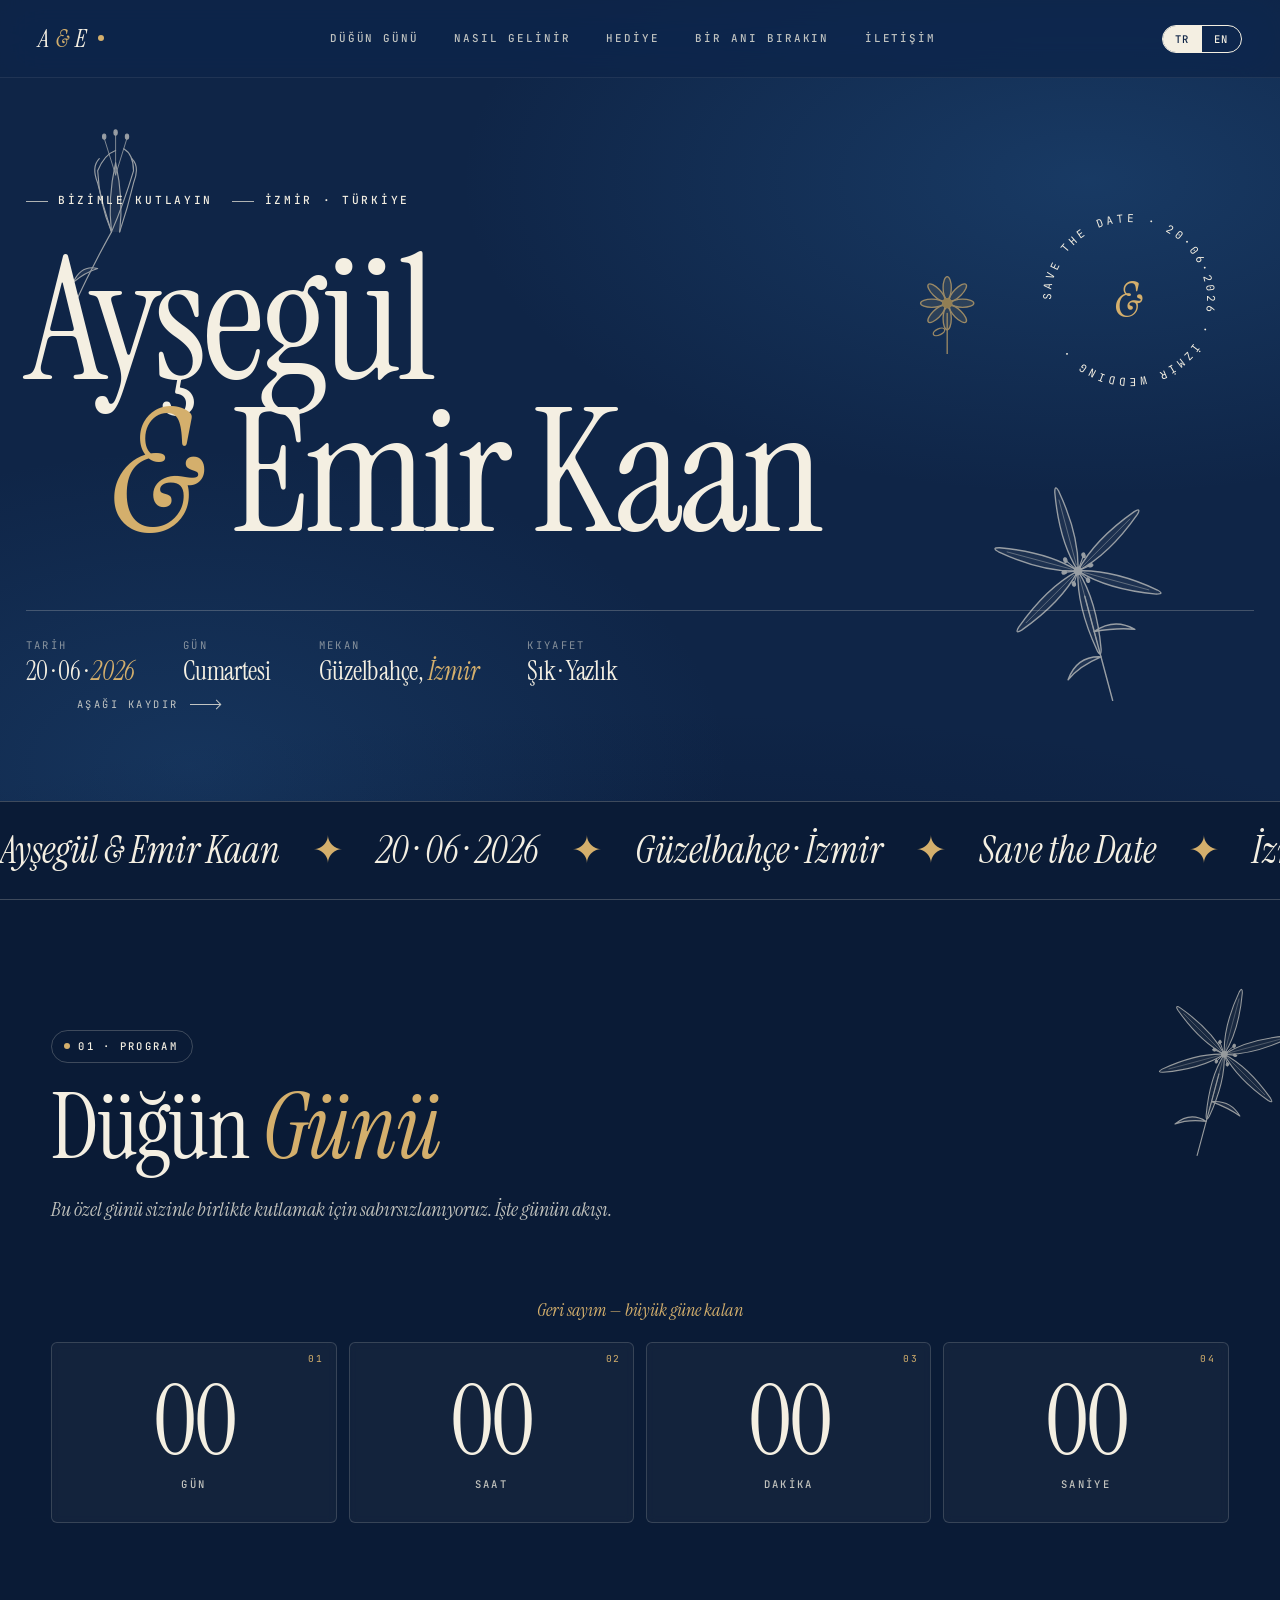
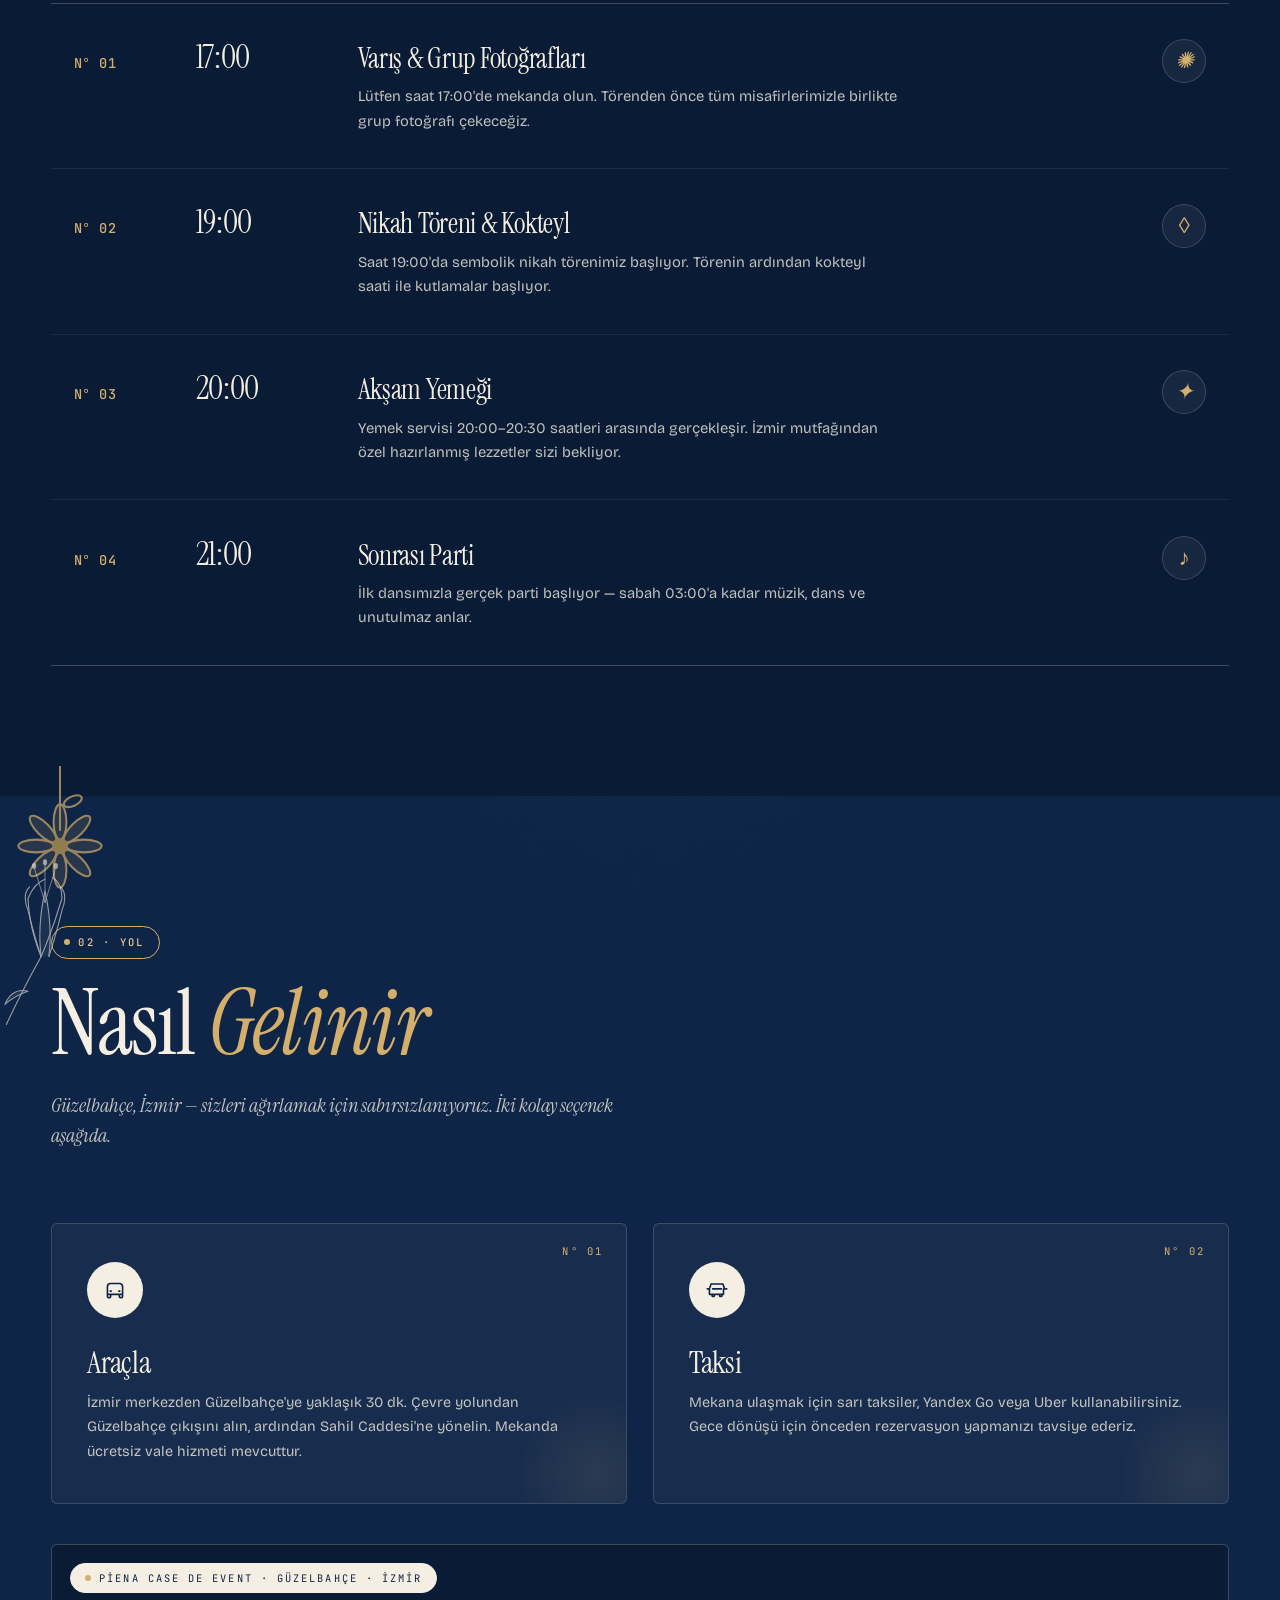
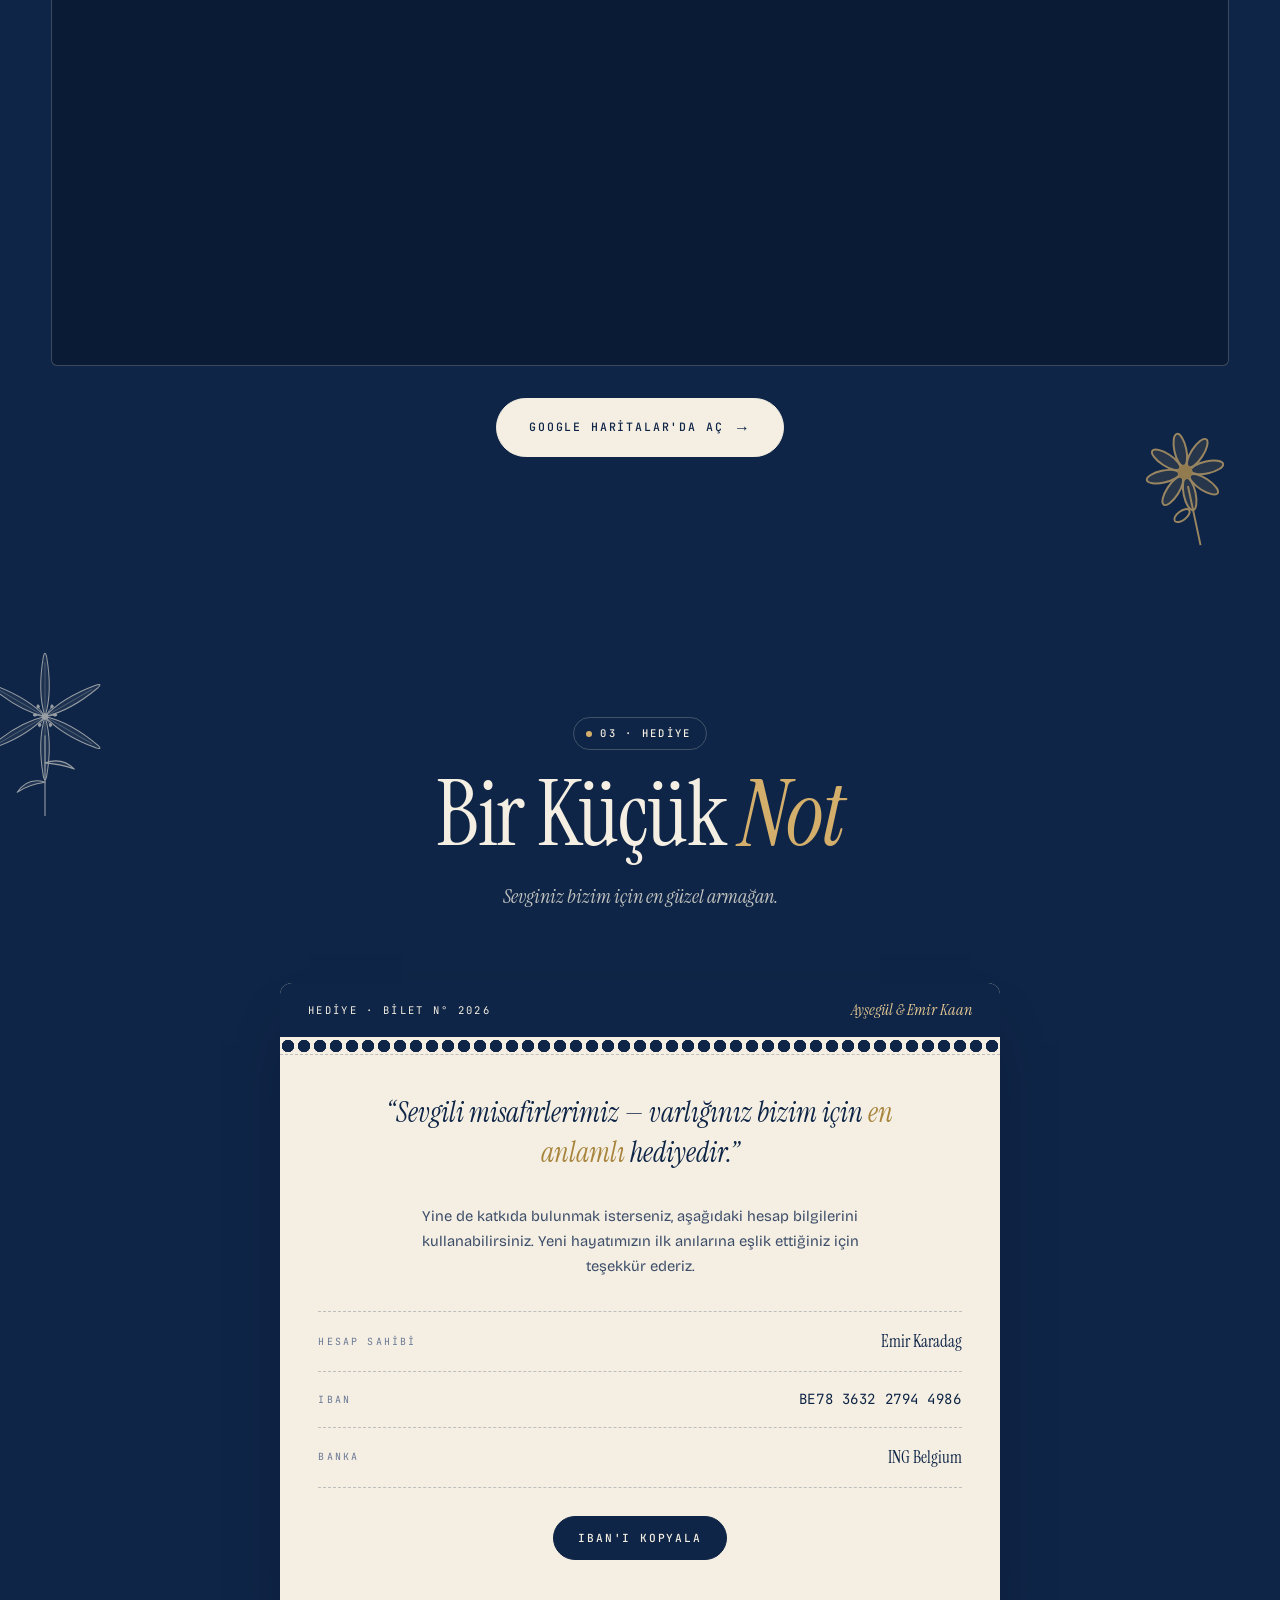
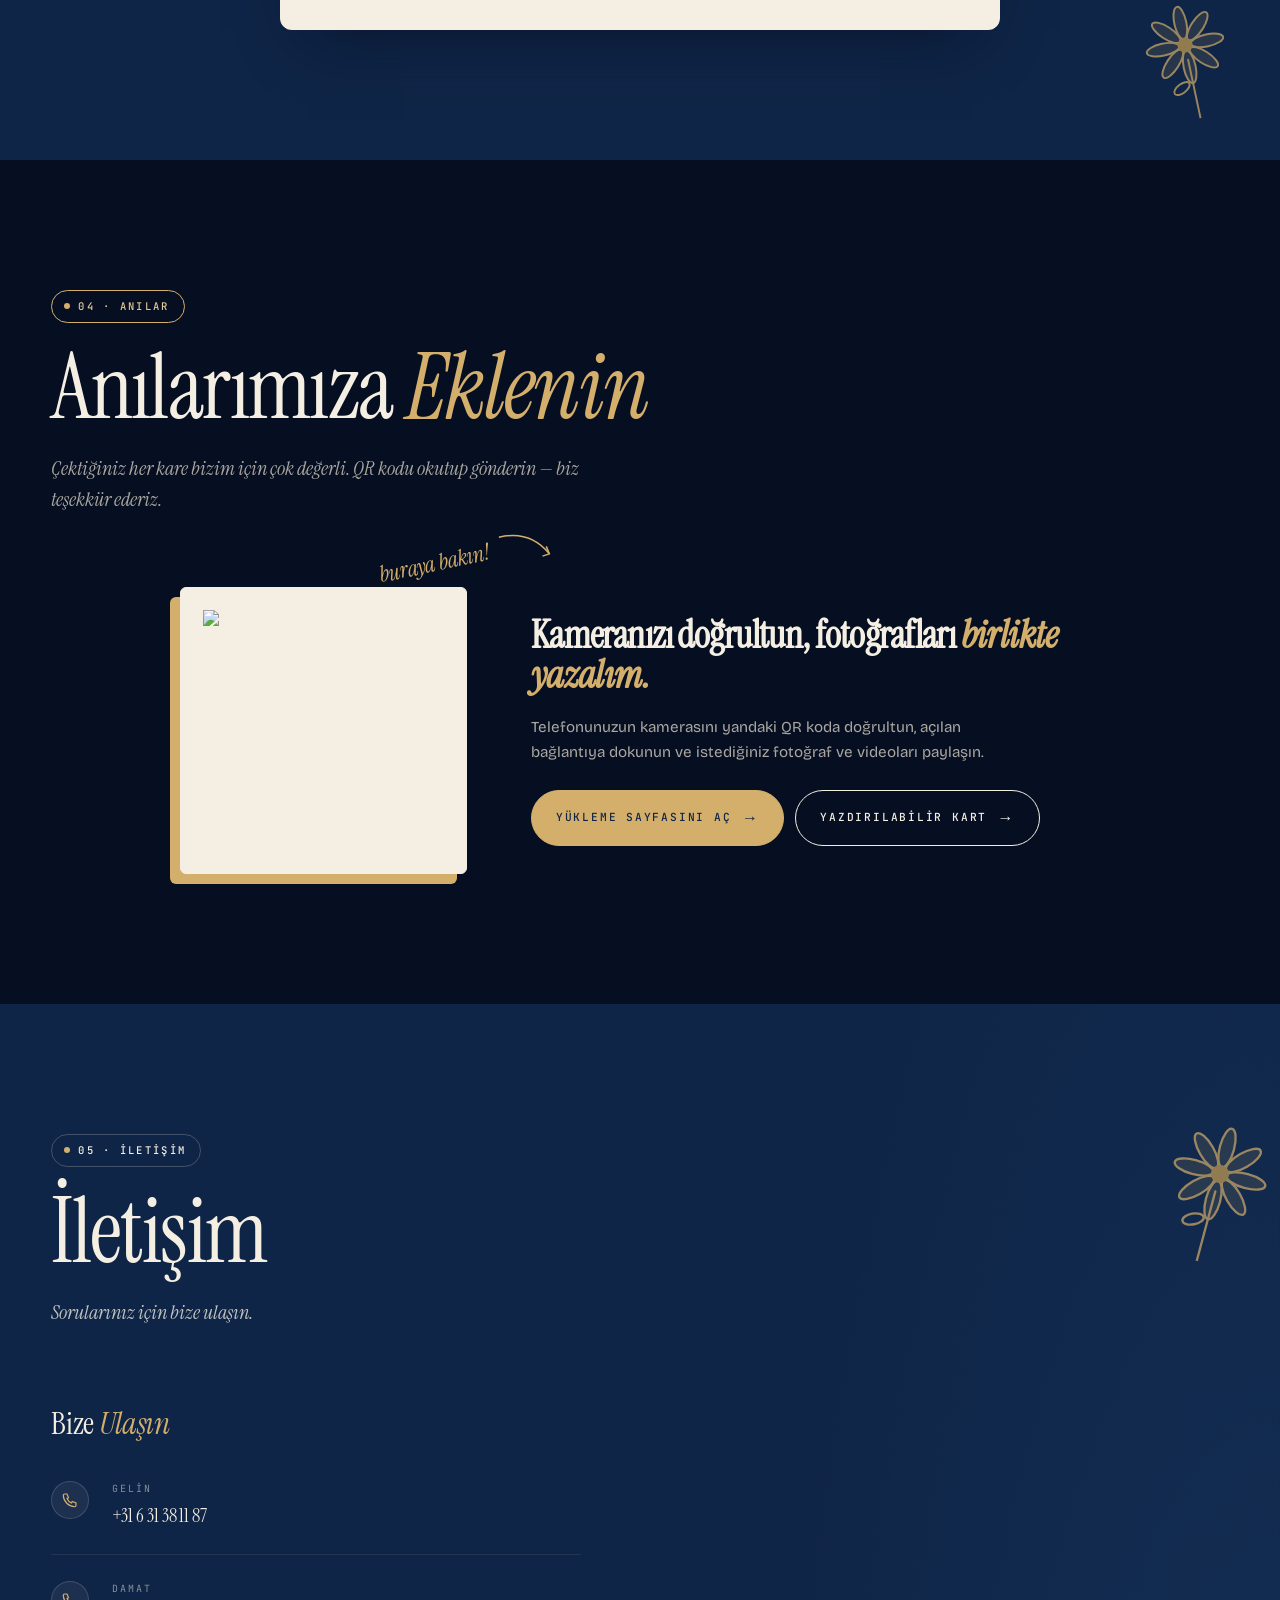
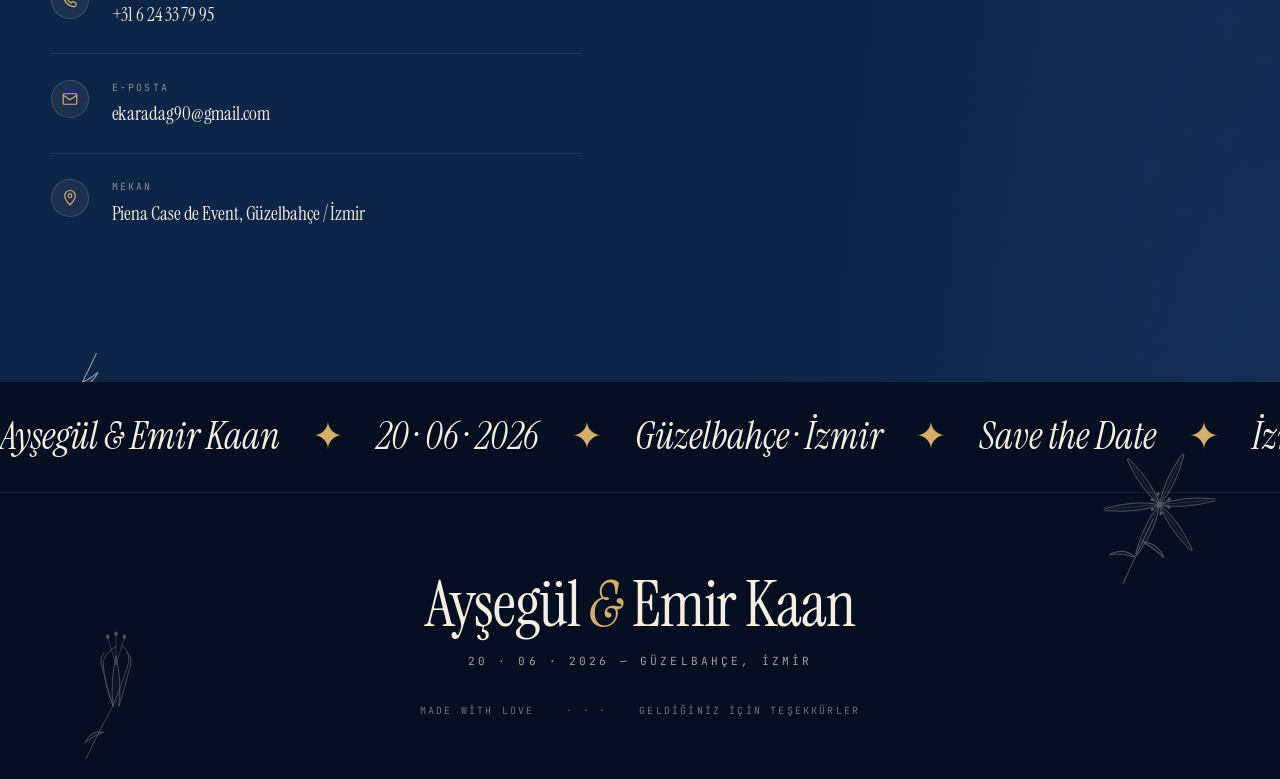
==== commit 71277e5d: "Apply 8 requested updates to wedding website - Replace "Aegean" with "İzmir" throughout (sticker, ma" ====
--- a/index.html
+++ b/index.html
@@ -26,7 +26,6 @@
       <nav class="site-nav" role="navigation">
         <a href="#wedding-day"   data-i18n="nav_wedding_day"></a>
         <a href="#getting-there" data-i18n="nav_getting_there"></a>
-        <a href="#accommodation" data-i18n="nav_accommodation"></a>
         <a href="#registry"      data-i18n="nav_registry"></a>
         <a href="#memory"        data-i18n="nav_memory"></a>
         <a href="#contact"       data-i18n="nav_contact"></a>
@@ -48,7 +47,6 @@
   <nav class="mobile-nav" id="mobile-nav" role="navigation">
     <a href="#wedding-day"   data-i18n="nav_wedding_day"   onclick="closeMenu()"></a>
     <a href="#getting-there" data-i18n="nav_getting_there" onclick="closeMenu()"></a>
-    <a href="#accommodation" data-i18n="nav_accommodation" onclick="closeMenu()"></a>
     <a href="#registry"      data-i18n="nav_registry"      onclick="closeMenu()"></a>
     <a href="#memory"        data-i18n="nav_memory"        onclick="closeMenu()"></a>
     <a href="#contact"       data-i18n="nav_contact"       onclick="closeMenu()"></a>
@@ -221,7 +219,7 @@
           </defs>
           <text fill="#F4EFE2" font-family="JetBrains Mono, monospace" font-size="11" letter-spacing="3">
             <textPath href="#circlePath" startOffset="0">
-              SAVE  THE  DATE  ·  20·06·2026  ·  AEGEAN  WEDDING  ·  
+              SAVE  THE  DATE  ·  20·06·2026  ·  İZMİR  WEDDING  ·
             </textPath>
           </text>
         </svg>
@@ -280,7 +278,7 @@
 
         <div class="tl-row">
           <div class="tl-num">N°&nbsp;01</div>
-          <div class="tl-time">14:00</div>
+          <div class="tl-time">17:00</div>
           <div class="tl-body">
             <div class="tl-title" data-i18n="tl_ceremony_title"></div>
             <div class="tl-desc"  data-i18n="tl_ceremony_desc"></div>
@@ -290,7 +288,7 @@
 
         <div class="tl-row">
           <div class="tl-num">N°&nbsp;02</div>
-          <div class="tl-time">15:30</div>
+          <div class="tl-time">19:00</div>
           <div class="tl-body">
             <div class="tl-title" data-i18n="tl_cocktail_title"></div>
             <div class="tl-desc"  data-i18n="tl_cocktail_desc"></div>
@@ -300,7 +298,7 @@
 
         <div class="tl-row">
           <div class="tl-num">N°&nbsp;03</div>
-          <div class="tl-time">18:00</div>
+          <div class="tl-time">20:00</div>
           <div class="tl-body">
             <div class="tl-title" data-i18n="tl_dinner_title"></div>
             <div class="tl-desc"  data-i18n="tl_dinner_desc"></div>
@@ -349,7 +347,7 @@
         <div class="gt-card reveal reveal-d2">
           <span class="gt-card-num">N°&nbsp;02</span>
           <div class="gt-icon-box">
-            <svg viewBox="0 0 24 24"><rect x="5" y="4" width="14" height="14" rx="2"/><path d="M5 14h14M9 4v10M15 4v10M8 21l1-3M16 21l-1-3"/><circle cx="9" cy="17" r="0.6" fill="currentColor" stroke="none"/><circle cx="15" cy="17" r="0.6" fill="currentColor" stroke="none"/></svg>
+            <svg viewBox="0 0 24 24" fill="none" stroke="currentColor" stroke-width="1.5" stroke-linecap="round" stroke-linejoin="round"><path d="M5 11l1.5-4.5h11L19 11M5 11v5m0 0h1m12-5v5m0 0h-1M6 16h12M7.5 16v1.5a.5.5 0 0 0 .5.5h1a.5.5 0 0 0 .5-.5V16M14.5 16v1.5a.5.5 0 0 0 .5.5h1a.5.5 0 0 0 .5-.5V16M8 11h8M3 11h2M19 11h2"/></svg>
           </div>
           <div class="gt-card-title" data-i18n="gt_transit_title"></div>
           <div class="gt-card-text"  data-i18n="gt_transit_text"></div>
@@ -359,20 +357,20 @@
       <div class="map-wrap reveal reveal-d3">
         <div class="map-meta">
           <span class="pin"></span>
-          <span>Güzelbahçe · İzmir · 38.36°N 26.85°E</span>
+          <span>Piena Case de Event · Güzelbahçe · İzmir</span>
         </div>
         <iframe
-          src="https://www.google.com/maps?q=G%C3%BCzelbah%C3%A7e%2C%20%C4%B0zmir%2C%20Turkey&hl=tr&z=13&output=embed"
+          src="https://www.google.com/maps?q=Piena+Event%2C+Abdullah+Baydar+Caddesi+No%3A56%2C+G%C3%BCzelbah%C3%A7e%2C+%C4%B0zmir%2C+T%C3%BCrkiye&hl=tr&z=17&output=embed"
           allowfullscreen=""
           loading="lazy"
           referrerpolicy="no-referrer-when-downgrade"
-          title="Google Maps — Güzelbahçe, İzmir">
+          title="Google Maps — Piena Event, Güzelbahçe, İzmir">
         </iframe>
       </div>
 
       <div class="map-action reveal reveal-d3">
         <a class="btn btn-filled btn-lg"
-           href="https://maps.app.goo.gl/hZJZBb7vHxMT7HbWA"
+           href="https://www.google.com/maps/search/Piena+Event,+Abdullah+Baydar+Caddesi+No:56,+G%C3%BCzelbah%C3%A7e,+%C4%B0zmir,+T%C3%BCrkiye"
            target="_blank" rel="noopener"
            data-i18n="gt_map_btn"></a>
       </div>
@@ -380,71 +378,6 @@
     </div>
   </section>
 
-
-  <!-- ============================================================
-       ACCOMMODATION
-       ============================================================ -->
-  <section id="accommodation" class="section-pad alt-bg-cream" data-screen-label="accommodation">
-    <div class="flora section-flora f-cream flora-tr flora-sway" aria-hidden="true"><svg><use href="#flora-lily" /></svg></div>
-    <div class="flora section-flora f-gold flora-bl flora-sway-slow" aria-hidden="true"><svg><use href="#flora-daisy" /></svg></div>
-    <div class="container">
-
-      <div class="section-head">
-        <span class="section-tag tag-olive reveal"><span class="dot"></span><span data-i18n="ac_label"></span></span>
-        <h2 class="h-display reveal reveal-d1" data-i18n="ac_title"></h2>
-        <p class="lede reveal reveal-d1" data-i18n="ac_sub"></p>
-      </div>
-
-      <div class="hotels">
-
-        <div class="hotel-card reveal reveal-d1">
-          <div class="hotel-thumb hotel-thumb-1">
-            <span class="hotel-tag" data-i18n="hotel1_tag"></span>
-            <span class="hotel-icon">~</span>
-          </div>
-          <div class="hotel-body">
-            <div class="hotel-stars">★★★★★</div>
-            <div class="hotel-name" data-i18n="hotel1_name"></div>
-            <div class="hotel-loc"  data-i18n="hotel1_location"></div>
-            <div class="hotel-desc" data-i18n="hotel1_desc"></div>
-            <div class="hotel-price" data-i18n="hotel1_price"></div>
-            <a href="#" class="btn btn-block btn-noarrow" data-i18n="hotel_book_btn"></a>
-          </div>
-        </div>
-
-        <div class="hotel-card reveal reveal-d2">
-          <div class="hotel-thumb hotel-thumb-2">
-            <span class="hotel-tag" data-i18n="hotel2_tag"></span>
-            <span class="hotel-icon">✺</span>
-          </div>
-          <div class="hotel-body">
-            <div class="hotel-stars">★★★★</div>
-            <div class="hotel-name" data-i18n="hotel2_name"></div>
-            <div class="hotel-loc"  data-i18n="hotel2_location"></div>
-            <div class="hotel-desc" data-i18n="hotel2_desc"></div>
-            <div class="hotel-price" data-i18n="hotel2_price"></div>
-            <a href="#" class="btn btn-block btn-noarrow" data-i18n="hotel_book_btn"></a>
-          </div>
-        </div>
-
-        <div class="hotel-card reveal reveal-d3">
-          <div class="hotel-thumb hotel-thumb-3">
-            <span class="hotel-tag" data-i18n="hotel3_tag"></span>
-            <span class="hotel-icon">◈</span>
-          </div>
-          <div class="hotel-body">
-            <div class="hotel-stars">★★★★</div>
-            <div class="hotel-name" data-i18n="hotel3_name"></div>
-            <div class="hotel-loc"  data-i18n="hotel3_location"></div>
-            <div class="hotel-desc" data-i18n="hotel3_desc"></div>
-            <div class="hotel-price" data-i18n="hotel3_price"></div>
-            <a href="#" class="btn btn-block btn-noarrow" data-i18n="hotel_book_btn"></a>
-          </div>
-        </div>
-
-      </div>
-    </div>
-  </section>
 
 
   <!-- ============================================================
@@ -474,15 +407,15 @@
           <div class="iban-block">
             <div class="iban-row">
               <span class="iban-label" data-i18n="reg_holder_label"></span>
-              <span class="iban-value" id="account-holder">Ayşegül [Soyad]</span>
+              <span class="iban-value" id="account-holder">Emir Karadag</span>
             </div>
             <div class="iban-row">
               <span class="iban-label">IBAN</span>
-              <span class="iban-value iban-code" id="iban-code">TR00 0000 0000 0000 0000 0000 00</span>
+              <span class="iban-value iban-code" id="iban-code">BE78 3632 2794 4986</span>
             </div>
             <div class="iban-row">
               <span class="iban-label" data-i18n="reg_bank_label"></span>
-              <span class="iban-value" id="bank-name">[Banka Adı]</span>
+              <span class="iban-value" id="bank-name">ING Belgium</span>
             </div>
           </div>
 
@@ -563,7 +496,7 @@
               <div>
                 <div class="contact-entry-label" data-i18n="ct_bride_label"></div>
                 <div class="contact-entry-val">
-                  <a href="tel:+905001234567">+90 500 123 45 67</a>
+                  <a href="tel:+31631381187">+31 6 31 38 11 87</a>
                 </div>
               </div>
             </div>
@@ -575,7 +508,7 @@
               <div>
                 <div class="contact-entry-label" data-i18n="ct_groom_label"></div>
                 <div class="contact-entry-val">
-                  <a href="tel:+905009876543">+90 500 987 65 43</a>
+                  <a href="tel:+31624337995">+31 6 24 33 79 95</a>
                 </div>
               </div>
             </div>
@@ -587,7 +520,7 @@
               <div>
                 <div class="contact-entry-label" data-i18n="ct_email_label"></div>
                 <div class="contact-entry-val">
-                  <a href="/cdn-cgi/l/email-protection#fb9a82889e9c8e97d59e969289bb9e839a968b979ed5989496"><span class="__cf_email__" data-cfemail="503129233537253c7e353d3922103528313d203c357e333f3d">[email&#160;protected]</span></a>
+                  <a href="mailto:ekaradag90@gmail.com">ekaradag90@gmail.com</a>
                 </div>
               </div>
             </div>
@@ -605,61 +538,6 @@
           </div>
         </div>
 
-        <div class="rsvp-card reveal reveal-d2">
-          <div class="rsvp-card-title" data-i18n="rsvp_title"></div>
-          <div class="rsvp-card-sub"   data-i18n="rsvp_sub"></div>
-
-          <form id="rsvp-form" onsubmit="handleRsvp(event)" novalidate>
-
-            <div class="form-group">
-              <label class="form-label" data-i18n="form_attend_label"></label>
-              <div class="form-attend">
-                <label>
-                  <input type="radio" name="attending" value="yes" checked />
-                  <span class="y-icon">✓</span>
-                  <span data-i18n="form_attend_yes"></span>
-                </label>
-                <label>
-                  <input type="radio" name="attending" value="no" />
-                  <span class="y-icon">×</span>
-                  <span data-i18n="form_attend_no"></span>
-                </label>
-              </div>
-            </div>
-
-            <div class="form-group">
-              <label class="form-label" for="f-name" data-i18n="form_name_label"></label>
-              <input type="text" id="f-name" class="form-control"
-                     data-i18n-placeholder="form_name_placeholder" required />
-            </div>
-
-            <div class="form-group">
-              <label class="form-label" for="f-guests" data-i18n="form_guests_label"></label>
-              <select id="f-guests" class="form-control">
-                <option value="1">1</option>
-                <option value="2">2</option>
-                <option value="3">3</option>
-                <option value="4">4+</option>
-              </select>
-            </div>
-
-            <div class="form-group">
-              <label class="form-label" for="f-msg" data-i18n="form_msg_label"></label>
-              <textarea id="f-msg" class="form-control"
-                        data-i18n-placeholder="form_msg_placeholder"></textarea>
-            </div>
-
-            <button type="submit" class="btn btn-clay btn-block btn-lg" data-i18n="form_submit_btn"></button>
-            <p class="form-note" data-i18n="form_note"></p>
-
-          </form>
-
-          <div class="form-success-msg" id="form-success">
-            <div class="form-success-icon">&amp;</div>
-            <div class="form-success-title" data-i18n="form_success_title"></div>
-            <div class="form-success-sub"   data-i18n="form_success_sub"></div>
-          </div>
-        </div>
 
       </div>
     </div>
@@ -688,6 +566,6 @@
     </div>
   </footer>
 
-  <script data-cfasync="false" src="/cdn-cgi/scripts/5c5dd728/cloudflare-static/email-decode.min.js"></script><script src="app.js"></script>
+  <script src="app.js"></script>
 </body>
 </html>
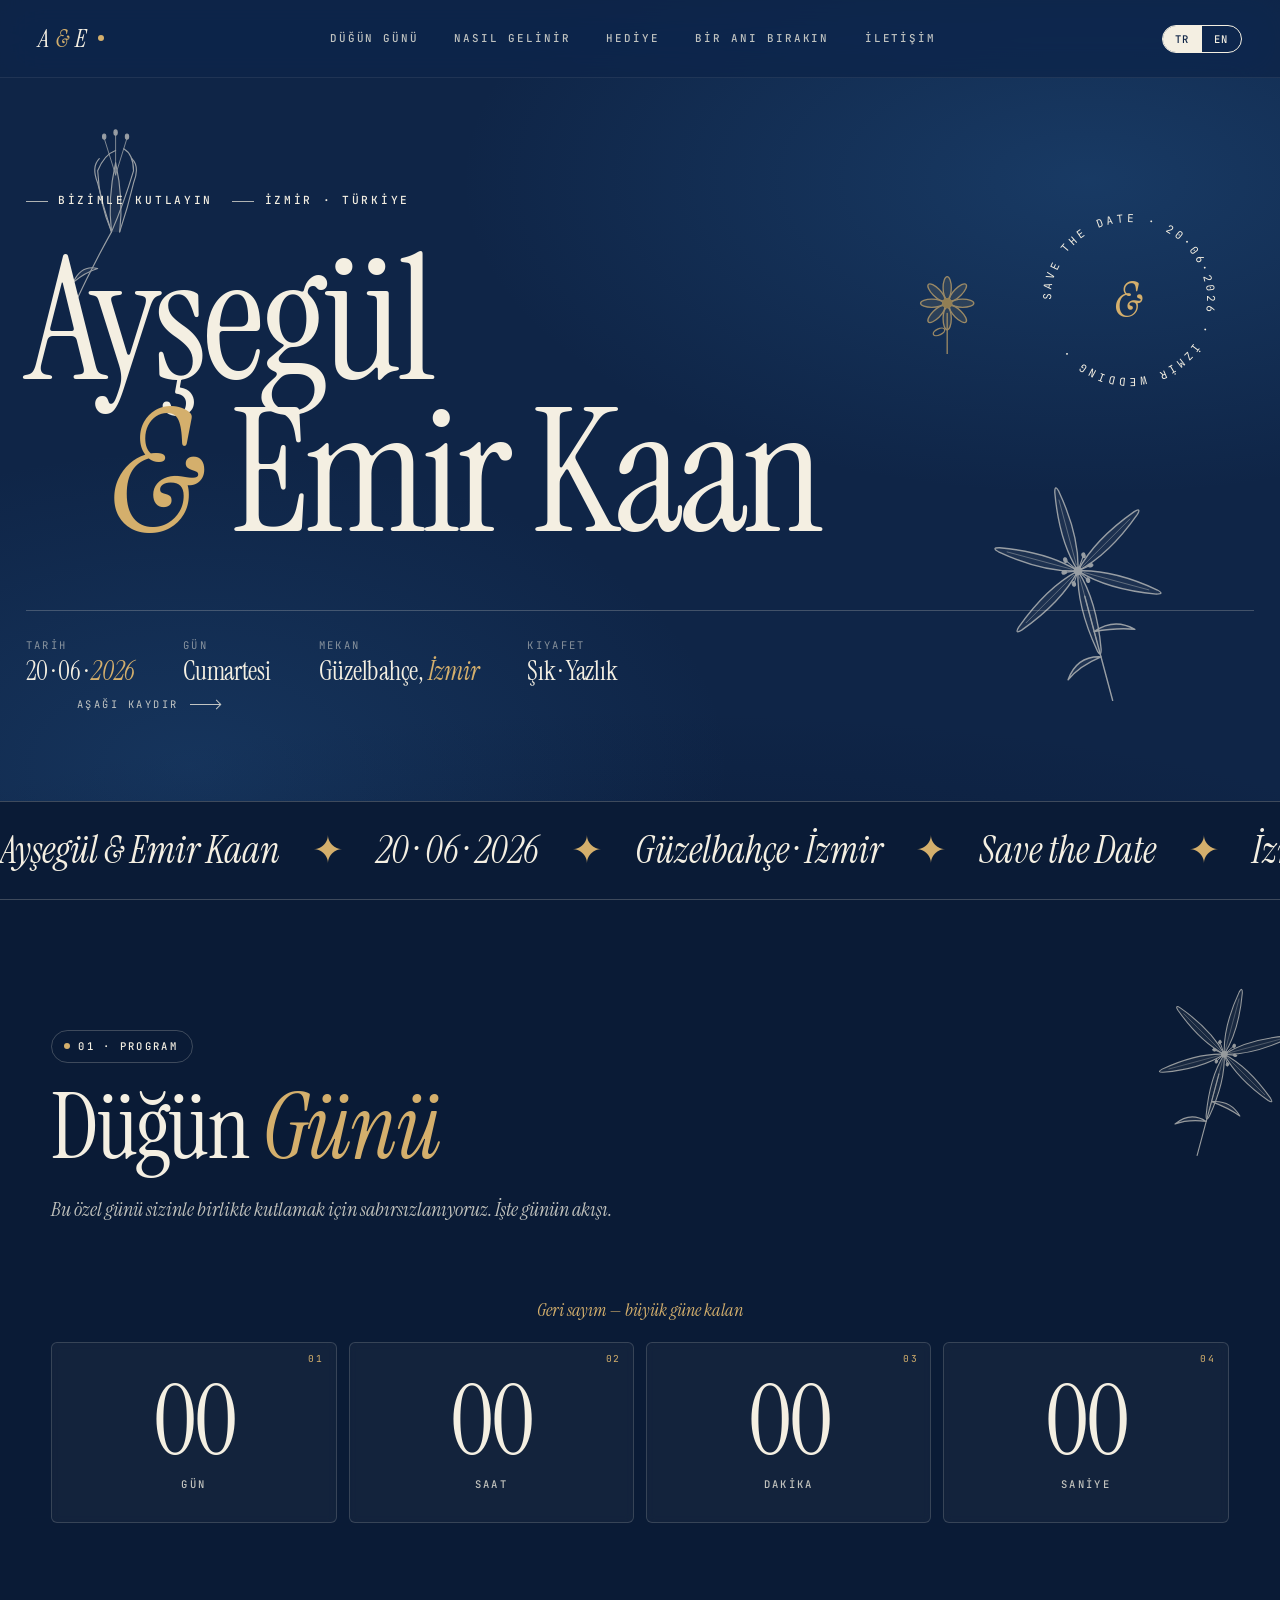
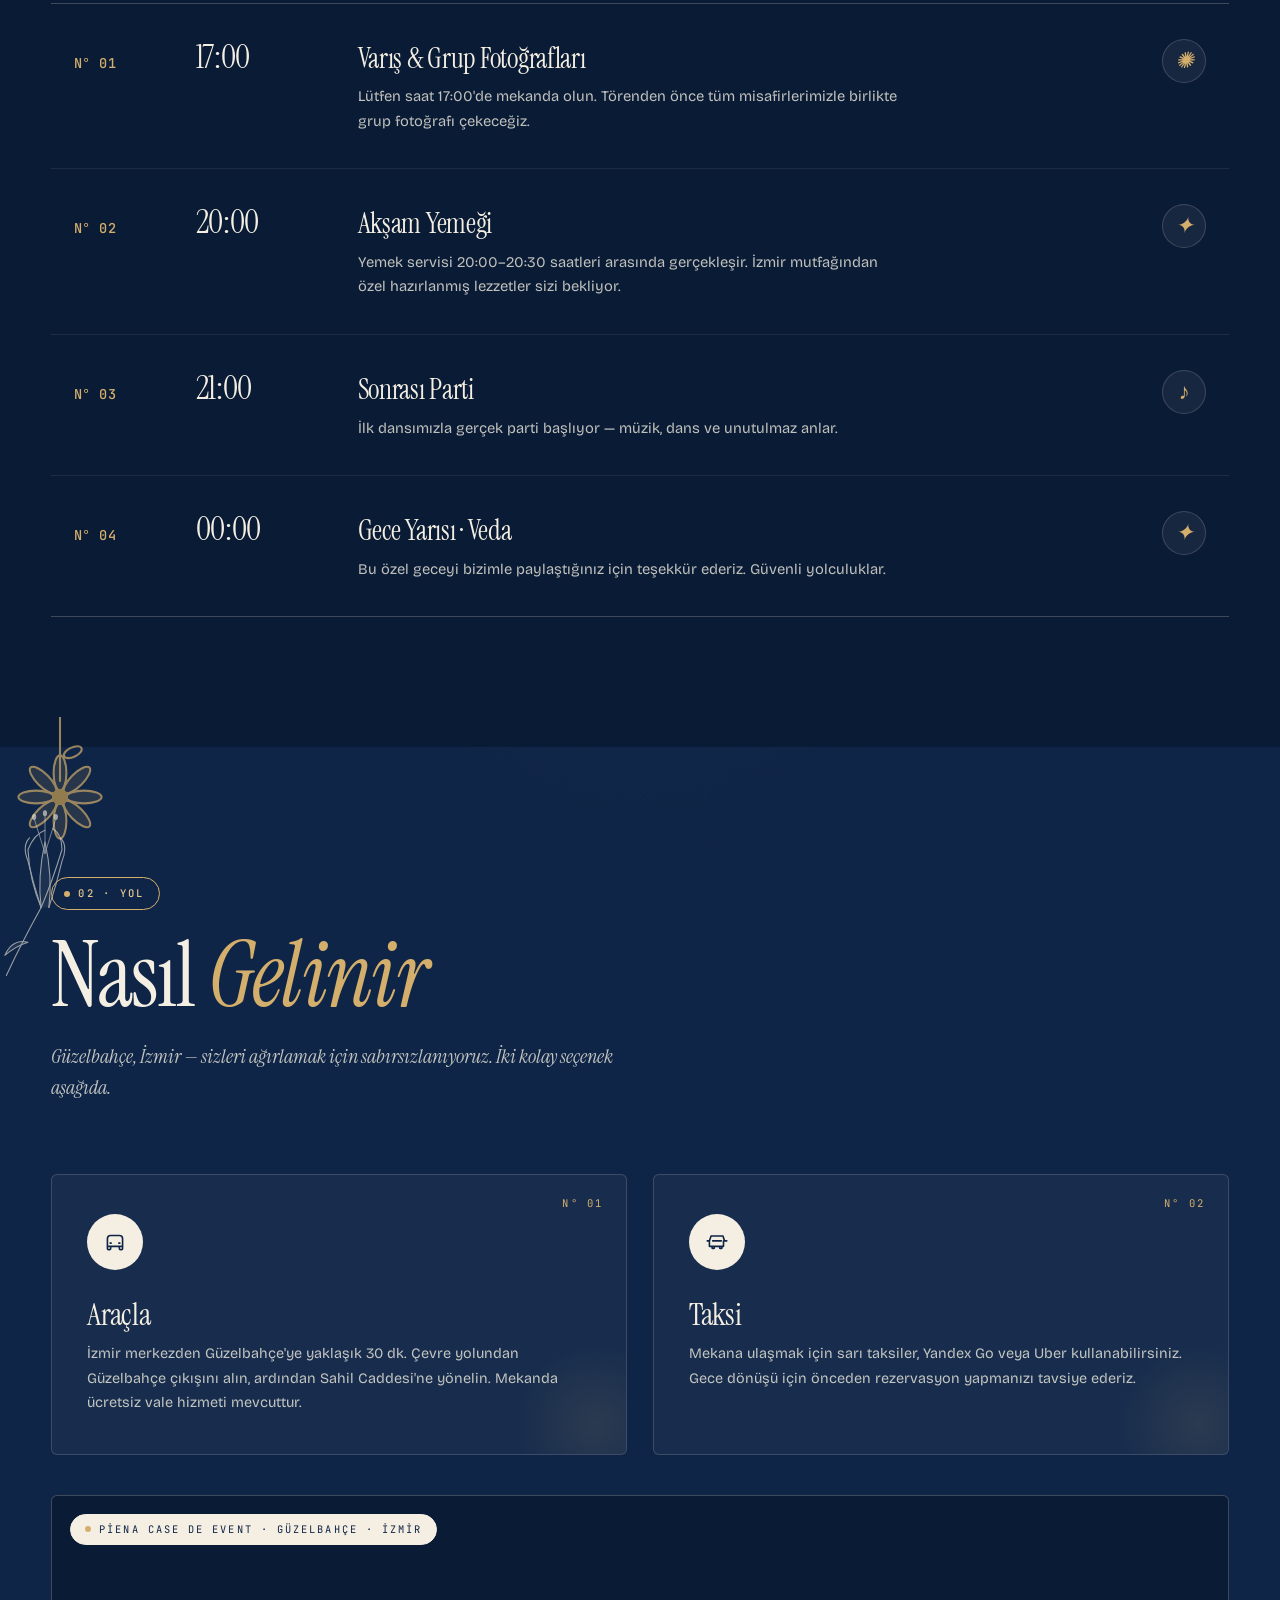
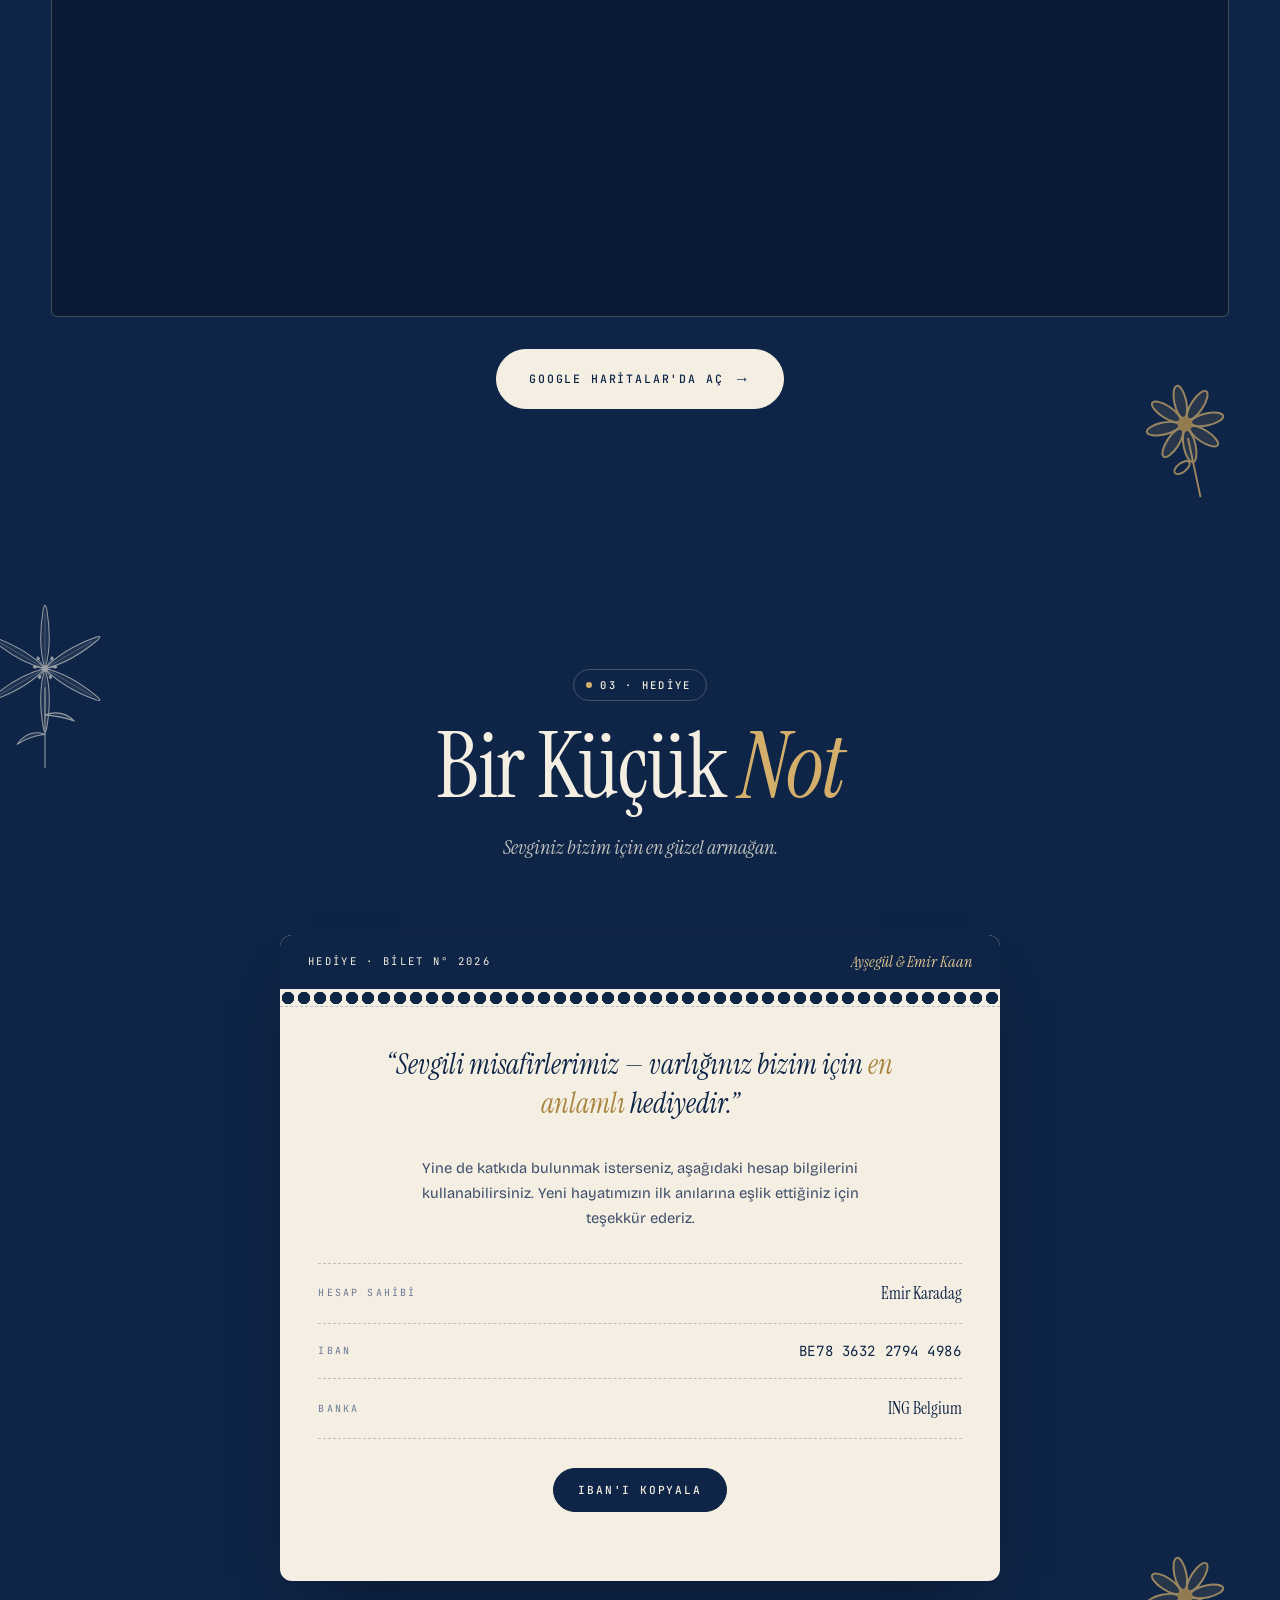
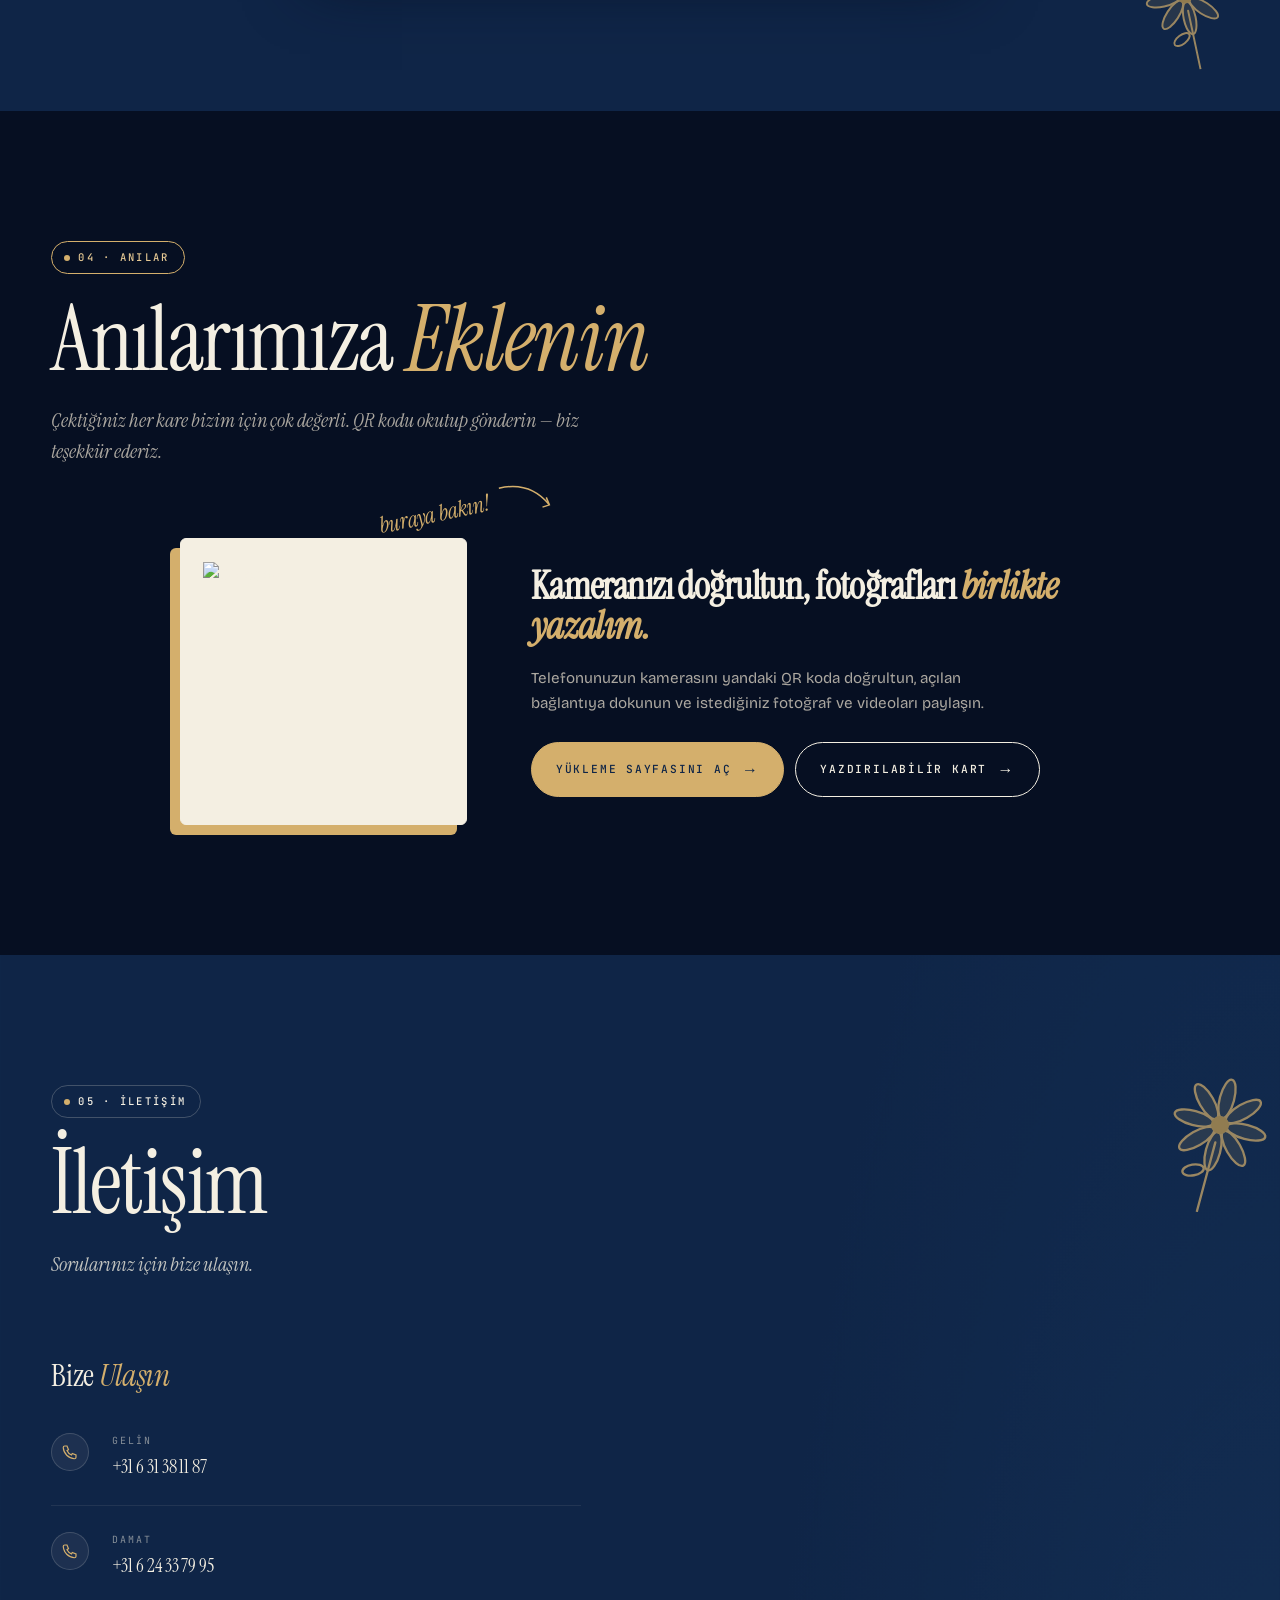
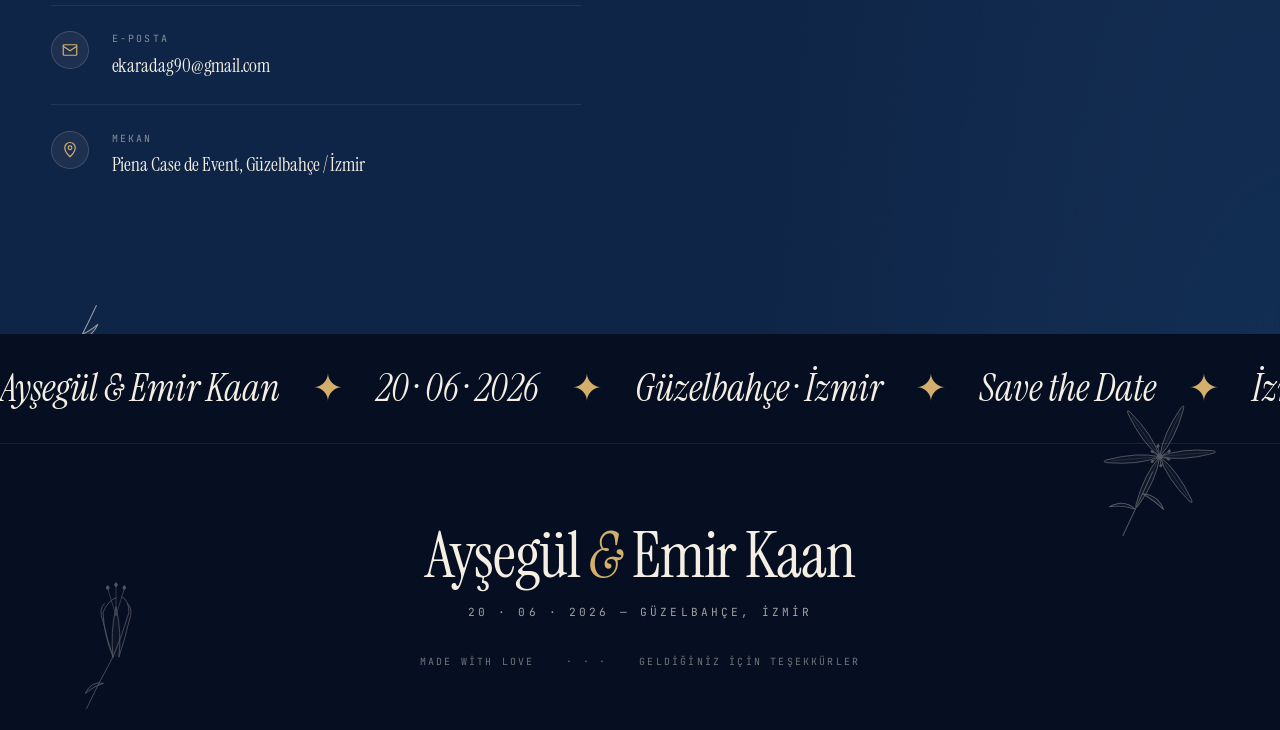
==== commit a984d9c9: "Refine wedding day timeline and sync remaining fixes - Remove ceremony row from timeline (stays priv" ====
--- a/index.html
+++ b/index.html
@@ -288,16 +288,6 @@
 
         <div class="tl-row">
           <div class="tl-num">N°&nbsp;02</div>
-          <div class="tl-time">19:00</div>
-          <div class="tl-body">
-            <div class="tl-title" data-i18n="tl_cocktail_title"></div>
-            <div class="tl-desc"  data-i18n="tl_cocktail_desc"></div>
-          </div>
-          <div class="tl-icon">◊</div>
-        </div>
-
-        <div class="tl-row">
-          <div class="tl-num">N°&nbsp;03</div>
           <div class="tl-time">20:00</div>
           <div class="tl-body">
             <div class="tl-title" data-i18n="tl_dinner_title"></div>
@@ -307,13 +297,23 @@
         </div>
 
         <div class="tl-row">
-          <div class="tl-num">N°&nbsp;04</div>
+          <div class="tl-num">N°&nbsp;03</div>
           <div class="tl-time">21:00</div>
           <div class="tl-body">
             <div class="tl-title" data-i18n="tl_party_title"></div>
             <div class="tl-desc"  data-i18n="tl_party_desc"></div>
           </div>
           <div class="tl-icon">♪</div>
+        </div>
+
+        <div class="tl-row">
+          <div class="tl-num">N°&nbsp;04</div>
+          <div class="tl-time">00:00</div>
+          <div class="tl-body">
+            <div class="tl-title" data-i18n="tl_end_title"></div>
+            <div class="tl-desc"  data-i18n="tl_end_desc"></div>
+          </div>
+          <div class="tl-icon">✦</div>
         </div>
 
       </div>
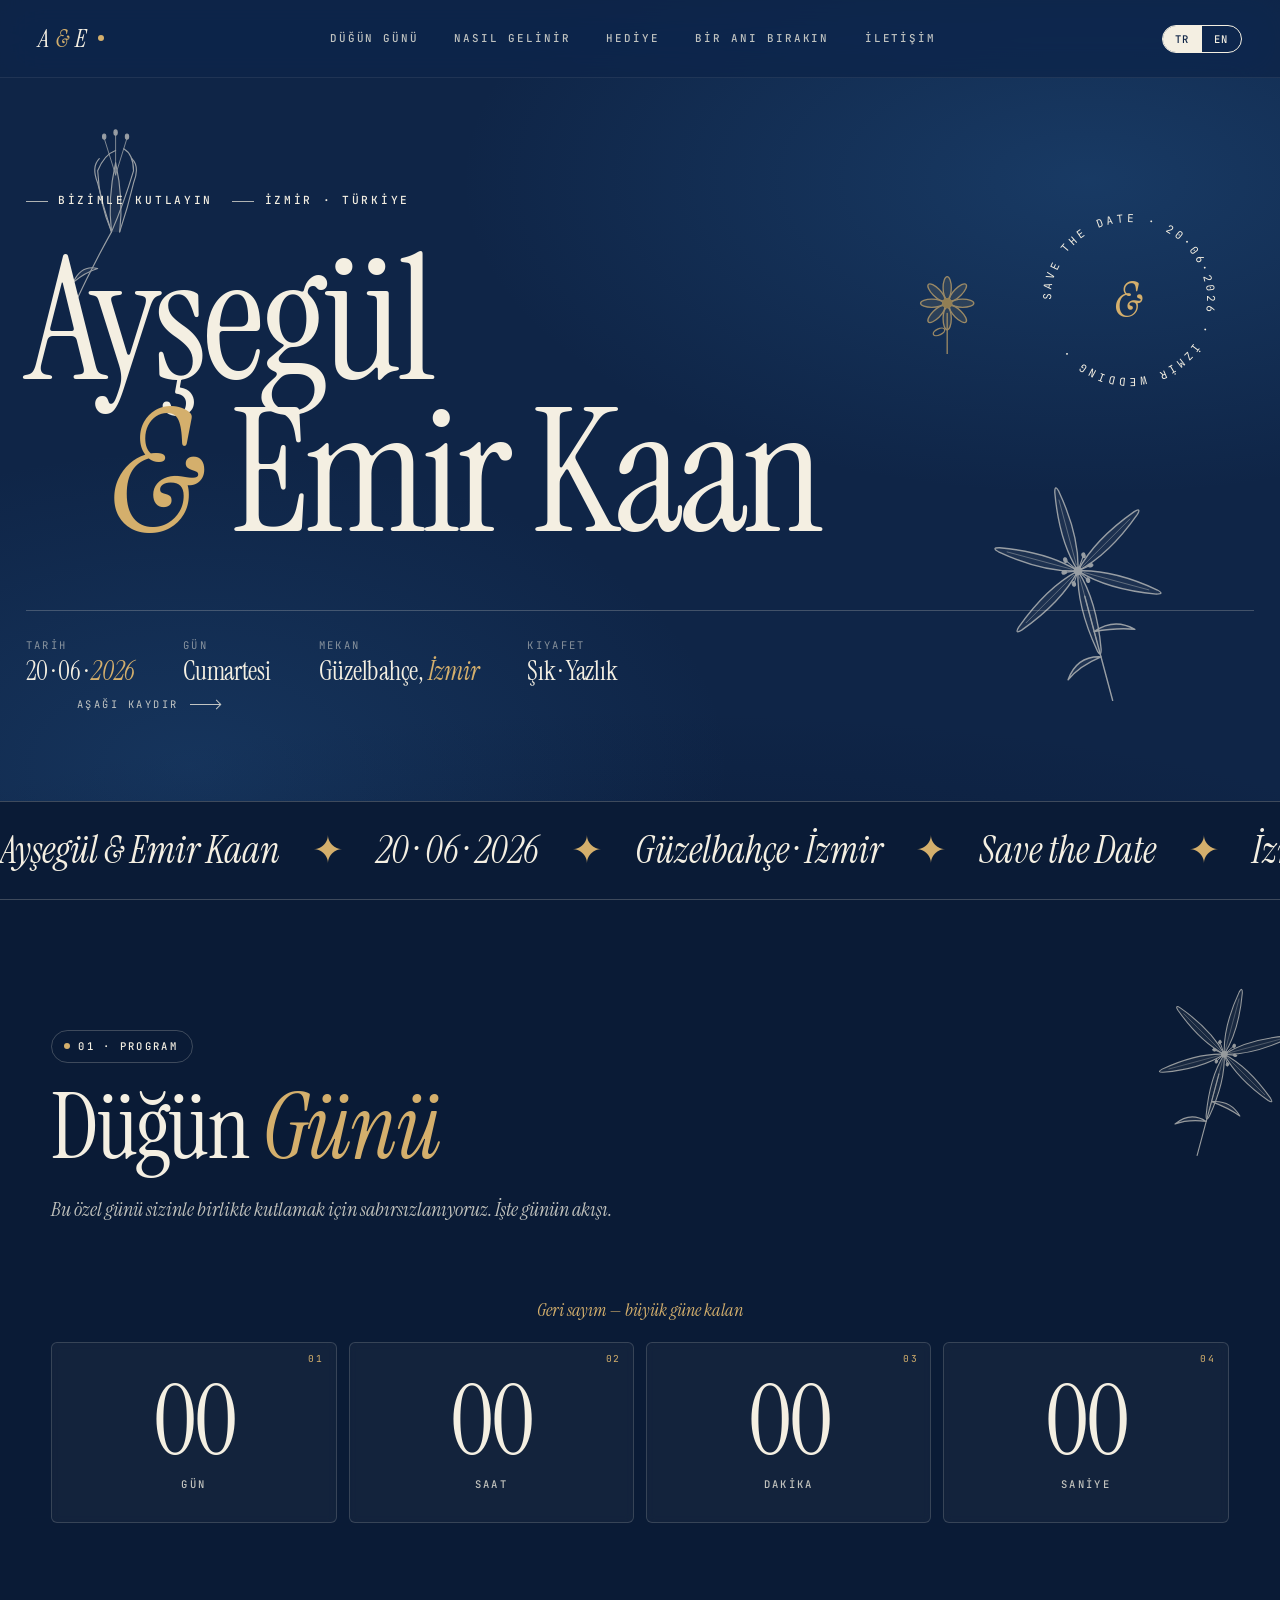
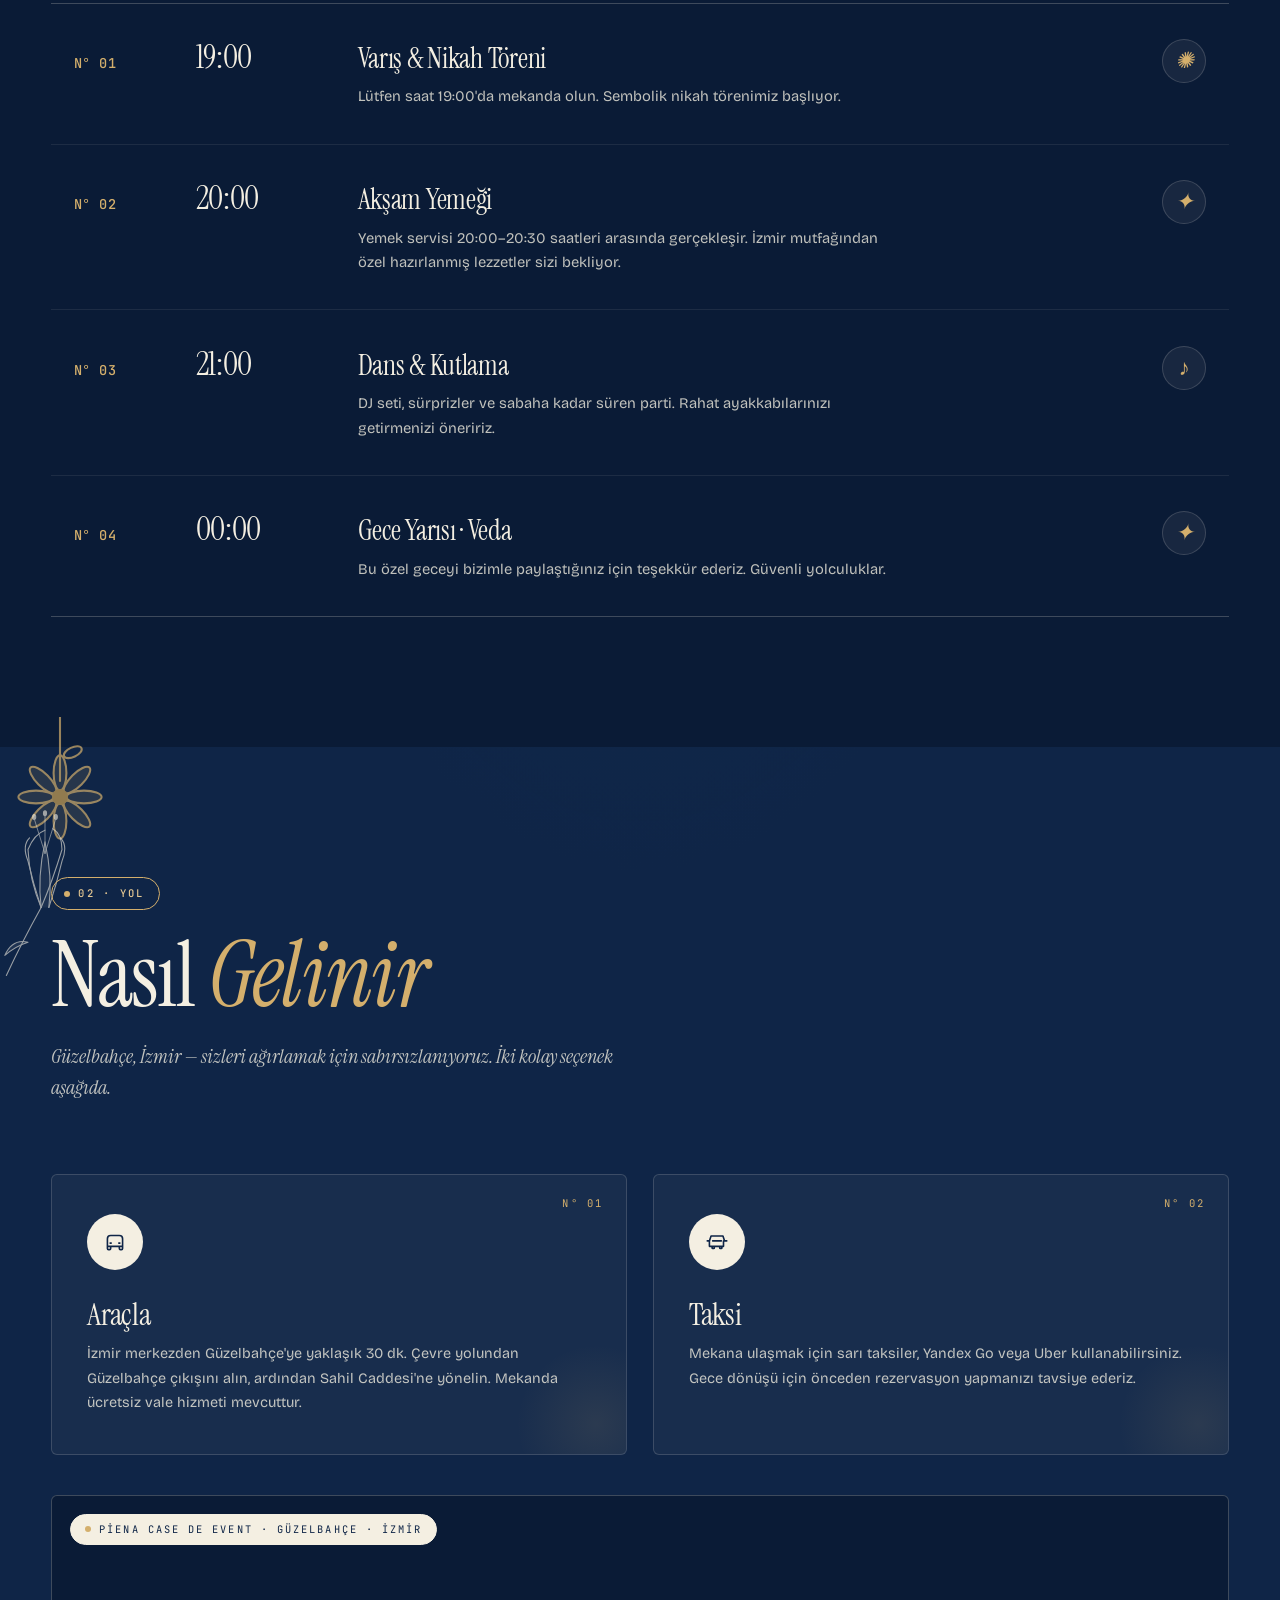
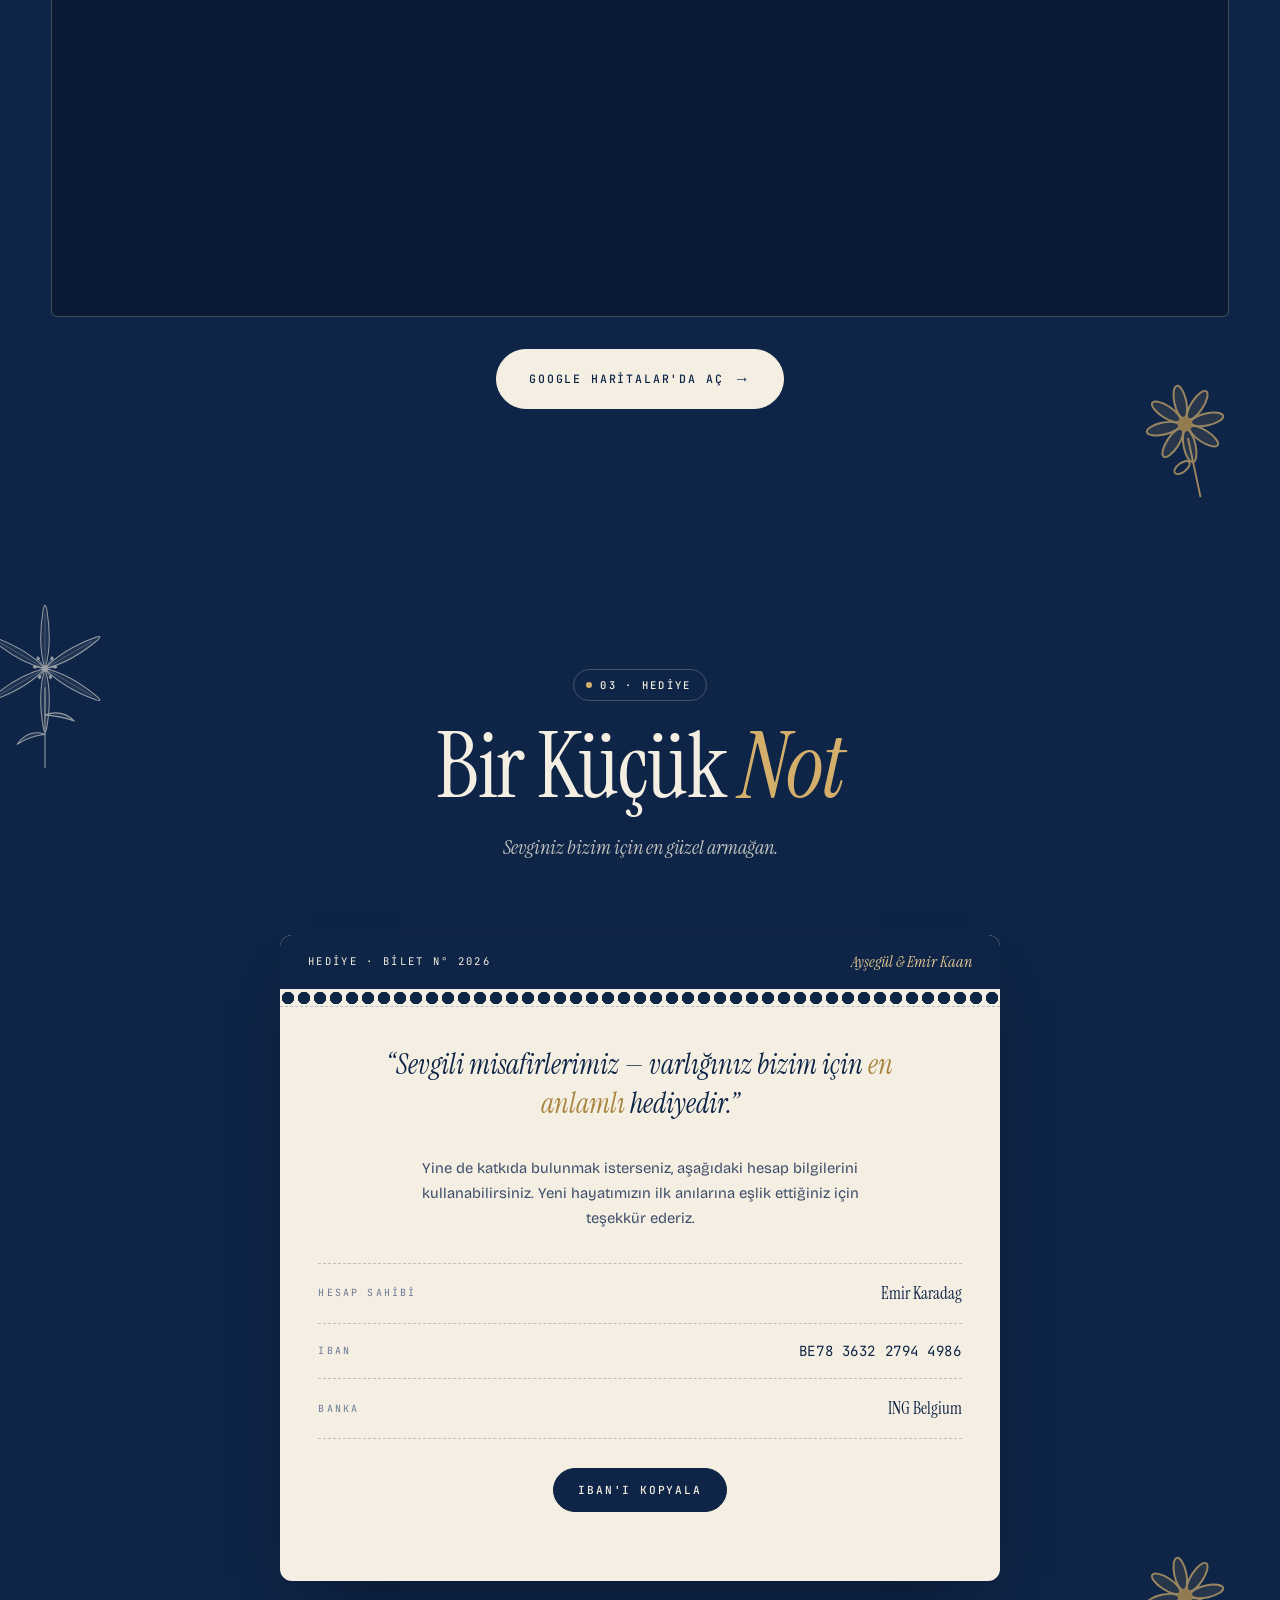
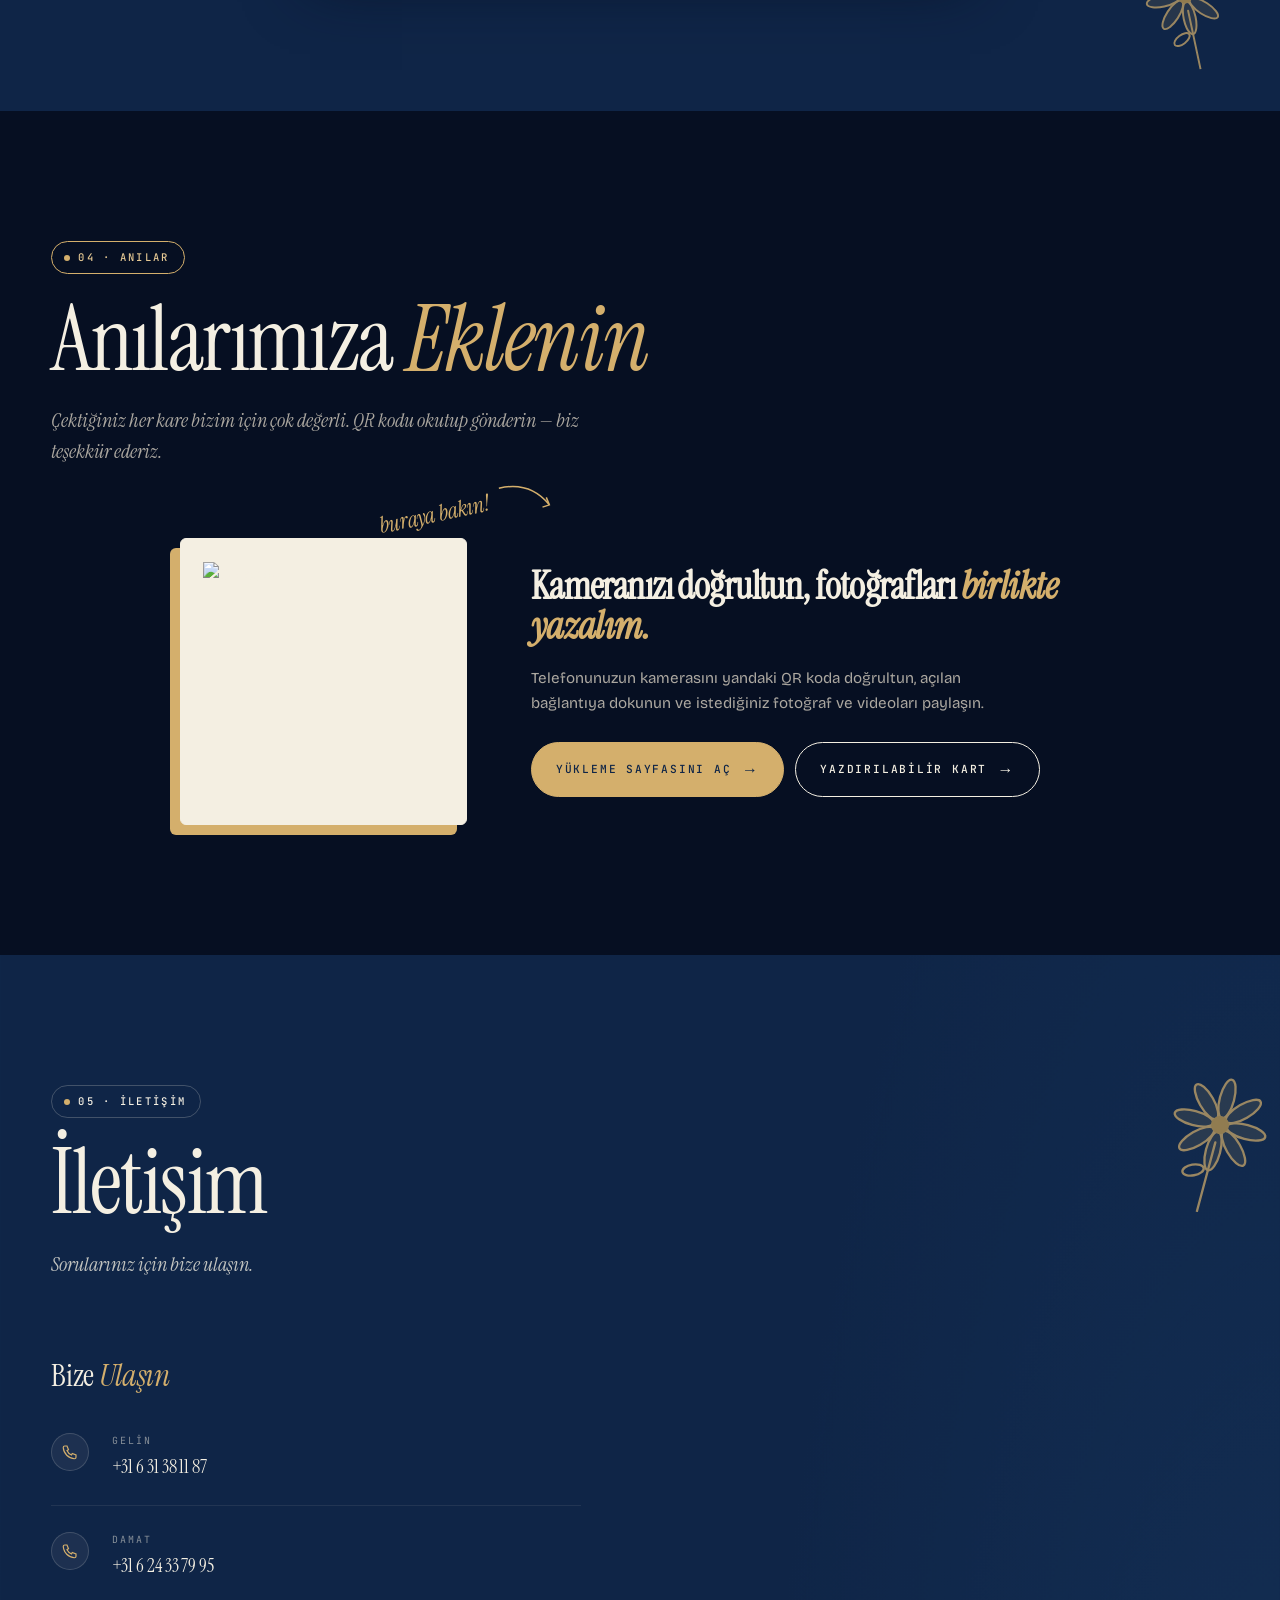
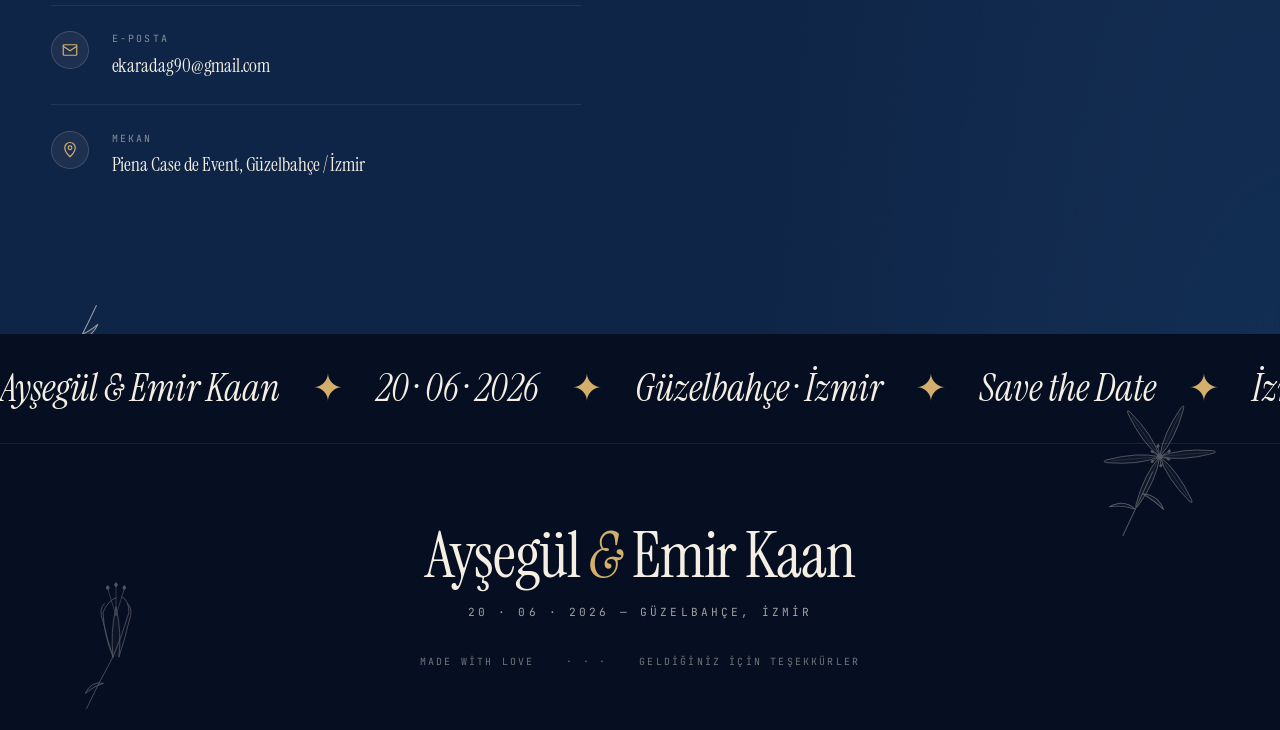
==== commit d750582f: "Update timeline: arrival+ceremony at 19:00, restore dance & celebrate Co-Authored-By: Claude Sonnet " ====
--- a/index.html
+++ b/index.html
@@ -278,7 +278,7 @@
 
         <div class="tl-row">
           <div class="tl-num">N°&nbsp;01</div>
-          <div class="tl-time">17:00</div>
+          <div class="tl-time">19:00</div>
           <div class="tl-body">
             <div class="tl-title" data-i18n="tl_ceremony_title"></div>
             <div class="tl-desc"  data-i18n="tl_ceremony_desc"></div>
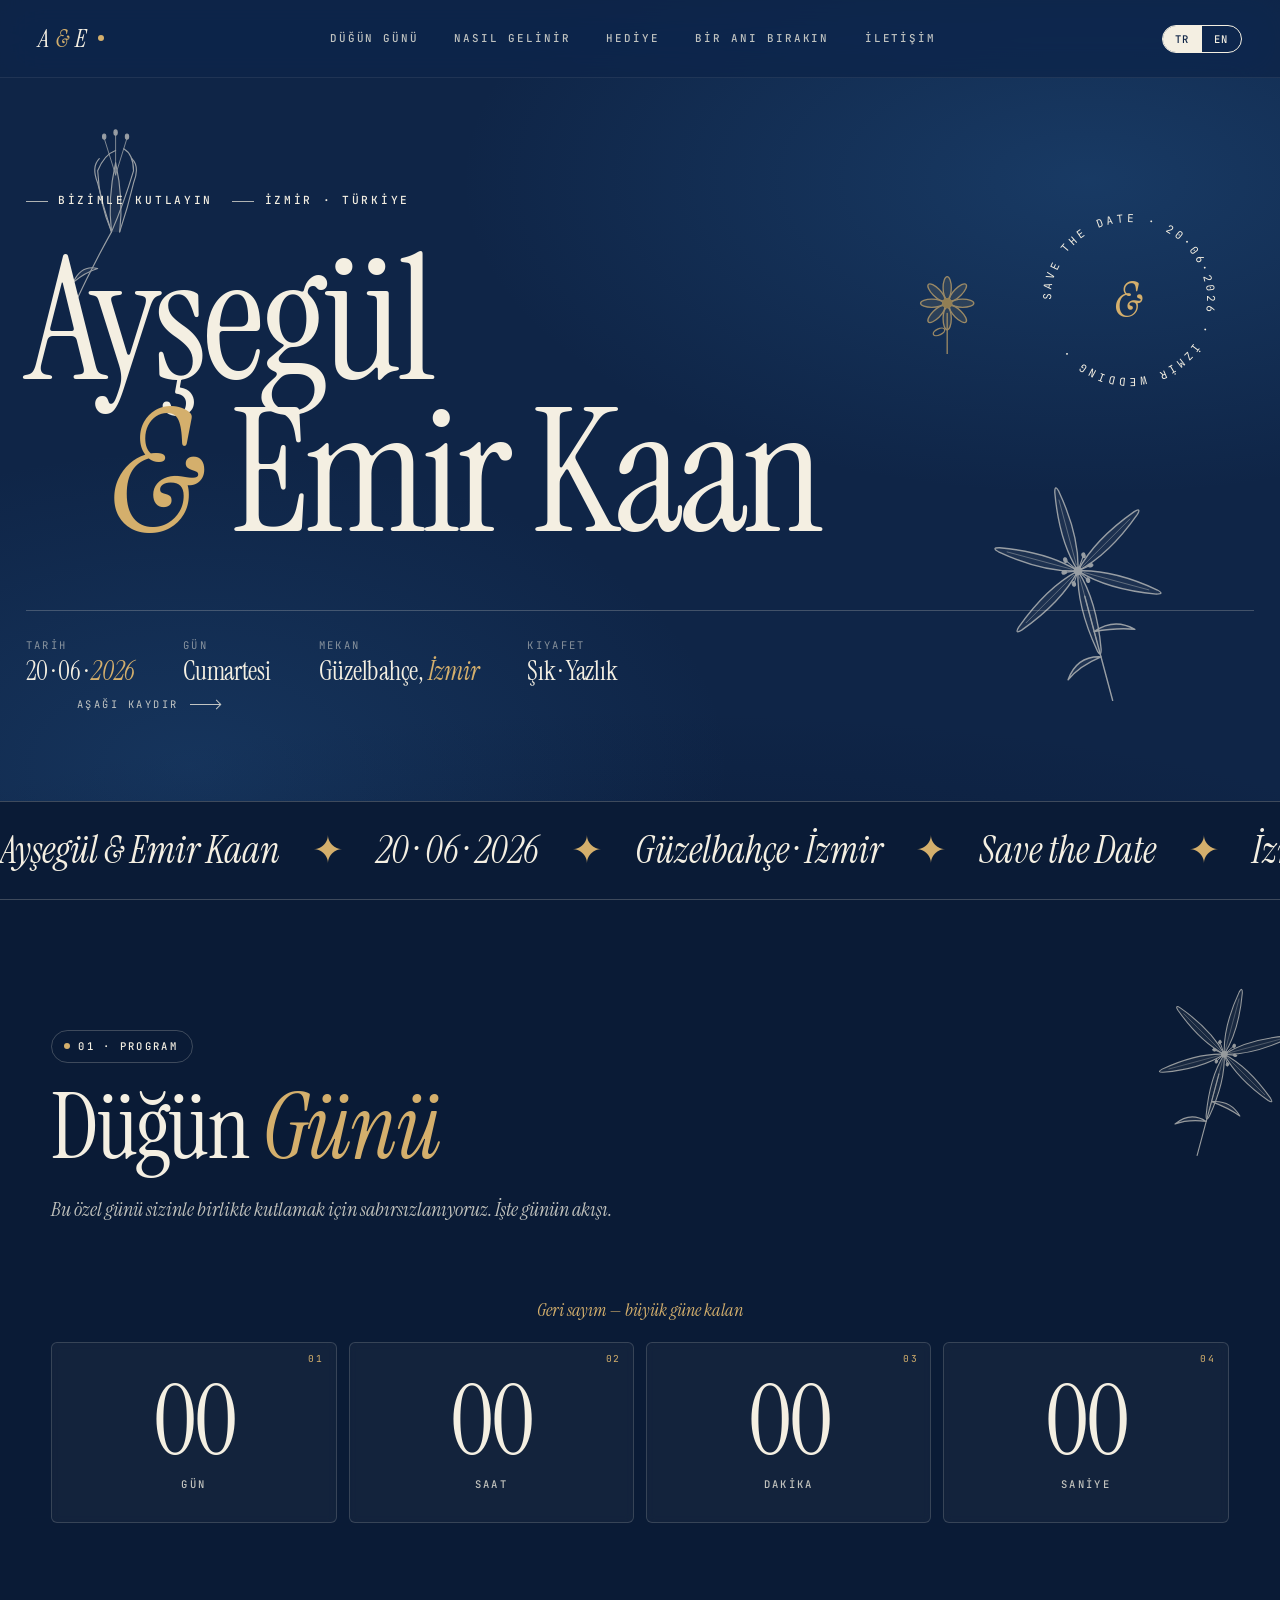
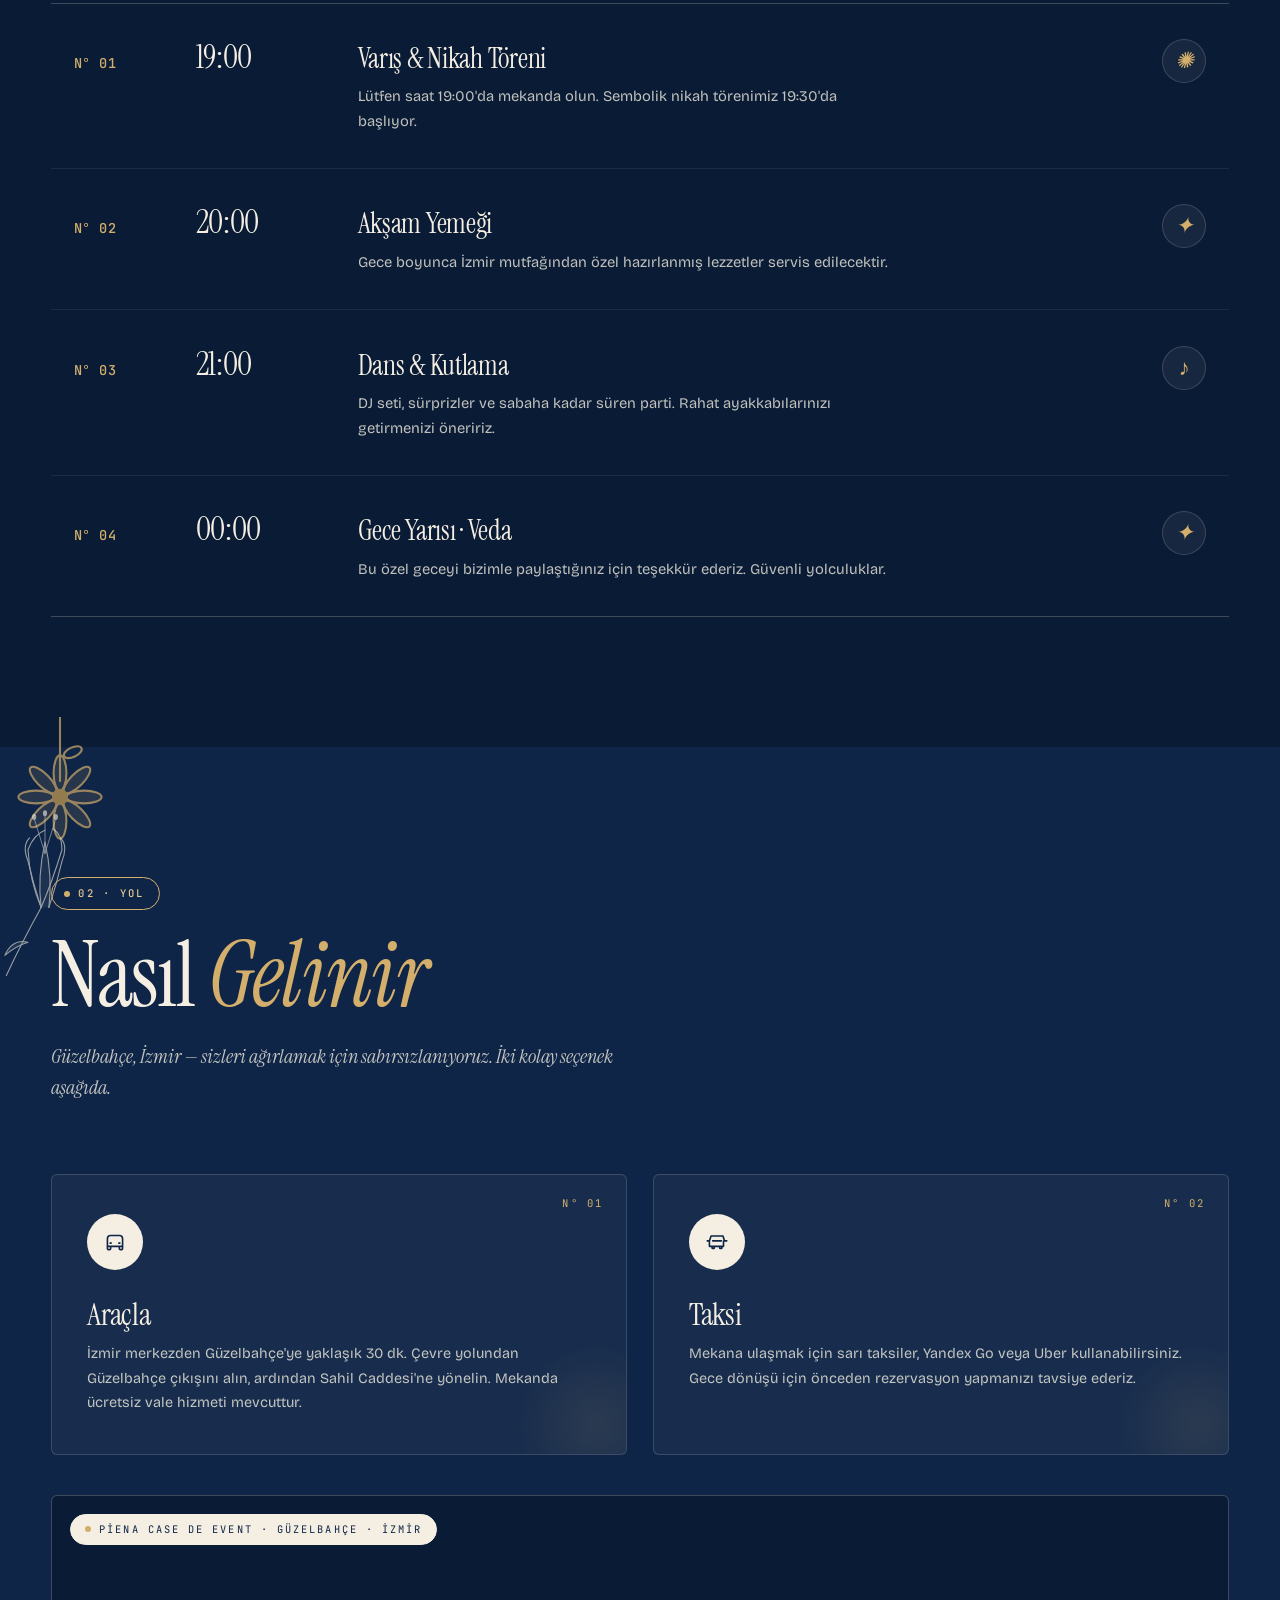
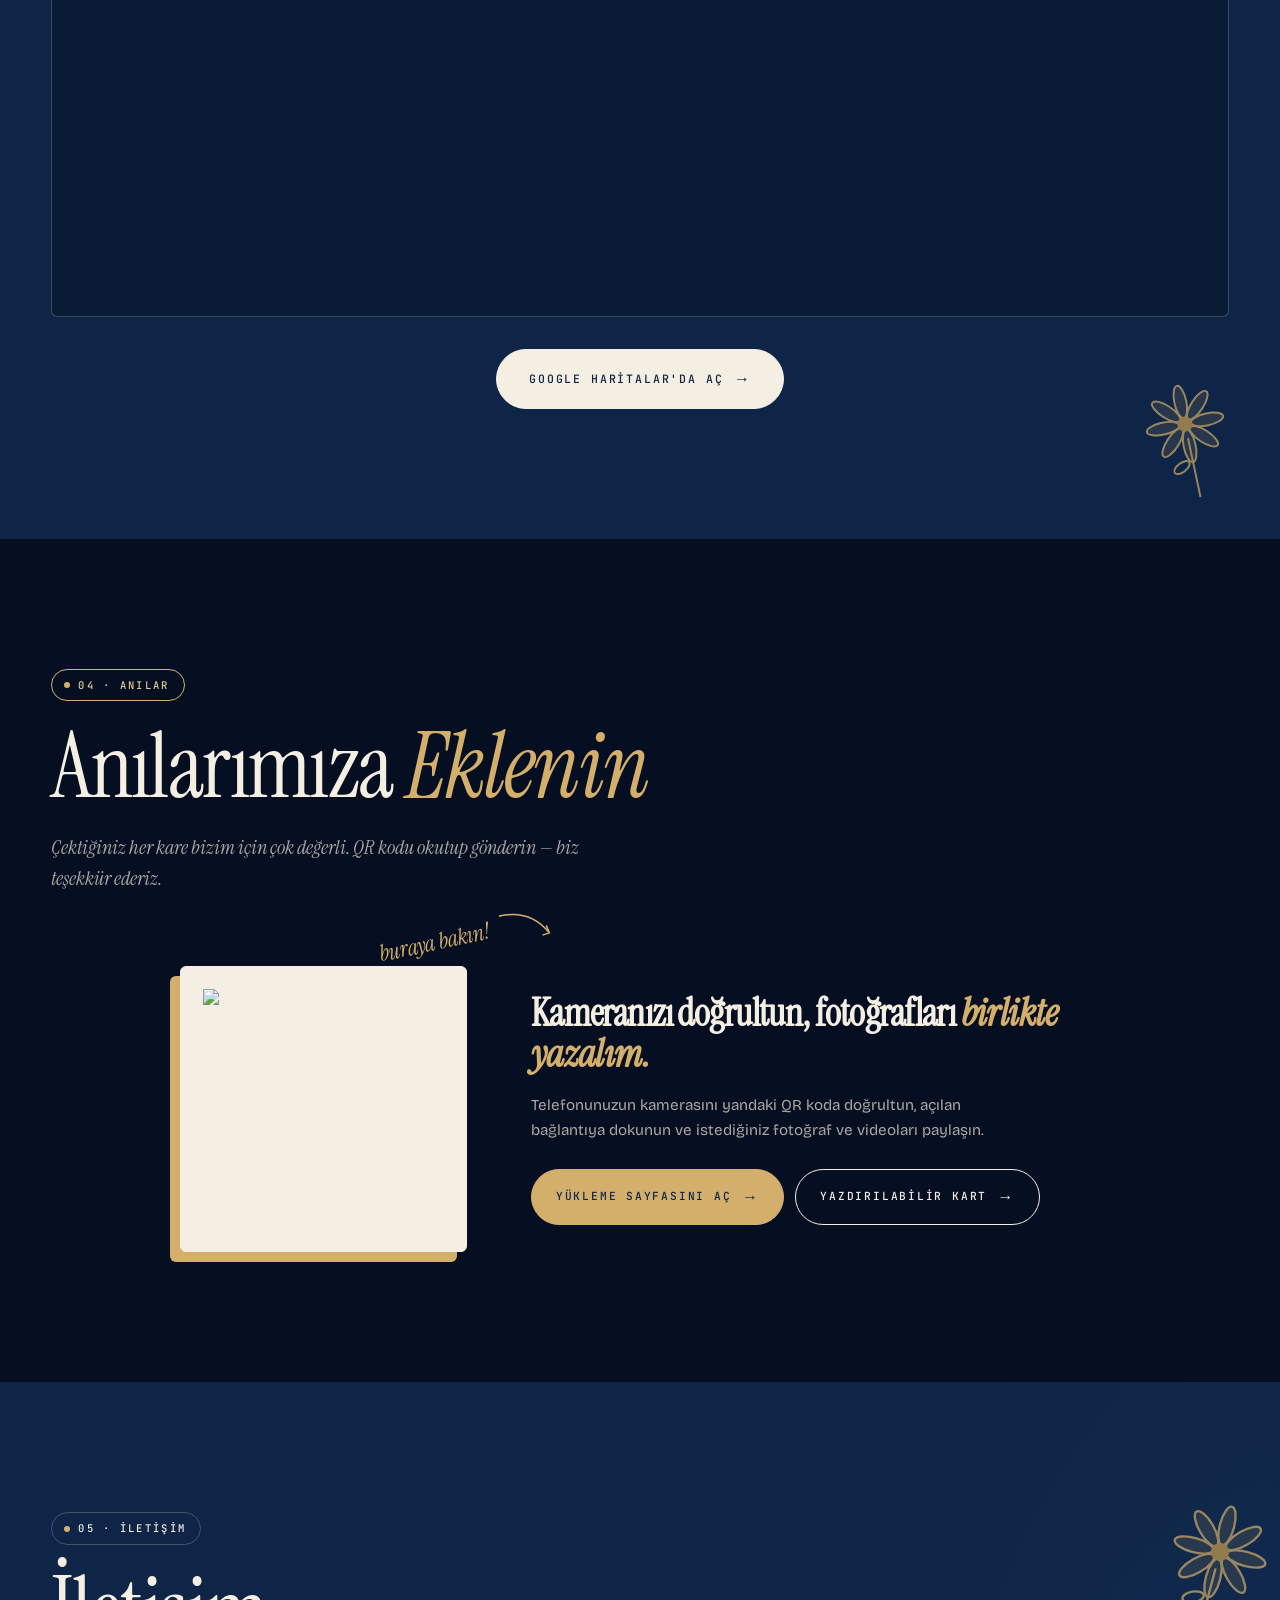
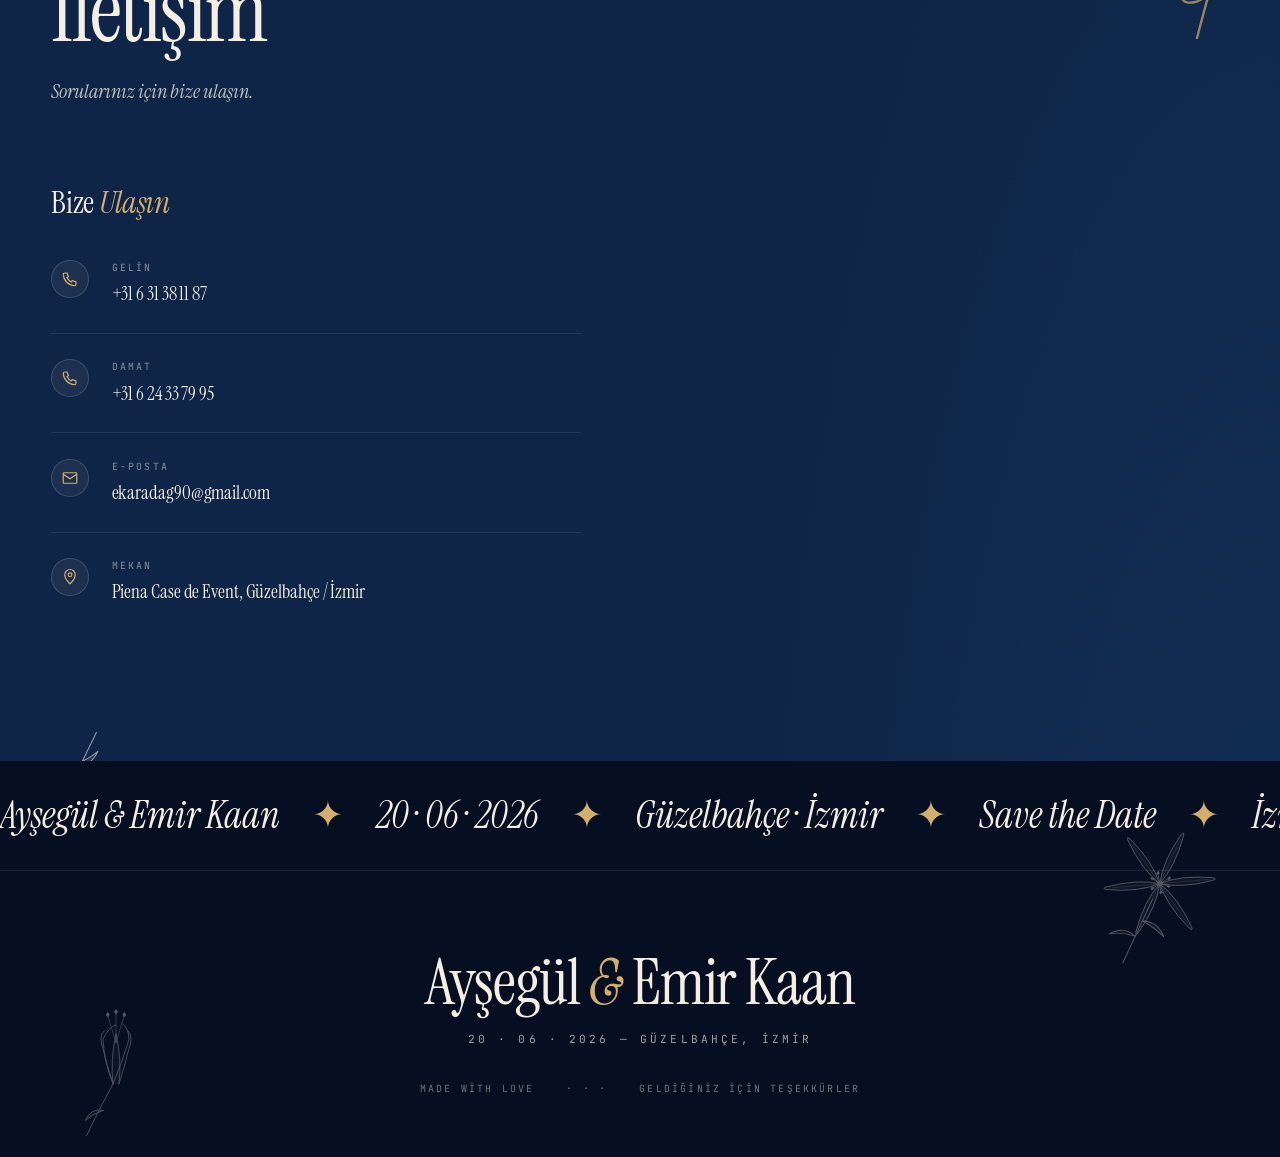
==== commit e41ea034: "Simplify registry: shorter intro text, remove ticket band Co-Authored-By: Claude Sonnet 4.6 <noreply" ====
--- a/index.html
+++ b/index.html
@@ -395,11 +395,6 @@
       </div>
 
       <div class="ticket reveal reveal-d2">
-        <div class="ticket-band">
-          <span data-i18n="reg_band_left"></span>
-          <span>Ayşegül &amp; Emir Kaan</span>
-        </div>
-        <div class="ticket-perf" aria-hidden="true"></div>
         <div class="ticket-inner">
           <p class="ticket-quote" data-i18n="reg_presence"></p>
           <p class="ticket-intro" data-i18n="reg_intro"></p>
--- a/styles.css
+++ b/styles.css
@@ -1566,15 +1566,25 @@
 
   .countdown { grid-template-columns: repeat(2, 1fr); }
 
-  .hero-grid { padding: calc(var(--header-h) + 24px) 0 32px; }
-  .hero-info { gap: 1.6rem 2rem; }
-  .hero-sticker {
-    top: auto;
-    bottom: 160px;
-    right: -10px;
-    width: 130px;
-    height: 130px;
-  }
+  .hero-grid { padding: calc(var(--header-h) + 20px) 0 28px; }
+
+  /* hide sticker and scroll cue — both are decorative/desktop-only */
+  .hero-sticker { display: none; }
+  .scroll-cue   { display: none; }
+
+  /* names flush left, no indent */
+  .hero-name-line.line-2 { padding-left: 0; }
+
+  /* restore default info wrap, tighten gap */
+  .hero-info { gap: 1.4rem 2rem; margin-top: 1.8rem; }
+
+  /* eyebrow: shrink letter-spacing so both spans fit on one line */
+  .hero-meta-top { gap: 0.7rem; }
+  .eyebrow { font-size: 0.62rem; letter-spacing: 0.14em; }
+
+  /* hide right-side flora on mobile */
+  .hero-flora-2 { display: none; }
+  .hero-flora-3 { display: none; }
 
   .tl-row {
     grid-template-columns: 1fr;
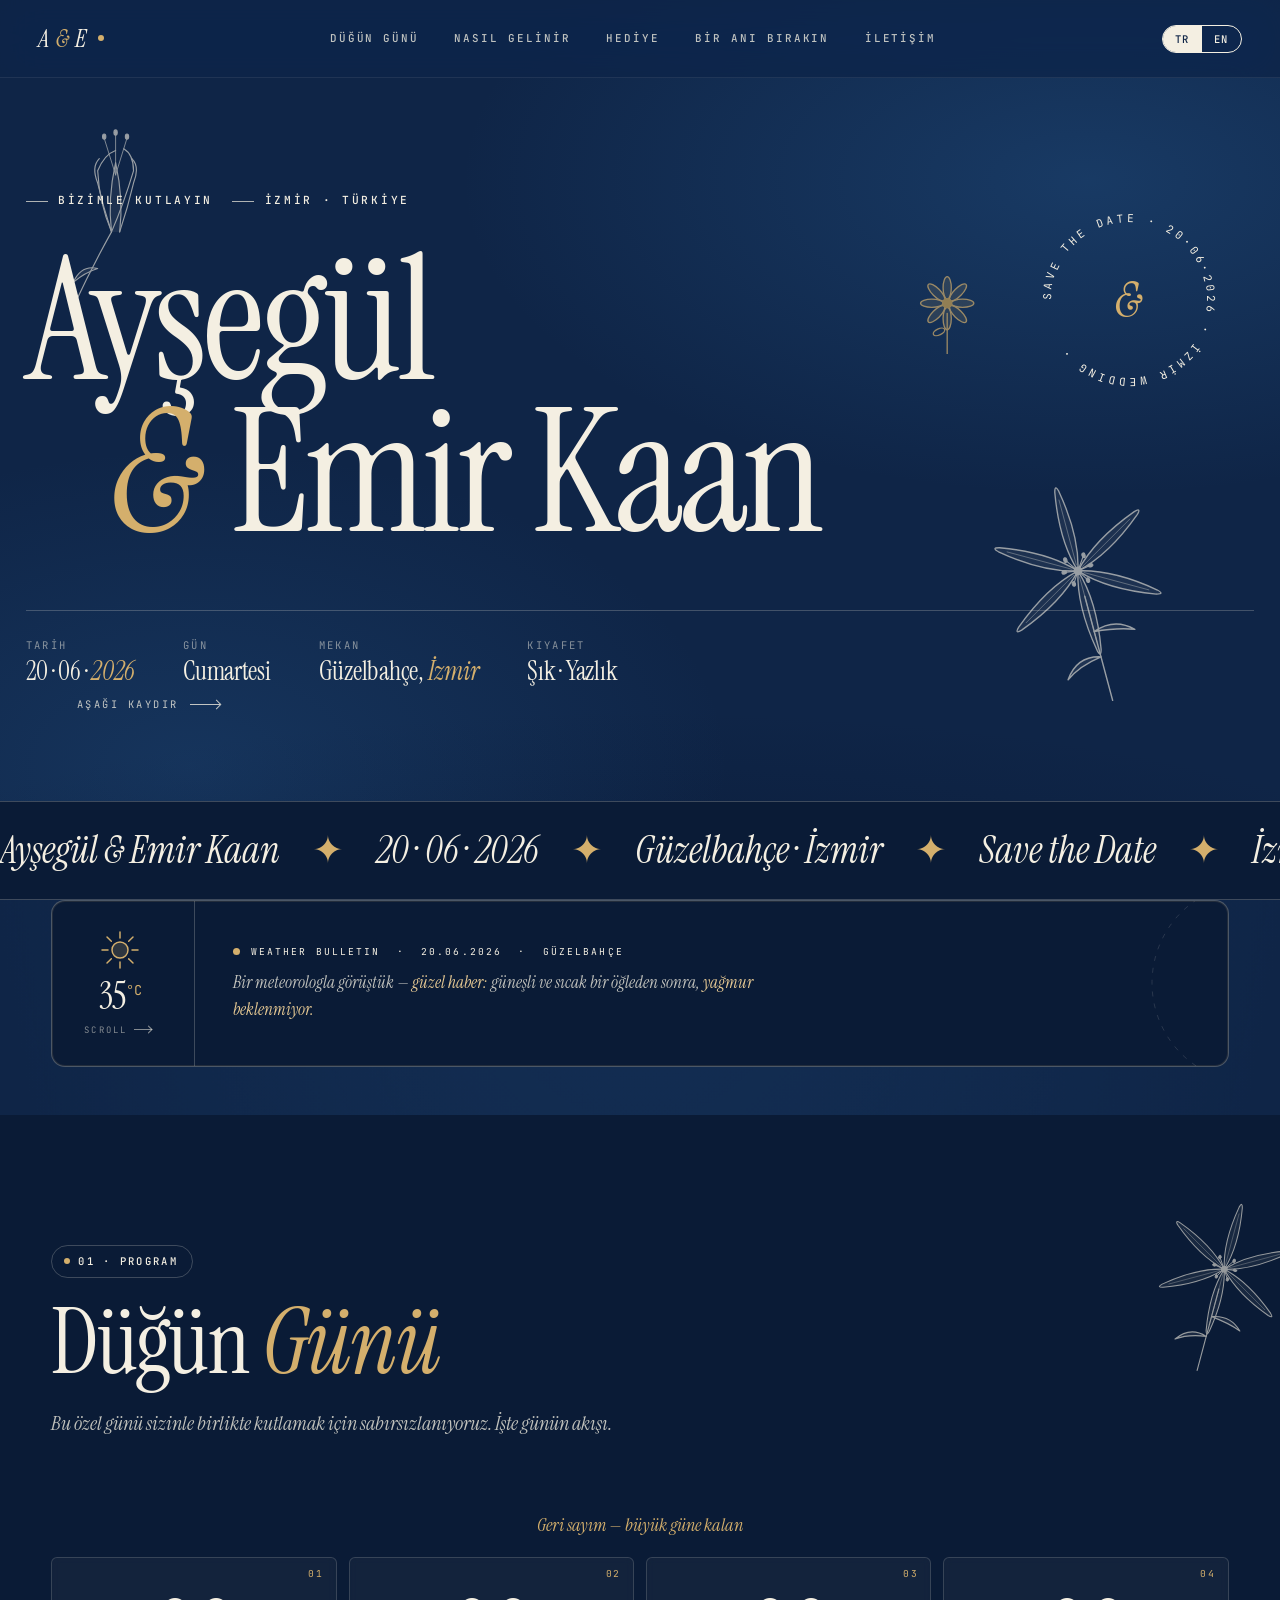
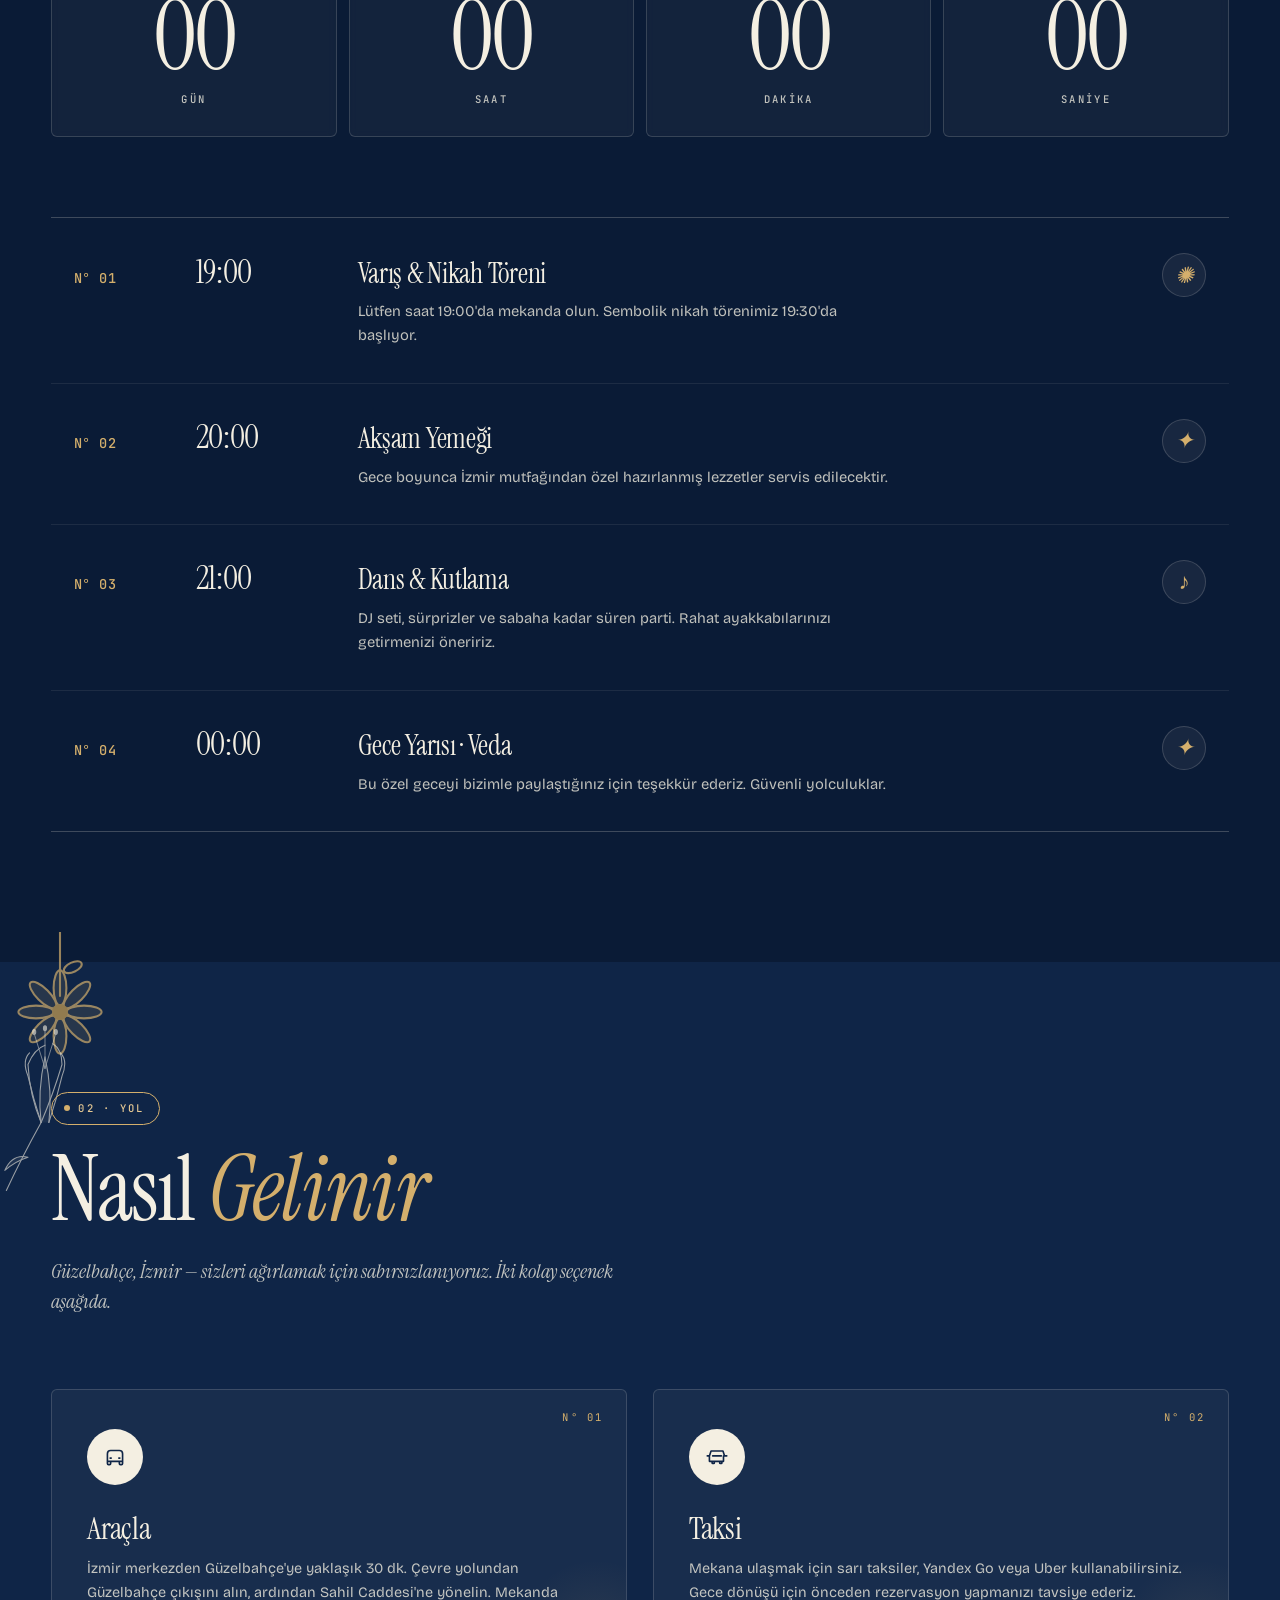
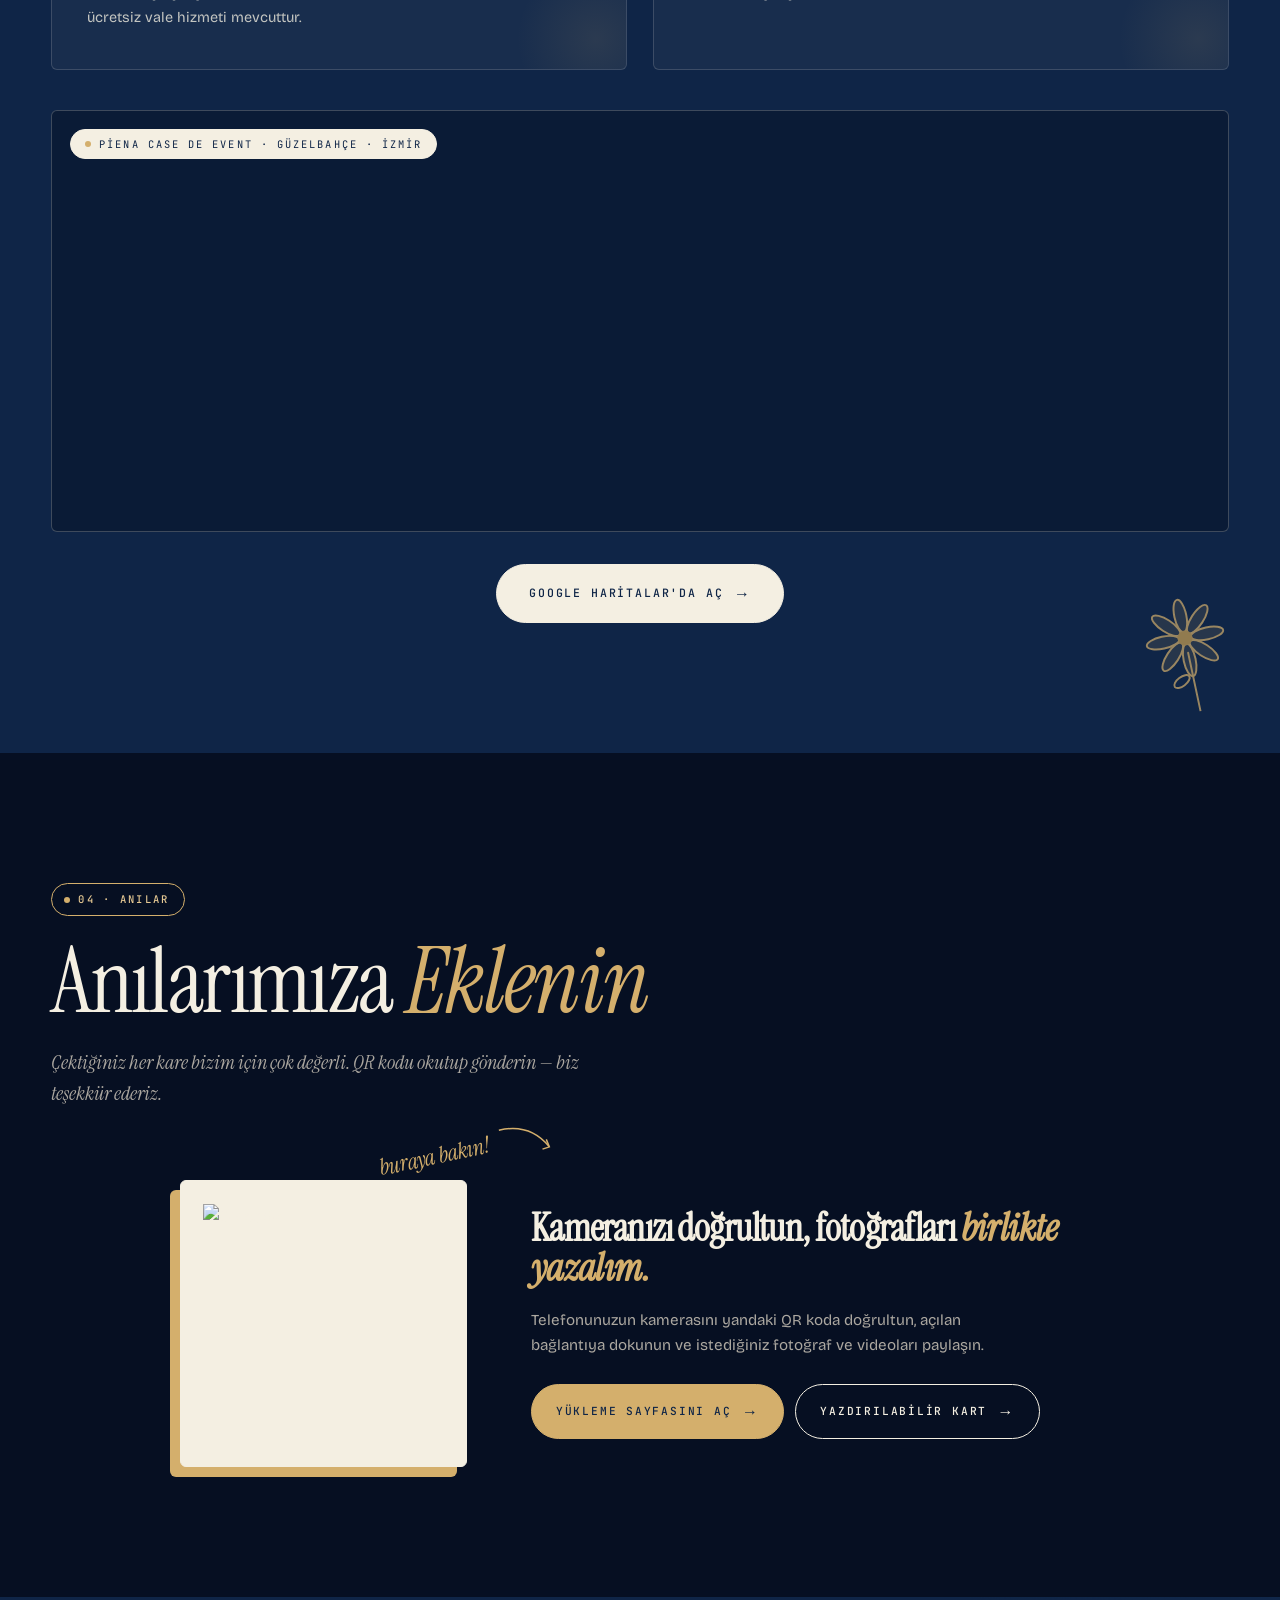
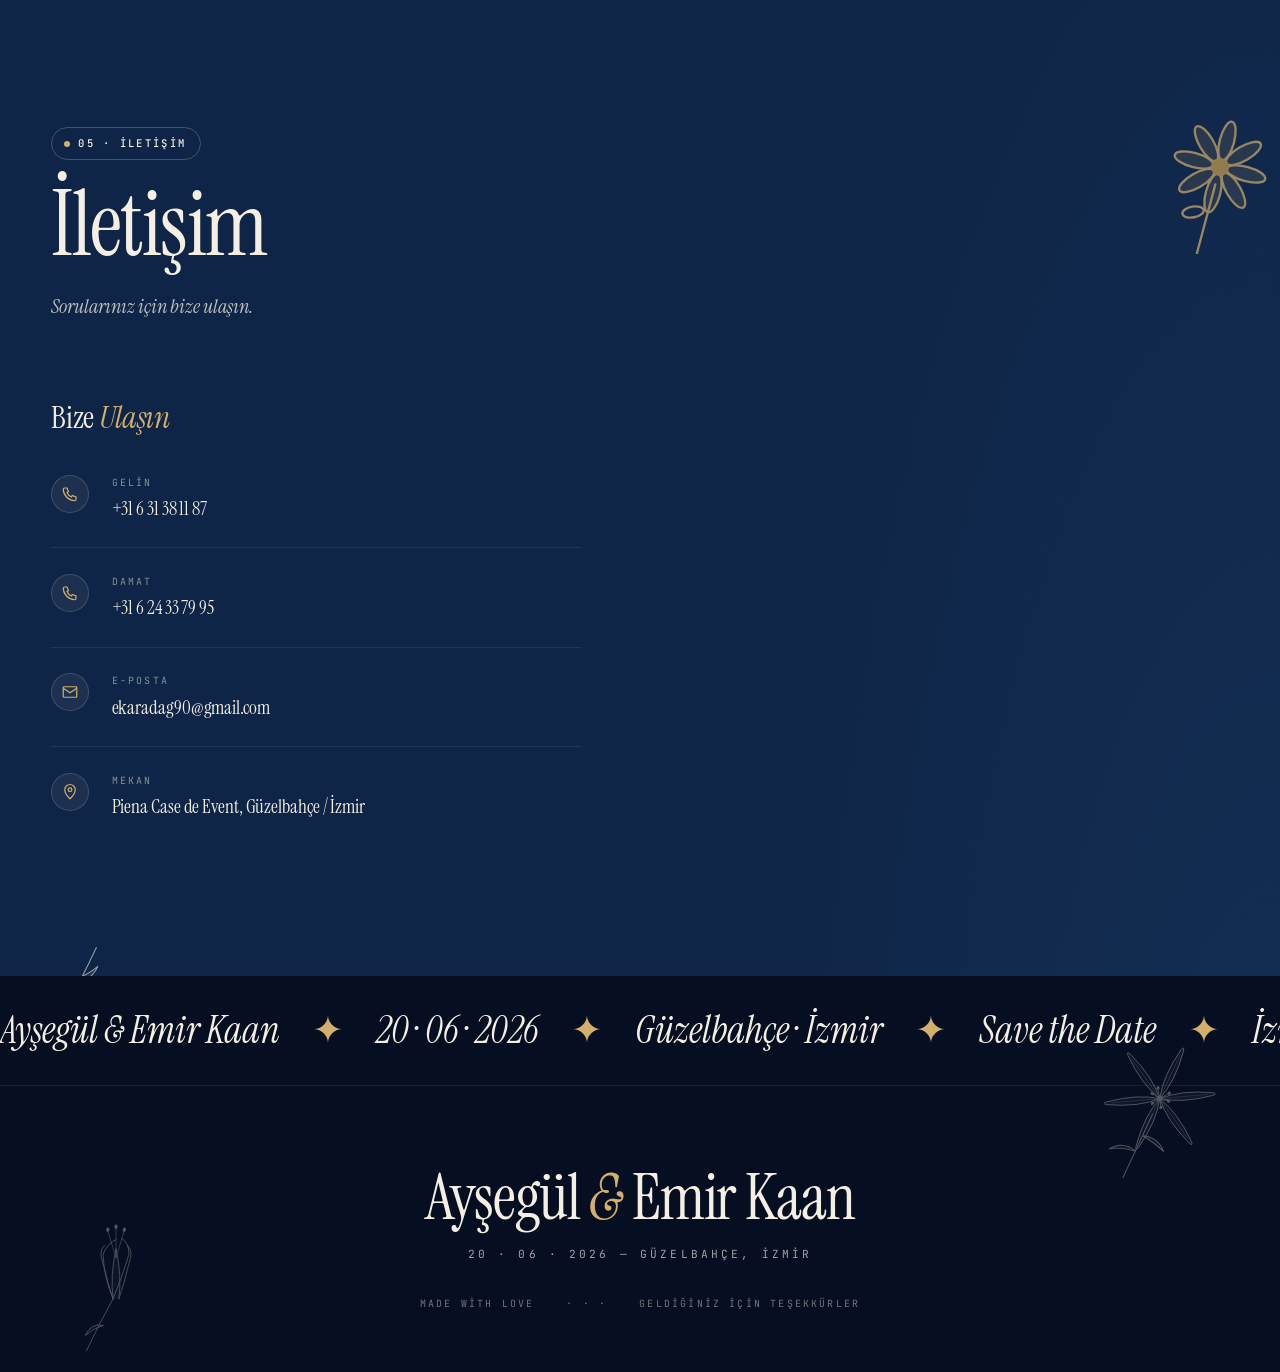
==== commit 1882a413: "Add weather bulletin strip between hero and wedding-day sections Displays a 35°C clear-sky forecast " ====
--- a/index.html
+++ b/index.html
@@ -240,6 +240,58 @@
 
 
   <!-- ============================================================
+       WEATHER BULLETIN — interstitial strip
+       ============================================================ -->
+  <div class="wb-wrap">
+    <div class="wb-card container reveal">
+
+      <div class="wb-left">
+        <div class="wb-sun-box" aria-hidden="true">
+          <svg class="wb-sun" viewBox="0 0 60 60">
+            <g class="wb-rays" stroke="currentColor" stroke-width="2.2" stroke-linecap="round">
+              <line x1="30" y1="3"  x2="30" y2="12"/>
+              <line x1="30" y1="48" x2="30" y2="57"/>
+              <line x1="3"  y1="30" x2="12" y2="30"/>
+              <line x1="48" y1="30" x2="57" y2="30"/>
+              <line x1="10.5" y1="10.5" x2="17"   y2="17"/>
+              <line x1="43"   y1="43"   x2="49.5" y2="49.5"/>
+              <line x1="49.5" y1="10.5" x2="43"   y2="17"/>
+              <line x1="17"   y1="43"   x2="10.5" y2="49.5"/>
+            </g>
+            <circle cx="30" cy="30" r="12" stroke="currentColor" stroke-width="2.2" fill="currentColor" fill-opacity="0.18"/>
+          </svg>
+        </div>
+        <div class="wb-temp">35<sup class="wb-deg">°C</sup></div>
+        <div class="wb-scroll-hint" aria-hidden="true">
+          <span>SCROLL</span>
+          <svg viewBox="0 0 32 12" fill="none" stroke="currentColor" stroke-width="1.6" stroke-linecap="round" stroke-linejoin="round">
+            <line x1="0" y1="6" x2="26" y2="6"/>
+            <polyline points="21,1 26,6 21,11"/>
+          </svg>
+        </div>
+      </div>
+
+      <div class="wb-divider" aria-hidden="true"></div>
+
+      <div class="wb-right">
+        <div class="wb-header-row">
+          <span class="wb-pulse" aria-hidden="true"></span>
+          <span class="wb-headline">WEATHER BULLETIN &nbsp;·&nbsp; 20.06.2026 &nbsp;·&nbsp; GÜZELBAHÇE</span>
+        </div>
+        <p class="wb-body" data-i18n="wb_text"></p>
+      </div>
+
+      <div class="wb-arc" aria-hidden="true">
+        <svg viewBox="0 0 130 260" fill="none" xmlns="http://www.w3.org/2000/svg">
+          <circle cx="130" cy="130" r="100" stroke="rgba(244,239,226,0.13)" stroke-width="1" stroke-dasharray="5 7"/>
+        </svg>
+      </div>
+
+    </div>
+  </div>
+
+
+  <!-- ============================================================
        WEDDING DAY — countdown + timeline
        ============================================================ -->
   <section id="wedding-day" class="section-pad alt-bg-cream" data-screen-label="wedding day">
--- a/styles.css
+++ b/styles.css
@@ -589,6 +589,177 @@
 .flora-bl { bottom: 30px; left: -20px; width: 160px; height: 160px; transform: rotate(180deg); }
 
 /* ============================================================
+   WEATHER BULLETIN
+   ============================================================ */
+.wb-wrap {
+  padding: 0 0 3rem;
+  position: relative;
+  z-index: 2;
+}
+
+.wb-card {
+  display: flex;
+  align-items: center;
+  border: 1px solid rgba(244, 239, 226, 0.28);
+  border-radius: 14px;
+  overflow: hidden;
+  background: var(--navy-deep);
+  position: relative;
+  min-height: 110px;
+  box-shadow: 0 0 0 1px rgba(212, 175, 108, 0.12) inset;
+}
+
+.wb-left {
+  display: flex;
+  flex-direction: column;
+  align-items: center;
+  justify-content: center;
+  gap: 0.45rem;
+  padding: 1.8rem 2.4rem 1.8rem 2rem;
+  flex-shrink: 0;
+}
+
+.wb-sun {
+  width: 40px;
+  height: 40px;
+  color: var(--gold);
+  display: block;
+}
+
+.wb-rays {
+  transform-origin: 30px 30px;
+  animation: wb-spin 18s linear infinite;
+}
+
+@keyframes wb-spin {
+  to { transform: rotate(360deg); }
+}
+
+.wb-temp {
+  font-family: var(--serif);
+  font-size: 2.4rem;
+  font-weight: 400;
+  color: var(--cream);
+  line-height: 1;
+  letter-spacing: -0.02em;
+}
+
+.wb-deg {
+  font-family: var(--mono);
+  font-size: 0.85rem;
+  vertical-align: super;
+  color: var(--gold);
+  font-style: normal;
+}
+
+.wb-scroll-hint {
+  display: flex;
+  align-items: center;
+  gap: 0.4rem;
+  font-family: var(--mono);
+  font-size: 0.56rem;
+  letter-spacing: 0.24em;
+  color: var(--muted);
+  text-transform: uppercase;
+}
+
+.wb-scroll-hint svg {
+  width: 22px;
+  height: 9px;
+  color: var(--muted);
+}
+
+.wb-divider {
+  width: 1px;
+  background: var(--hairline);
+  align-self: stretch;
+  flex-shrink: 0;
+}
+
+.wb-right {
+  flex: 1;
+  padding: 1.8rem 3rem 1.8rem 2.4rem;
+  position: relative;
+  z-index: 1;
+}
+
+.wb-header-row {
+  display: flex;
+  align-items: center;
+  gap: 0.65rem;
+  margin-bottom: 0.6rem;
+}
+
+.wb-pulse {
+  width: 7px;
+  height: 7px;
+  border-radius: 50%;
+  background: var(--gold);
+  flex-shrink: 0;
+  animation: wb-pulse 2.4s ease-in-out infinite;
+}
+
+@keyframes wb-pulse {
+  0%, 100% { opacity: 1; }
+  50%       { opacity: 0.35; }
+}
+
+.wb-headline {
+  font-family: var(--mono);
+  font-size: 0.6rem;
+  letter-spacing: 0.22em;
+  text-transform: uppercase;
+  color: var(--cream);
+}
+
+.wb-body {
+  font-family: var(--serif);
+  font-style: italic;
+  font-size: clamp(1rem, 1.35vw, 1.2rem);
+  color: var(--ink-soft);
+  line-height: 1.55;
+  max-width: 580px;
+}
+
+.wb-body em {
+  color: var(--gold-soft);
+  font-style: italic;
+}
+
+.wb-arc {
+  position: absolute;
+  right: -24px;
+  top: 50%;
+  transform: translateY(-50%);
+  width: 130px;
+  height: 260px;
+  pointer-events: none;
+  z-index: 0;
+}
+
+@media (max-width: 700px) {
+  .wb-card {
+    flex-direction: column;
+    align-items: stretch;
+  }
+  .wb-left {
+    flex-direction: row;
+    justify-content: flex-start;
+    padding: 1.4rem 1.5rem 1rem;
+    gap: 1rem;
+  }
+  .wb-divider {
+    width: 100%;
+    height: 1px;
+    align-self: auto;
+  }
+  .wb-right {
+    padding: 1.2rem 1.5rem 1.6rem;
+  }
+  .wb-arc { display: none; }
+}
+
+/* ============================================================
    WEDDING DAY — countdown + timeline
    ============================================================ */
 .countdown {
